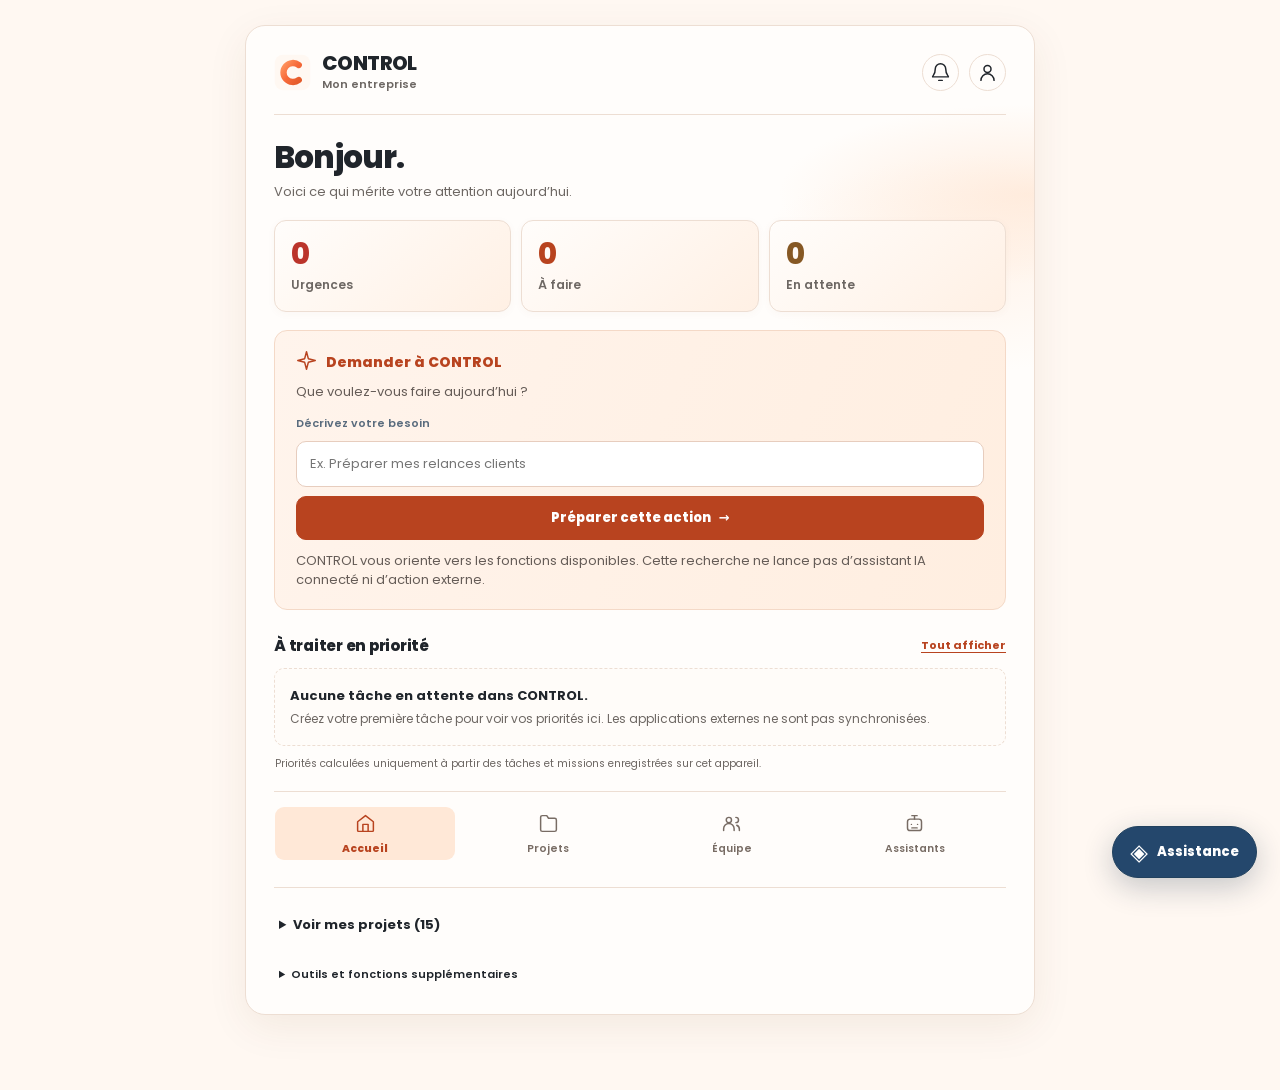
==== index.html @ 028f371a "Connect lightweight Clients to CONTROL project screens and advanced navigation" ====
<!doctype html>
<html lang="fr"><head><meta charset="utf-8"><meta name="viewport" content="width=device-width, initial-scale=1,viewport-fit=cover"><meta name="theme-color" content="#FFF8F2"><meta name="apple-mobile-web-app-capable" content="yes"><link rel="manifest" href="manifest.webmanifest"><link rel="icon" href="assets/icon.svg"><title>CONTROL · Mes projets</title>
<link rel="stylesheet" href="assets/command-center.css">
<link rel="stylesheet" href="assets/tool-catalog.css">
<link rel="stylesheet" href="assets/deployment-guides.css">
<link rel="stylesheet" href="assets/control-help.css">
<link rel="stylesheet" href="assets/ai-lab.css">
<link rel="stylesheet" href="assets/ux-clarity.css">
<link rel="stylesheet" href="assets/navigation-hub.css">
<link rel="stylesheet" href="assets/multi-ai-command.css">
<link rel="stylesheet" href="assets/visio-center.css">
<link rel="stylesheet" href="assets/local-ai.css">
<link rel="stylesheet" href="assets/control-delivery.css">
<link rel="stylesheet" href="assets/control-day-brief.css">
<style>
:root{font-family:Inter,system-ui,-apple-system,"Segoe UI",sans-serif;color:#17202d;background:#f7f8fa;font-synthesis:none}*{box-sizing:border-box}body{margin:0}button,input,select,textarea{font:inherit}button,a{touch-action:manipulation}button{cursor:pointer}a{color:inherit;text-decoration:none}.wrap{max-width:1050px;margin:auto;padding:20px 18px 110px}header{display:flex;justify-content:space-between;align-items:center;gap:12px;padding:9px 0 27px}.logo{font-size:19px;letter-spacing:-.6px;font-weight:800}.logo span{display:inline-grid;place-items:center;width:34px;height:34px;margin-right:9px;border-radius:11px;background:#1e3257;color:#fff}.quiet{color:#687587;font-size:13px}h1{font-size:clamp(26px,5vw,37px);letter-spacing:-1.1px;margin:10px 0 7px}h2{font-size:20px;margin:0 0 9px}p{line-height:1.55;margin:8px 0 16px}.toprow,.row{display:flex;align-items:center;justify-content:space-between;gap:12px;flex-wrap:wrap}.button,button{border:1px solid #dfe4ed;background:white;border-radius:12px;padding:11px 14px;color:#223149;font-weight:650;min-height:43px}.button.primary,button.primary{background:#273f68;border-color:#273f68;color:white}.button:hover,button:hover{border-color:#9baecb}.button:focus-visible,button:focus-visible,a:focus-visible,input:focus-visible,textarea:focus-visible{outline:3px solid #8bbcfb;outline-offset:2px}.grid{display:grid;grid-template-columns:repeat(auto-fill,minmax(235px,1fr));gap:13px;margin:24px 0}.card,.panel{background:#fff;border:1px solid #e4e8ee;box-shadow:0 3px 16px #13294a09;border-radius:18px}.card{display:block;padding:21px;min-height:170px;transition:transform .15s,border-color .15s}.card:hover{transform:translateY(-2px);border-color:#abc0da}.badge{width:46px;height:46px;display:grid;place-items:center;border-radius:14px;background:#eaf0fa;color:#304c7a;font-weight:800;letter-spacing:-.7px;margin-bottom:21px}.card strong{display:block;font-size:17px;margin-bottom:5px}.card small{color:#758296}.panel{padding:21px;margin:17px 0}.tabs{display:flex;gap:8px;overflow-x:auto;padding:2px 0 12px;border-bottom:1px solid #e1e7ef;scrollbar-width:thin}.tabs button{white-space:nowrap;border-radius:10px}.tabs button[aria-selected="true"]{background:#e8eef9;border-color:#b7c9e7;color:#193b72}.field{display:block;width:100%;border:1px solid #d8e0eb;border-radius:11px;padding:12px 13px;background:white;margin:7px 0 12px;min-height:45px}textarea.field{min-height:105px;resize:vertical}.two{display:grid;grid-template-columns:1fr 1fr;gap:16px}.links{display:grid;gap:10px}.link{display:flex;justify-content:space-between;align-items:center;gap:10px;border:1px solid #e3e8ef;border-radius:12px;padding:13px 14px;overflow-wrap:anywhere}.link:hover{background:#f4f7fb}.muted{font-size:13px;color:#64758a}.notice{border-left:3px solid #7b9bc9;background:#f0f5fc;padding:11px 14px;border-radius:8px;color:#384b65;font-size:13px}.empty{padding:25px;background:#f6f8fb;border-radius:12px;color:#64758a}.hidden{display:none!important}.back{display:inline-flex;align-items:center;gap:7px;margin:4px 0 10px;color:#526b8e;font-size:14px}.chatrow{display:flex;gap:12px;align-items:center;justify-content:space-between;border-bottom:1px solid #edf0f4;padding:15px 0}.chatrow:last-child{border:0}.chatrow strong{display:block;margin-bottom:4px;overflow-wrap:anywhere}.chatrow small{color:#758296}.actions{display:flex;gap:6px;flex-wrap:wrap}form label{font-size:13px;font-weight:650;color:#475971}.sectionhead{display:flex;justify-content:space-between;align-items:center;gap:12px;margin-bottom:14px}.chip{font-size:12px;background:#eef2f7;padding:6px 9px;border-radius:8px;color:#51627a}.mobilefoot{position:fixed;bottom:0;left:0;right:0;background:#fffffff2;backdrop-filter:blur(16px);border-top:1px solid #e1e6ed;display:flex;justify-content:space-evenly;padding:10px 14px max(10px,env(safe-area-inset-bottom));z-index:3}.mobilefoot button{border:0;background:transparent;font-size:11px;min-height:42px;flex:1;padding:4px 6px}.search{max-width:420px}.hint{padding:12px 0}.toast{position:fixed;left:50%;bottom:90px;transform:translateX(-50%);background:#233553;color:white;border-radius:12px;padding:12px 17px;z-index:5;max-width:90vw}.danger{color:#9e3838}@media(max-width:640px){.wrap{padding:16px 14px 100px}.two{grid-template-columns:1fr}.grid{grid-template-columns:1fr 1fr;gap:10px}.card{padding:15px;min-height:143px}.badge{margin-bottom:13px}.card strong{font-size:14px}.panel{padding:15px}.row .button{font-size:13px}.desktoponly{display:none}}@media(max-width:370px){.grid{grid-template-columns:1fr}}


.ia-grid{display:grid;grid-template-columns:repeat(auto-fit,minmax(280px,1fr));gap:13px;margin:16px 0}.ia-card{margin:0}.ia-heading{display:flex;align-items:center;gap:10px}.ia-heading .badge{margin:0;flex-shrink:0}.ia-heading h2{margin:0;font-size:18px}.ia-open{display:block;text-align:center;margin:16px 0}.ia-card .actions{margin:15px 0}.ia-card .actions button{font-size:13px}.ia-report{border-top:1px solid #edf0f5;padding-top:12px}.report-preview{white-space:pre-wrap;overflow-wrap:anywhere;display:-webkit-box;-webkit-box-orient:vertical;-webkit-line-clamp:5;line-clamp:5;overflow:hidden;font-size:13px;color:#43546a}.report-entry{padding:15px 0;border-bottom:1px solid #edf0f4}.report-entry:last-child{border:0}.report-body{white-space:pre-wrap;overflow-wrap:anywhere;font-size:14px;color:#39495b}.pilot-message{max-width:95%;padding:11px 14px;margin:12px 0;border-radius:13px;background:#f2f5fa}.pilot-user{margin-left:auto;background:#e4edf9}.pilot-message p{white-space:pre-wrap;overflow-wrap:anywhere;margin:6px 0}.reports-overview{margin-top:10px}.ia-card details{margin-top:12px}.ia-card details summary{cursor:pointer}.ia-card details a{margin-top:8px}#space-editor,#report-editor{scroll-margin-top:20px}@media(max-width:640px){.ia-grid{grid-template-columns:1fr}.ia-card .row{align-items:flex-start}.ia-card .row .chip{font-size:11px}.ia-heading h2{font-size:17px}}


.auto-grid .card{min-height:160px}.auto-topactions{display:flex;gap:9px;flex-wrap:wrap;align-items:center;margin:15px 0 22px}.auto-task{display:flex;justify-content:space-between;align-items:center;gap:12px;padding:17px 3px;border-bottom:1px solid #e8edf2}.auto-task:last-child{border:0}.auto-task strong{display:block;margin-bottom:4px}.auto-task small{display:block;color:#708096}.auto-task .chip{white-space:normal;max-width:42%;font-size:11px}.auto-task:hover strong{text-decoration:underline}.auto-facts{display:grid;grid-template-columns:repeat(2,minmax(0,1fr));gap:14px;margin:16px 0}.auto-facts>div{border-radius:11px;background:#f5f7fa;padding:13px;min-width:0;overflow-wrap:anywhere}.auto-facts strong{display:block;margin-top:4px;font-size:14px;line-height:1.45}.auto-text{white-space:pre-wrap;overflow-wrap:anywhere;background:#f8f9fc;border-radius:10px;padding:12px 14px}.auto-provider-card .badge{margin-bottom:14px}@media(max-width:600px){.auto-facts{grid-template-columns:1fr}.auto-task{align-items:flex-start}.auto-topactions .button{flex:1;text-align:center}.auto-task .chip{max-width:44%}}
.control-whats-new{background:#fff;border:1px solid #dce5f0;border-radius:18px;padding:19px 20px;margin:12px 0 22px;box-shadow:0 3px 13px #1d38550b}
.control-whats-new-heading{display:flex;justify-content:space-between;align-items:center;gap:15px;margin-bottom:14px}
.control-whats-new-heading h2{font-size:18px;margin:3px 0 2px;color:#1c3354;line-height:1.3}
.control-whats-new-heading p{font-size:13px;margin:0;color:#62748a;line-height:1.4}
.control-whats-new-kicker{font-size:10px;letter-spacing:.11em;font-weight:800;color:#5579ad}
.control-whats-new-more{font-size:12px;font-weight:750;color:#284a80;white-space:nowrap;text-decoration:underline;text-underline-offset:3px}
.control-whats-new-links{display:grid;grid-template-columns:repeat(2,minmax(0,1fr));gap:10px}
.control-whats-new-links a{border:1px solid #e0e8f1;border-radius:12px;display:flex;flex-direction:column;padding:12px 13px;gap:6px;background:#f8faff;transition:background .16s,border-color .16s;min-height:80px}
.control-whats-new-links a:hover{background:#eef4ff;border-color:#98b8dc}
.control-whats-new-links a:focus-visible{outline:3px solid #8bbcfb;outline-offset:2px}
.control-whats-new-links strong{font-size:13px;color:#183962}
.control-whats-new-links span{font-size:11px;line-height:1.45;color:#526984}
.control-whats-new-status{display:flex;flex-wrap:wrap;align-items:baseline;gap:5px;background:#f4f6f9;border-radius:10px;padding:10px 12px;margin-top:12px;font-size:12px;line-height:1.55;color:#4e5f73}
.control-whats-new-status span{color:#8593a4;font-size:11px}
.control-whats-new-status strong{color:#374a63}
@media(max-width:640px){.control-whats-new{padding:14px 13px;margin:10px 0 18px}.control-whats-new-heading{align-items:flex-start;flex-direction:column;gap:5px}.control-whats-new-links{grid-template-columns:1fr;gap:7px}.control-whats-new-links a{min-height:0;padding:10px 12px;gap:2px}.control-whats-new-links span{font-size:12px}.control-whats-new-more{margin-top:1px}}
#control-pwa-update[hidden]{display:none!important}
#control-pwa-update{position:fixed;z-index:1100;right:16px;bottom:calc(82px + env(safe-area-inset-bottom,0px));left:auto;width:min(430px,calc(100% - 32px));padding:14px;background:#fff;color:#1c3049;border:1px solid #b8cee8;box-shadow:0 12px 36px #1228443b;border-radius:15px;display:grid;gap:12px}
#control-pwa-update strong{display:block;font-size:14px;margin-bottom:5px}
#control-pwa-update small{display:block;font-size:12px;line-height:1.5;color:#546c89}
.control-pwa-update-actions{display:flex;gap:9px}
.control-pwa-update-actions button{min-height:44px;border-radius:10px;padding:8px 14px;border:1px solid #c8d5e5;background:#f2f5f9;color:#274a75;font-weight:700}
#control-pwa-update-now{background:#23578c;color:white;border-color:#23578c}
@media(max-width:390px){#control-pwa-update{bottom:calc(74px + env(safe-area-inset-bottom,0px));right:10px;width:calc(100% - 20px);padding:12px}.control-pwa-update-actions button{flex:1}}
</style><link rel="stylesheet" href="assets/workspace-shell.css">
<link rel="stylesheet" href="assets/control-ai-studio.css">
 <link rel="stylesheet" href="assets/control-web-builder.css">
<link rel="stylesheet" href="assets/control-home-v6.css">
<link rel="stylesheet" href="assets/control-workspace-v7.css">
<link rel="stylesheet" href="assets/control-brand-simple-humain.css"></head><body class="control-shell-v3">
<aside class="shell-sidebar" aria-label="Navigation permanente">
 <a href="#/" class="shell-brand"><span class="shell-brand-mark">◈</span><span>CONTROL<span class="shell-brand-sub">ESPACE DE TRAVAIL</span></span></a>
 <nav aria-label="Menu latéral">
  <div class="shell-side-group"><div class="shell-side-heading">Votre espace</div>
   <a class="shell-side-link" data-shell-route="home" href="#/"><span class="shell-glyph">▦</span>Vue d’ensemble</a>
   <a class="shell-side-link" data-shell-route="inbox" href="#/control/inbox"><span class="shell-glyph">☷</span>À traiter</a>
   <a class="shell-side-link" data-shell-route="manager" href="#/control/manager"><span class="shell-glyph">◈</span>Bilan de mes projets</a>
   <a class="shell-side-link" data-shell-route="aistudio" href="#/control/aistudio"><span class="shell-glyph">✧</span>Mes assistants IA</a>
   <button type="button" class="shell-side-link shell-side-link--find" data-control-nav-open><span class="shell-glyph">⌕</span>Trouver une fonction<span class="shell-side-shortcut">⌘ K</span></button>
  </div>
  <div class="shell-side-group"><div class="shell-side-heading">Organisation</div>
   <a class="shell-side-link" data-shell-route="missions" href="#/control/missions"><span class="shell-glyph">◇</span>Suivi des missions</a>
   <a class="shell-side-link" data-shell-route="calendar" href="#/control/calendar"><span class="shell-glyph">▤</span>Calendrier</a>
   <a class="shell-side-link" data-shell-route="automations" href="#/automations"><span class="shell-glyph">↻</span>Automatisations</a>
   <a class="shell-side-link" data-shell-route="tools" href="#/control/tools"><span class="shell-glyph">▧</span>Tous les outils</a>
  </div>
  <div class="shell-side-group"><div class="shell-side-heading">Projets récents</div><div id="shell-recent-projects" class="shell-side-projects" aria-label="Projets récents"><span class="shell-empty">Chargement…</span></div></div>
 </nav>
 <div class="shell-side-footer"><strong>Vos espaces, au même endroit.</strong><span>Données personnelles enregistrées sur cet appareil.</span></div>
</aside><div class="wrap"><header class="control-head"><a href="#/" class="logo"><img class="control-brand-logo" src="assets/icon.svg" alt="" width="32" height="32">CONTROL <span class="shell-ui-version">CONTROL 08</span></a><nav class="control-workspace-mainnav" aria-label="Navigation principale"><a href="#/" data-workspace-nav="home"><svg viewBox="0 0 24 24" fill="none" stroke="currentColor" stroke-width="1.8" stroke-linecap="round" stroke-linejoin="round" aria-hidden="true"><path d="m3 10 9-7 9 7v10a1 1 0 0 1-1 1H4a1 1 0 0 1-1-1Z"/><path d="M9 21v-8h6v8"/></svg><span>Accueil</span></a><a href="#/projects" data-workspace-nav="projects"><svg viewBox="0 0 24 24" fill="none" stroke="currentColor" stroke-width="1.8" stroke-linecap="round" stroke-linejoin="round" aria-hidden="true"><path d="M3 7V5a2 2 0 0 1 2-2h5l2 3h7a2 2 0 0 1 2 2v11a2 2 0 0 1-2 2H5a2 2 0 0 1-2-2Z"/></svg><span>Projets</span></a><a href="#/control/team" data-workspace-nav="team"><svg viewBox="0 0 24 24" fill="none" stroke="currentColor" stroke-width="1.8" stroke-linecap="round" stroke-linejoin="round" aria-hidden="true"><circle cx="9" cy="8" r="3"/><path d="M3 20v-2a6 6 0 0 1 12 0v2"/><path d="M17 5a3 3 0 0 1 0 6m1 3a5 5 0 0 1 3 5v1"/></svg><span>Équipe</span></a><a href="#/control/aistudio" data-workspace-nav="assistants"><svg viewBox="0 0 24 24" fill="none" stroke="currentColor" stroke-width="1.8" stroke-linecap="round" stroke-linejoin="round" aria-hidden="true"><rect x="4" y="7" width="16" height="13" rx="3"/><path d="M12 7V3M9 3h6M8.5 13h.01M15.5 13h.01M9 17h6"/></svg><span>Assistants</span></a></nav><div class="head-actions"><a class="control-quick-task" href="#/control/inbox/new" aria-label="Créer une tâche" title="Créer une tâche">+ Tâche</a><button type="button" class="control-nav-main-trigger head-search" data-control-nav-open aria-keyshortcuts="Control+K Meta+K">⌕ Trouver une fonction <kbd>Ctrl K</kbd></button><a class="button head-tools" href="#/control/tools">Tous les outils</a></div></header><div id="control-location" class="control-location" aria-label="Emplacement actuel"><span>Vous êtes ici</span><strong>Mes projets</strong></div><div id="control-external-change" class="control-external-change" role="alert" hidden><div><strong>CONTROL a changé dans un autre onglet.</strong><span>Les données affichées peuvent être anciennes. Enregistre ou copie toute saisie en cours avant de recharger.</span></div><button id="control-external-reload" type="button">Recharger les données</button></div><main id="main" aria-live="polite"><p>Chargement des projets…</p></main><div class="quiet" style="margin-top:28px">CONTROL · Liens et notes enregistrés sur cet appareil · <a href="legacy.html" style="text-decoration:underline">Ancien tableau de bord</a></div></div><nav class="mobilefoot" aria-label="Navigation principale"><button data-go="home" aria-label="Mes projets"><span>▦</span><br>Projets</button><button data-go="inbox" aria-label="Actions à traiter"><span>▤</span><br>À traiter</button><button data-go="manager" aria-label="Bilan de mes projets"><span>◈</span><br>Bilan</button><button data-go="tools" aria-label="Tous les outils"><span>☷</span><br>Outils</button></nav><button type="button" class="control-nav-mobile-trigger" data-control-nav-open aria-label="Trouver une fonction CONTROL">⌕ Trouver</button><div id="toast" class="toast hidden" role="status"></div>
<script src="assets/automations-hub.js"></script>
<script src="assets/control-calendar-core.js"></script>
<script src="assets/control-backup-review.js"></script>
 <script src="assets/control-web-builder.js"></script>
 <script src="assets/control-web-builder-ui.js"></script>
 <script src="assets/control-ai-studio-core.js"></script>
<script src="assets/control-ai-studio.js"></script>
<script src="assets/control-task-workflow.js"></script>
<script src="assets/control-clients.js"></script>
<script src="assets/command-center.js"></script>
<script src="assets/tool-catalog.js"></script>
<script src="assets/deployment-guides.js"></script>
<script src="assets/control-help.js"></script>
<script src="assets/ai-lab.js"></script>
<script src="assets/multi-ai-command.js"></script>
<script src="assets/visio-center.js"></script>
<script src="assets/control-operator-core.js"></script>
<script src="assets/control-operator.js"></script>
<script src="assets/control-coach.js"></script>
<script src="assets/control-delivery.js"></script>
<script src="assets/local-ai.js"></script>
<script src="assets/navigation-hub.js"></script>
<script src="assets/control-day-brief.js"></script>
<script>
(()=>{
"use strict";
const $=s=>document.querySelector(s), base='control-hub-v2', OWNER='cosscoll';
let hubLoadedRaw=null;
let hubCorrupt=false;const load=()=>{try{const raw=localStorage.getItem(base);if(raw===null){hubCorrupt=false;hubLoadedRaw=null;return {}}const data=JSON.parse(raw);if(!data||typeof data!=='object'||Array.isArray(data))throw Error('Invalid hub storage');hubCorrupt=false;hubLoadedRaw=raw;return data}catch{hubCorrupt=true;return{}}};
let state=load(),projects=[],active=null,tab='discussions',showAllProjects=false;
const persist=()=>{if(hubCorrupt){notify('Espaces projets illisibles : aucune modification autorisée. Va dans Sauvegardes pour récupérer les données brutes.');return false}try{if(localStorage.getItem(base)!==hubLoadedRaw){notify('Un autre onglet a modifié les projets : enregistrement annulé. Recharge CONTROL avant de modifier ce projet.');return false}const serialized=JSON.stringify(state);localStorage.setItem(base,serialized);hubLoadedRaw=serialized;return true}catch{notify('Stockage local indisponible : tes modifications ne sont pas enregistrées.');return false}};
const object=x=>x!==null&&typeof x==='object'&&!Array.isArray(x);
function restoreHub(target,previous){for(const key of Object.keys(target))if(!Object.hasOwn(previous,key))delete target[key];for(const [key,value] of Object.entries(previous)){if(Array.isArray(value)&&Array.isArray(target[key]))target[key].splice(0,target[key].length,...value);else if(object(value)&&object(target[key]))restoreHub(target[key],value);else target[key]=value}}
function commitHub(change){if(hubCorrupt){persist();return false}let before;try{before=JSON.parse(JSON.stringify(state))}catch{notify('État projet non sérialisable : modification refusée.');return false}try{change()}catch{restoreHub(state,before);notify('Modification annulée : état local inchangé.');return false}if(persist())return true;restoreHub(state,before);return false}
const hubWarning=()=>hubCorrupt?'<div role="alert" class="notice"><strong>Attention : les données locales des projets sont illisibles.</strong> Aucune modification ne sera enregistrée pour éviter de les écraser. <a href="#/control/backup">Récupérer une copie brute ou restaurer une sauvegarde</a>.</div>':'';
const esc=s=>String(s??'').replace(/[&<>"']/g,c=>({'&':'&amp;','<':'&lt;','>':'&gt;','"':'&quot;',"'":'&#39;'}[c]));
const attr=esc;
const link=u=>{try{const x=new URL(u);return x.protocol==='https:'&&!x.username&&!x.password?x.href:''}catch{return''}};
const chatHost=u=>{try{const x=new URL(u);return x.protocol==='https:'&&!x.username&&!x.password&&['chatgpt.com','claude.ai','gemini.google.com','notebooklm.google.com','aistudio.google.com','github.com','perplexity.ai','www.perplexity.ai','poe.com'].includes(x.hostname)}catch{return false}};
const nameOf=p=>p.name||p.short||p.id;
function notify(msg){const n=$('#toast');n.textContent=msg;n.classList.remove('hidden');clearTimeout(window.toastTimeout);window.toastTimeout=setTimeout(()=>n.classList.add('hidden'),3600)}
function scoped(id){const d=state[id];if(!d||typeof d!=='object'||Array.isArray(d))state[id]={chats:[],links:[],memo:'',projectUrl:'',agents:[]};return state[id]}
function external(url,label,cls='link'){const safe=link(url);return safe?'<a class="'+cls+'" href="'+attr(safe)+'" target="_blank" rel="noopener noreferrer">'+esc(label)+' <span aria-hidden="true">↗</span></a>':''}
function go(id,t='ai'){tab=t;location.hash='#/project/'+encodeURIComponent(id)+'/'+t;render()}
function routePart(value){try{return decodeURIComponent(value)}catch{return null}}
function route(){const s=location.hash.slice(1);const m=s.match(/^\/project\/([^/]+)(?:\/([^/?#]+))?/);return m?{id:routePart(m[1]),tab:m[2]||'ai'}:{id:null,tab:s==='/settings'?'settings':'home'}}
function home(){
 active=null;
 document.body.classList.remove('control-simple-workspace');
 document.body.classList.add('control-simple-home');
 const projectsView=location.hash==='#/projects';
 const icon=(name)=>{
  const paths={
   bell:'<path d="M18 8a6 6 0 0 0-12 0c0 7-3 7-3 9h18c0-2-3-2-3-9Z"/><path d="M10 21h4"/>',
   profile:'<circle cx="12" cy="8" r="4"/><path d="M4.5 21a7.5 7.5 0 0 1 15 0"/>',
   home:'<path d="m3 10 9-7 9 7v10a1 1 0 0 1-1 1H4a1 1 0 0 1-1-1Z"/><path d="M9 21v-8h6v8"/>',
   folder:'<path d="M3 7V5a2 2 0 0 1 2-2h5l2 3h7a2 2 0 0 1 2 2v11a2 2 0 0 1-2 2H5a2 2 0 0 1-2-2Z"/>',
   users:'<circle cx="9" cy="8" r="3"/><path d="M3 20v-2a6 6 0 0 1 12 0v2"/><path d="M17 5a3 3 0 0 1 0 6m1 3a5 5 0 0 1 3 5v1"/>',
   assistant:'<rect x="4" y="7" width="16" height="13" rx="3"/><path d="M12 7V3M9 3h6M8.5 13h.01M15.5 13h.01M9 17h6"/>',
   sparkle:'<path d="m12 2 2.1 7.9L22 12l-7.9 2.1L12 22l-2.1-7.9L2 12l7.9-2.1Z"/>',
   circle:'<circle cx="12" cy="12" r="9"/>'
  };
  return '<svg width="21" height="21" viewBox="0 0 24 24" fill="none" stroke="currentColor" stroke-width="1.7" stroke-linecap="round" stroke-linejoin="round" aria-hidden="true">'+(paths[name]||paths.circle)+'</svg>';
 };
 let day;
 try{day=window.CONTROL_DAY_BRIEF?.summarize(localStorage.getItem('control-command-v1'))||{status:'invalid',open:0,urgent:0,review:0,items:[]};}
 catch{day={status:'invalid',open:0,urgent:0,review:0,items:[]};}
 const invalid=day.status==='invalid';
 const counter=n=>invalid?'—':String(Number.isInteger(n)&&n>=0?n:0);
 const projectName=key=>projects.find(p=>p.id===key)?.name||'Sans projet associé';
 const list=(invalid
  ?'<div class="control-home-v6-empty" role="alert"><strong>Les priorités ne sont pas disponibles.</strong>Les données locales sont illisibles. Ouvrez « À traiter » pour examiner la situation sans effacer vos données.</div>'
  :(day.items||[]).length
   ?'<div class="control-home-v6-priority-list">'+day.items.map(item=>{
     const href=item.kind==='mission'?'#/control/missions':item.id?'#/control/inbox?task='+encodeURIComponent(item.id):'#/control/inbox';
     return '<a class="control-home-v6-priority-row" href="'+href+'"><span class="control-home-v6-priority-icon">'+icon('circle')+'</span>'+
      '<span class="control-home-v6-priority-copy"><strong>'+esc(item.title)+'</strong><small>'+esc(projectName(item.project))+' · '+esc(item.label)+'</small></span>'+
      '<span class="control-home-v6-chevron" aria-hidden="true">›</span></a>';
   }).join('')+'</div>'
   :'<div class="control-home-v6-empty"><strong>Aucune tâche en attente dans CONTROL.</strong>Créez votre première tâche pour voir vos priorités ici. Les applications externes ne sont pas synchronisées.</div>');
 const search='<input id="search" class="field search" type="search" aria-label="Rechercher un projet" placeholder="Rechercher un projet…" autocomplete="off">';
 $('#main').innerHTML=hubWarning()+
 '<div class="control-home-v6'+(projectsView?' control-home-v6--projects':'')+'" aria-label="Accueil CONTROL, mon activité">'+
 '<header class="control-home-v6-header">'+
 '<a class="control-home-v6-brand" href="#/"><img class="control-brand-logo" src="assets/icon.svg" alt="" width="37" height="37"><span class="control-brand-copy"><strong>CONTROL</strong><small>Mon entreprise</small></span></a>'+
 '<div class="control-home-v6-top-actions"><a href="#/control/inbox" aria-label="Voir mes tâches et alertes" title="À traiter">'+icon('bell')+'</a>'+
 '<a href="#/settings" aria-label="Paramètres de mon espace" title="Paramètres">'+icon('profile')+'</a></div></header>'+
 '<section class="control-home-v6-welcome"><h1>'+(projectsView?'Mes projets':'Bonjour.')+'</h1><p>'+(projectsView?'Retrouvez vos espaces de travail et reprenez vos projets en cours.':'Voici ce qui mérite votre attention aujourd’hui.')+'</p></section>'+
 '<section class="control-home-v6-stats" aria-label="Indicateurs calculés sur cet appareil">'+
 '<a class="control-home-v6-stat" href="#/control/inbox"><strong>'+counter(day.urgent)+'</strong><small>Urgences</small></a>'+
 '<a class="control-home-v6-stat" href="#/control/inbox"><strong>'+counter(day.open)+'</strong><small>À faire</small></a>'+
 '<a class="control-home-v6-stat" href="#/control/missions"><strong>'+counter(day.review)+'</strong><small>En attente</small></a>'+
 '</section>'+
 '<section class="control-home-v6-ask" aria-labelledby="control-home-ask-title">'+
 '<h2 id="control-home-ask-title" class="control-home-v6-ask-title"><span>'+icon('sparkle')+'</span>Demander à CONTROL</h2>'+
 '<p>Que voulez-vous faire aujourd’hui ?</p>'+
 '<form id="shell-quick-find" role="search"><label for="shell-quick-query">Décrivez votre besoin</label>'+
 '<input id="shell-quick-query" type="search" maxlength="180" autocomplete="off" placeholder="Ex. Préparer mes relances clients" aria-label="Demander à CONTROL de trouver une fonction">'+
 '<button type="submit">Préparer cette action <span aria-hidden="true">→</span></button></form>'+
 '<p class="control-home-v6-ask-hint">CONTROL vous oriente vers les fonctions disponibles. Cette recherche ne lance pas d’assistant IA connecté ni d’action externe.</p></section>'+
 '<section class="control-home-v6-priorities" aria-labelledby="control-home-priorities-title">'+
 '<div class="control-home-v6-section-title"><h2 id="control-home-priorities-title">À traiter en priorité</h2><a href="#/control/inbox">Tout afficher</a></div>'+
 list+'<p class="control-home-v6-provenance">Priorités calculées uniquement à partir des tâches et missions enregistrées sur cet appareil.</p>'+
 '</section>'+
 '<nav class="control-home-v6-tabs" aria-label="Navigation principale">'+
 '<a href="#/" '+(!projectsView?'aria-current="page"':'')+'><span class="control-home-v6-tab-icon">'+icon('home')+'</span>Accueil</a>'+
 '<a id="control-home-nav-projects" href="#/projects" '+(projectsView?'aria-current="page"':'')+'><span class="control-home-v6-tab-icon">'+icon('folder')+'</span>Projets</a>'+
 '<a href="#/control/team"><span class="control-home-v6-tab-icon">'+icon('users')+'</span>Équipe</a>'+
 '<a href="#/control/aistudio"><span class="control-home-v6-tab-icon">'+icon('assistant')+'</span>Assistants</a>'+
 '</nav>'+
 '<details id="control-home-projects" class="control-home-v6-projects">'+
 '<summary>Voir mes projets ('+projects.length+')</summary>'+
 '<div class="control-home-v6-project-head"><p>Retrouvez vos espaces de travail et vos conversations associées.</p>'+
 '<button id="add-project" class="primary" type="button">+ Nouveau projet</button></div>'+
 '<div class="shell-project-toolbar">'+search+'<span id="project-search-status" class="shell-project-count" role="status" aria-live="polite"></span></div>'+
 '<div id="cards" class="grid clarity-cards shell-projects-list"></div>'+
 '<div class="clarity-more"><button type="button" id="more-projects" hidden>Afficher tous les projets</button></div>'+
 '<section id="add-box" class="panel shell-create-form hidden"><div class="shell-create-header"><div><span class="shell-dashboard-eyebrow">NOUVEL ESPACE</span>'+
 '<h2>Créer un projet</h2><p class="muted">Donnez-lui un nom. Vous pourrez ajouter vos IA et vos ressources ensuite.</p></div>'+
 '<button type="button" id="cancel-add-project" aria-label="Fermer le formulaire">✕</button></div>'+
 '<form id="new-project"><label>Nom du projet<input class="field" name="name" required maxlength="90" placeholder="Ex. Mon nouveau projet"></label>'+
 '<label>Lien du projet ChatGPT (facultatif)<input name="url" class="field" type="url" placeholder="https://chatgpt.com/g/g-p-…"></label>'+
 '<button class="primary">Créer l’espace</button></form></section>'+
 '</details>'+
 '<details class="control-home-v6-advanced"><summary>Outils et fonctions supplémentaires</summary>'+
 '<div class="control-home-v6-secondary"><a href="#/control/manager">Bilan des projets</a>'+
 '<a href="#/control/search">Recherche avancée</a><a href="#/control/backup">Sauvegarde</a>'+
 '<a href="#/control/tools">Tous les outils</a><a href="#/control/clients">Clients</a></div><small>Les informations des autres plateformes ne sont pas synchronisées automatiquement.</small></details>'+
 '</div>';
 const projectSearchKey=value=>String(value||'').normalize('NFD').replace(/[\u0300-\u036f]/g,'').toLowerCase();
 const draw=()=>{
  const q=projectSearchKey($('#search').value).trim();
  const words=q.split(/\s+/).filter(Boolean);
  const recentIds=Array.isArray(state.uxRecent)?state.uxRecent:[];
  const byRecent=new Map(recentIds.map((v,i)=>[v,i]));
  const visible=projects.filter(p=>words.every(word=>projectSearchKey(nameOf(p)).includes(word))).sort((a,b)=>(byRecent.get(a.id)??999)-(byRecent.get(b.id)??999));
  const limit=q||showAllProjects?visible.length:6;
  $('#cards').innerHTML=visible.slice(0,limit).map(p=>'<a class="card" href="#/project/'+encodeURIComponent(p.id)+'/ai"><div class="badge">'+esc(p.symbol||nameOf(p).slice(0,2).toUpperCase())+'</div><span><strong>'+esc(nameOf(p))+'</strong><small>'+esc(p.category||'Espace projet')+'</small></span><span class="shell-project-arrow" aria-hidden="true">↗</span></a>').join('')||'<p class="empty">Aucun projet trouvé.</p>';
  $('#project-search-status').textContent=q?(visible.length===0?'Aucun projet trouvé':visible.length+' projet'+(visible.length>1?'s':'')+' trouvé'+(visible.length>1?'s':'')):(projects.length+' projet'+(projects.length>1?'s':'')+' disponible'+(projects.length>1?'s':''));
  const more=$('#more-projects');more.hidden=Boolean(q)||visible.length<=6;more.textContent=showAllProjects?'Afficher moins de projets':'Afficher tous les projets ('+visible.length+')';
 };
 draw();$('#search').oninput=draw;
 if(projectsView)$('#control-home-projects').open=true;
 $('#more-projects').onclick=()=>{showAllProjects=!showAllProjects;draw()};
 const quickFind=$('#shell-quick-find');
 quickFind.onsubmit=e=>{
  e.preventDefault();
  window.CONTROL_NAVIGATION?.open({query:$('#shell-quick-query').value.trim()});
 };
 const addButton=$('#add-project'),addBox=$('#add-box');
 addButton.setAttribute('aria-controls','add-box');
 addButton.setAttribute('aria-expanded','false');
 addButton.onclick=()=>{
  const opening=addBox.classList.contains('hidden');
  addBox.classList.toggle('hidden',!opening);
  addButton.setAttribute('aria-expanded',String(opening));
  addButton.textContent=opening?'× Fermer le formulaire':'+ Nouveau projet';
  if(opening){
   addBox.scrollIntoView({behavior:window.matchMedia('(prefers-reduced-motion: reduce)').matches?'instant':'smooth',block:'start'});
   addBox.querySelector('input[name="name"]')?.focus({preventScroll:true});
  }else{addButton.focus();if(location.hash==='#/new-project')location.hash='#/' }
 };
 $('#cancel-add-project').onclick=()=>{if(!addBox.classList.contains('hidden'))addButton.click()};
 $('#new-project').onsubmit=e=>{e.preventDefault();if(hubCorrupt)return persist();const fd=new FormData(e.target),name=String(fd.get('name')).trim(),url=String(fd.get('url')).trim();if(!name)return;if(url&&!chatHost(url)){notify('Utilise un lien ChatGPT valide.');return}const id='custom-'+(globalThis.crypto?.randomUUID?.()||Date.now());const p={id,name,symbol:name.slice(0,2).toUpperCase(),category:'Projet personnalisé'};const previous=Array.isArray(state.custom)?state.custom.slice():[];state.custom=[...previous,p];scoped(id).projectUrl=url;if(!persist()){state.custom=previous;delete state[id];notify('Projet non créé : impossible d’enregistrer sur cet appareil. Libère de l’espace ou vérifie les paramètres du navigateur.');return}projects.push(p);go(id)};
 if(location.hash==='#/new-project'){$('#control-home-projects').open=true;addButton.click();}
}
function workspace(p,t){
 active=p.id;tab=t;
 if(!Array.isArray(state.uxRecent))state.uxRecent=[];
 if(state.uxRecent[0]!==p.id)commitHub(()=>{state.uxRecent=[p.id,...state.uxRecent.filter(x=>x!==p.id)].slice(0,8)})
 const d=scoped(p.id),tabs=[['ai','Mes IA'],['discussions','Conversations'],['pilot','Suivi'],['resources','Documents & liens']],moreTabs=[['localai','CONTROL IA locale'],['meetings','Visios'],['command','Commander mes IA'],['library','Outils IA'],['deploy','Mise en ligne'],['lab','Laboratoire IA'],['connect','Connexions']];
 const advanced=moreTabs.some(x=>x[0]===t);
 const showAdvanced=advanced;
 const nav=tabs.map(([id,label])=>'<button data-tab="'+id+'" role="tab" aria-selected="'+(id===t)+'">'+label+'</button>').join('');
 const advancedNav='<details class="clarity-more-tabs shell-project-more" '+(showAdvanced?'open':'')+'><summary>Plus de fonctions'+(advanced?' · '+esc(moreTabs.find(x=>x[0]===t)?.[1]):'')+' <span class="shell-nav-count">7</span></summary><div class="clarity-advanced">'+moreTabs.map(([id,label])=>'<button type="button" data-tab="'+id+'" aria-current="'+(id===t?'page':'false')+'">'+label+'</button>').join('')+'</div></details>';
$('#main').innerHTML=hubWarning()+'<a class="back" href="#/">← Tous les projets</a><div class="toprow"><div><span class="quiet">'+esc(p.category||'Projet')+'</span><h1>'+esc(nameOf(p))+'</h1><p class="muted">'+esc(p.tagline||p.summary||'Centralisez vos espaces de travail.')+'</p></div><div class="actions"><a class="button primary" href="#/control/manager?project='+encodeURIComponent(p.id)+'">Piloter ce projet</a><a class="button" href="#/control/clients?project='+encodeURIComponent(p.id)+'">Clients liés</a>'+external(d.projectUrl,'ChatGPT','button')+'</div></div><div class="control-wayfinding"><p><strong>Dans ce projet :</strong> retrouvez toutes les rubriques ci-dessous, y compris les fonctions avancées.</p><button type="button" data-control-nav-open data-control-nav-category="project">⌕ Chercher dans ce projet</button></div><div class="clarity-work-nav shell-project-navigation"><div class="shell-project-label">Votre projet</div><div class="tabs" role="tablist">'+nav+'</div>'+advancedNav+'</div><div id="section"></div>';
document.querySelectorAll('[data-tab]').forEach(b=>b.onclick=()=>go(p.id,b.dataset.tab));
const target=$('#section');
if(t==='resources')resources(p,d,target);
else if(t==='localai'){target.innerHTML='<section class="panel"><h2>CONTROL IA locale</h2><p>Discute directement avec un modèle génératif sur ton appareil, sans compte ni clé API. Premier téléchargement uniquement après ton accord.</p><a class="button primary" href="#/control/localai?project='+encodeURIComponent(p.id)+'">Discuter avec CONTROL IA →</a></section>'}
else if(t==='meetings'){target.innerHTML='<section class="panel"><h2>Visios et rendez-vous</h2><p>Organise les réunions de ton équipe et les appels clients ou prospects. Retrouve liens, invitations et comptes rendus.</p><a class="button primary" href="#/control/meetings?project='+encodeURIComponent(p.id)+'">Organiser une visio →</a></section>'}
else if(t==='command'){target.innerHTML='<section class="panel"><h2>Claude + Gemini</h2><p>Prépare une même mission, retrouve chaque réponse et les vérifications dans un seul écran. Les envois API directs ne sont pas encore activés.</p><a class="button primary" href="#/control/command?project='+encodeURIComponent(p.id)+'">Ouvrir le poste de commande →</a></section>'}
else if(t==='lab'){target.innerHTML='<section class="panel"><h2>Laboratoire IA du projet</h2><p>Prépare des briefs avec les données de ce projet, compare les réponses des IA et contrôle les fichiers produits avant validation.</p><a class="button primary" href="#/control/lab?project='+encodeURIComponent(p.id)+'">Ouvrir les 7 outils IA →</a></section>'}
else if(t==='deploy'){target.innerHTML='<section class="panel"><h2>Mettre le site en ligne</h2><p>Tutoriels GitHub Pages, IONOS, Vercel et autres hébergeurs, avec un assistant de déploiement par prompt IA, checklist et vérifications.</p><a class="button primary" href="#/control/deploy?project='+encodeURIComponent(p.id)+'">Voir les guides de déploiement →</a></section>'}
else if(t==='library'){target.innerHTML='<section class="panel"><h2>Bibliothèque d’outils IA</h2><p>Retrouve les outils adaptés à ton projet parmi les quatre parcours IAgile. Tu peux enregistrer les outils intéressants dans les ressources du projet.</p><a class="button primary" href="#/control/catalog?project='+encodeURIComponent(p.id)+'">Explorer les 87 outils IA →</a></section>'}
else if(t==='ai')ai(p,d,target);
else if(t==='pilot')pilot(p,d,target);
else if(t==='connect')connections(p,d,target);
else discussions(p,d,target);
}
function discussions(p,d,el){
const chats=d.chats||[];
el.innerHTML='<section class="panel"><div class="sectionhead"><div><h2>Discussions du projet</h2><span class="muted">'+chats.length+' conversation(s) liées manuellement</span></div><button class="primary" id="show-chat">+ Ajouter un chat</button></div><div class="notice">Pour répondre dans un chat existant, ouvre sa conversation ChatGPT ou l’IA concernée. CONTROL n’a pas accès aux messages privés depuis GitHub Pages.</div><div id="chat-list">'+(chats.length?chats.map((c,i)=>'<div class="chatrow"><div><strong>'+esc(c.title)+'</strong><small>'+esc(c.ai||'ChatGPT')+'</small></div><div class="actions">'+external(c.url,'Ouvrir','button')+'<button data-remove-chat="'+i+'" aria-label="Délier la conversation">×</button></div></div>').join(''):'<p class="empty">Aucune conversation liée. Ajoute le lien d’un chat du projet.</p>')+'</div><form id="chat-form" class="hidden" style="margin-top:20px"><label>Nom de la discussion<input class="field" name="title" required maxlength="100" placeholder="Ex. Développement application"></label><label>IA<input class="field" name="ai" list="ai-list" placeholder="ChatGPT" value="ChatGPT"><datalist id="ai-list"><option>ChatGPT</option><option>Codex</option><option>Claude</option><option>Gemini</option><option>Autre</option></datalist></label><label>Lien de la conversation<input class="field" type="url" name="url" required placeholder="https://chatgpt.com/c/…"></label><button class="primary">Lier la conversation</button></form></section><section class="panel"><h2>Créer une conversation</h2><p class="muted">Ouvre un nouveau chat dans ton IA. Pour qu’il appartienne à ce projet ChatGPT, crée-le depuis le projet dans ChatGPT, puis reviens coller son lien ici.</p><div class="actions">'+external(d.projectUrl,'Ouvrir le projet ChatGPT','button primary')+external('https://chatgpt.com/','ChatGPT nouveau chat','button')+external('https://chatgpt.com/codex','Codex','button')+'</div></section>';
$('#show-chat').onclick=()=>$('#chat-form').classList.toggle('hidden');
$('#chat-form').onsubmit=e=>{e.preventDefault();const f=new FormData(e.target),url=String(f.get('url')).trim();if(!chatHost(url)){notify('Lien de conversation non reconnu.');return}if(!commitHub(()=>d.chats.push({title:String(f.get('title')).trim(),ai:String(f.get('ai')).trim()||'ChatGPT',url})))return;discussions(p,d,el)};
el.querySelectorAll('[data-remove-chat]').forEach(b=>b.onclick=()=>{if(commitHub(()=>d.chats.splice(Number(b.dataset.removeChat),1)))discussions(p,d,el)});
}

const IA_PROVIDERS=[
 {id:'ChatGPT',base:'https://chatgpt.com/',hint:'Ouvre le projet dans ChatGPT et copie son adresse depuis la barre d’adresse.',type:'Projet ChatGPT'},
 {id:'Claude',base:'https://claude.ai/projects',hint:'Dans Claude → Projets, ouvre le projet souhaité, puis copie son adresse.',type:'Projet Claude'},
 {id:'Gemini',base:'https://gemini.google.com/',hint:'Dans Gemini → Notebooks, ouvre le notebook du projet et copie son adresse.',type:'Notebook Gemini'},
 {id:'Codex',base:'https://chatgpt.com/codex',hint:'Ouvre la tâche ou l’espace Codex lié à ce projet et copie son adresse.',type:'Tâche Codex'},
 {id:'Perplexity',base:'https://www.perplexity.ai/',hint:'Ouvre l’espace ou la recherche associée à ce projet et copie son adresse.',type:'Espace externe'}
];
function providerDefs(d){return IA_PROVIDERS.concat((d.customProviders||[]).map(id=>({id,base:'',hint:'Ouvre ton espace de travail dans cette IA et copie son URL.',type:'IA personnalisée'})))}
function platformLinkValid(id,url,d){
 try{const u=new URL(url);if(u.protocol!=='https:'||u.username||u.password)return false;
 const hosts={ChatGPT:['chatgpt.com'],Codex:['chatgpt.com'],Claude:['claude.ai'],Gemini:['gemini.google.com','notebooklm.google.com'],Perplexity:['perplexity.ai','www.perplexity.ai']};
 return (hosts[id]||[]).includes(u.hostname)||(d?.customProviders||[]).includes(id);
 }catch{return false}
}
function providerUrl(d,id){return id==='ChatGPT'?(d.projectUrl||d.spaces?.ChatGPT||''):(d.spaces?.[id]||'')}
function reportPrompt(p,id){
 return 'BILAN DE PROJET — '+nameOf(p)+' — '+id+'\n\n'+
 'Dans CET espace de travail uniquement, prépare un bilan factuel et daté. '
 +'N’invente aucun résultat et ne prétends pas avoir accès aux autres IA.\n\n'
 +'1. Fonctionnalités / travaux effectivement terminés (avec preuves ou liens si possible)\n'
 +'2. Travaux en cours et leur état réel\n'
 +'3. Blocages et décisions nécessaires\n'
 +'4. Trois prochaines actions prioritaires\n'
 +'5. Dernière activité confirmée et date\n\n'
 +'Évite les données privées et les clés. Je collerai ton bilan dans CONTROL afin de consolider le pilotage multi-IA.';
}
async function copyText(content){try{await navigator.clipboard.writeText(content);notify('Texte copié.');return true}catch{notify('Copie indisponible : ouvre la page depuis HTTPS.');return false}}
function aiOverview(p,d,selected){
 const keys=selected?[selected]:providerDefs(d).map(x=>x.id);
 return keys.map(id=>{const r=d.reports?.[id],u=providerUrl(d,id),label=esc(id);
 return '<div class="report-entry"><div class="row"><strong>'+label+'</strong><span class="muted">'+(r?.updatedAt?'Bilan du '+esc(new Date(r.updatedAt).toLocaleString('fr-FR')):'Aucun bilan')+'</span></div>'+
 (r?.text?'<p class="report-body">'+esc(r.text)+'</p>':'<p class="muted">Aucune information de progression transmise par '+label+'.</p>')+
 '<div class="actions">'+(u?external(u,'Ouvrir '+label,'button'):'<button data-connect-go="'+attr(id)+'">Associer '+label+'</button>')+'</div></div>';
 }).join('');
}

function ai(p,d,el){
 d.spaces??={};d.reports??={};d.chats??=[];
 const card=providerDefs(d).map(x=>{
 const url=providerUrl(d,x.id),r=d.reports[x.id];
 const rel=d.chats.filter(c=>(c.ai||'ChatGPT').toLowerCase()===x.id.toLowerCase());
 return '<article class="panel ia-card"><div class="row"><div class="ia-heading"><div class="badge">'+esc(x.id.slice(0,2))+'</div><div><h2>'+esc(x.id)+'</h2><span class="muted">'+esc(x.type)+'</span></div></div><span class="chip">'+(url?'Lien enregistré':'À relier')+'</span></div>'+
 (url?external(url,'Ouvrir mon espace '+x.id+' et ses conversations','button primary ia-open'):'<p class="muted">Aucun espace lié. Ajoute son adresse pour accéder directement aux conversations dans '+esc(x.id)+'.</p>')+
 '<div class="actions"><button data-edit-space="'+attr(x.id)+'">'+(url?'Changer le lien':'Associer le projet')+'</button><button data-write-report="'+attr(x.id)+'">Mettre à jour le bilan</button></div>'+
 '<div class="ia-report">'+(r?.text?'<span class="muted">Dernier bilan · '+esc(new Date(r.updatedAt).toLocaleDateString('fr-FR'))+'</span><p class="report-preview">'+esc(r.text)+'</p>':'<span class="muted">Aucun compte rendu de cette IA.</span>')+'</div>'+
 (rel.length?'<details><summary>'+rel.length+' conversation(s) épinglée(s)</summary>'+rel.map(c=>external(c.url,c.title)).join('')+'</details>':'')+'</article>';
 }).join('');
 el.innerHTML='<section class="hint"><h2>Espaces IA du projet</h2><p class="muted">Un clic ouvre directement le véritable projet dans l’IA concernée. Les conversations s’affichent dans cette IA, avec ta session habituelle. Les liens et bilans sont conservés sur cet appareil.</p><button id="add-provider">+ Ajouter une autre IA</button></section><div class="ia-grid">'+card+'</div><section class="panel hidden" id="provider-editor"><h2>Ajouter une IA</h2><form id="provider-form"><label>Nom de l’IA<input class="field" name="name" required maxlength="50" placeholder="Ex. Mistral ou Grok"></label><button class="primary">Ajouter cet espace IA</button></form></section>'+
 '<section class="panel hidden" id="space-editor"><h2 id="space-editor-title">Associer un projet</h2><p class="muted" id="space-hint"></p><form id="space-form"><input type="hidden" name="provider" id="space-provider"><label>URL de cet espace<input class="field" type="url" name="url" id="space-url" required placeholder="https://…"></label><div class="actions"><button class="primary">Enregistrer</button><button type="button" id="space-cancel">Annuler</button><a id="space-start" class="button" target="_blank" rel="noopener noreferrer">Ouvrir l’IA ↗</a></div></form><p class="muted">Ne colle jamais un lien de partage public si tu souhaites conserver le projet privé : privilégie l’URL du projet dans la barre d’adresse.</p></section>'+
 '<section class="panel hidden" id="report-editor"><h2 id="report-editor-title">Compte rendu</h2><p class="muted">Le compte rendu ne se met pas à jour tout seul : récupère le bilan depuis l’IA, puis colle-le ci-dessous. N’inclus aucun secret.</p><button id="copy-report-prompt">Copier la demande de bilan pour cette IA</button><form id="report-form"><input type="hidden" name="provider" id="report-provider"><label>Dernier bilan vérifié<textarea class="field" name="text" id="report-text" maxlength="20000" rows="9" required placeholder="Travaux terminés, en cours, blocages et prochaines étapes…"></textarea></label><div class="actions"><button class="primary">Enregistrer le bilan</button><button id="report-cancel" type="button">Annuler</button></div></form></section>';
 function editSpace(id){const x=providerDefs(d).find(p=>p.id===id);if(!x)return;$('#space-editor').classList.remove('hidden');$('#report-editor').classList.add('hidden');$('#space-provider').value=id;$('#space-url').value=providerUrl(d,id);$('#space-editor-title').textContent='Associer '+x.type;$('#space-hint').textContent=x.hint;$('#space-start').href=x.base;$('#space-start').textContent='Ouvrir '+id+' ↗';$('#space-editor').scrollIntoView({block:'nearest',behavior:'smooth'})}
 function editReport(id){if(!providerDefs(d).some(x=>x.id===id))return;$('#report-editor').classList.remove('hidden');$('#space-editor').classList.add('hidden');$('#report-provider').value=id;$('#report-text').value=d.reports[id]?.text||'';$('#report-editor-title').textContent='Bilan · '+id;$('#report-editor').scrollIntoView({block:'nearest',behavior:'smooth'})}
 el.querySelectorAll('[data-edit-space]').forEach(b=>b.onclick=()=>editSpace(b.dataset.editSpace));
 el.querySelectorAll('[data-write-report]').forEach(b=>b.onclick=()=>editReport(b.dataset.writeReport));
 $('#add-provider').onclick=()=>$('#provider-editor').classList.toggle('hidden');
 $('#provider-form').onsubmit=e=>{e.preventDefault();const name=String(new FormData(e.target).get('name')||'').trim();if(!name||!/[a-z0-9]/i.test(name))return notify('Nom invalide.');d.customProviders??=[];if(providerDefs(d).some(x=>x.id.toLowerCase()===name.toLowerCase()))return notify('Cet espace existe déjà.');if(!commitHub(()=>d.customProviders.push(name)))return;ai(p,d,el);notify('Nouvelle IA ajoutée.')};
 $('#space-cancel').onclick=()=>$('#space-editor').classList.add('hidden');
 $('#report-cancel').onclick=()=>$('#report-editor').classList.add('hidden');
 $('#space-form').onsubmit=e=>{e.preventDefault();const id=$('#space-provider').value,url=$('#space-url').value.trim();if(!platformLinkValid(id,url,d)){notify('Lien non valide pour '+id+'. Vérifie l’adresse HTTPS du projet.');return}if(!commitHub(()=>{if(id==='ChatGPT')d.projectUrl=url;d.spaces[id]=url}))return;ai(p,d,el);notify('Projet '+id+' associé sur cet appareil.')};
 $('#report-form').onsubmit=e=>{e.preventDefault();const id=$('#report-provider').value,txt=$('#report-text').value.trim();if(!txt)return;if(!commitHub(()=>{d.reports[id]={text:txt,updatedAt:new Date().toISOString(),source:'manual'}}))return;ai(p,d,el);notify('Bilan '+id+' enregistré.')};
 $('#copy-report-prompt').onclick=()=>copyText(reportPrompt(p,$('#report-provider').value));
}
function resources(p,d,el){
const defaults=[...(p.repo?[{label:'Dépôt GitHub',url:'https://github.com/'+OWNER+'/'+encodeURIComponent(p.repo)}]:[]),...(p.website?.url?[{label:p.website.label||'Site web',url:p.website.url}]:[]),...(p.other_sites||[]),...providerDefs(d).filter(x=>providerUrl(d,x.id)).map(x=>({label:'Espace '+x.id,url:providerUrl(d,x.id)}))],links=[...defaults,...(d.links||[])];
el.innerHTML='<section class="panel"><div class="sectionhead"><h2>Ressources et accès</h2><button class="primary" id="show-link">+ Ajouter</button></div><div class="links">'+(links.length?links.map((x,i)=>'<div class="row">'+external(x.url,x.label,'link')+(i>=defaults.length?'<button data-del="'+(i-defaults.length)+'" aria-label="Supprimer">×</button>':'')+'</div>').join(''):'<div class="empty">Aucune ressource enregistrée.</div>')+'</div><form class="hidden" id="link-form" style="margin-top:17px"><label>Nom de la ressource<input class="field" required name="label" placeholder="Drive du projet"></label><label>Adresse HTTPS<input class="field" required type="url" name="url" placeholder="https://drive.google.com/…"></label><button class="primary">Ajouter</button></form></section>';
$('#show-link').onclick=()=>$('#link-form').classList.toggle('hidden');
$('#link-form').onsubmit=e=>{e.preventDefault();const f=new FormData(e.target),url=link(f.get('url'));if(!url)return notify('Adresse HTTPS obligatoire.');if(commitHub(()=>d.links.push({label:String(f.get('label')).trim(),url})))resources(p,d,el)};
el.querySelectorAll('[data-del]').forEach(b=>b.onclick=()=>{if(commitHub(()=>d.links.splice(+b.dataset.del,1)))resources(p,d,el)});
}
function pilot(p,d,el){
 d.reports??={};d.pilotChat??=[];d.spaces??={};
 const hasReport=providerDefs(d).some(x=>d.reports[x.id]?.text);
 function answer(question){
  const q=question.toLowerCase();const x=providerDefs(d).find(v=>q.includes(v.id.toLowerCase()));
  if(!hasReport)return 'Aucun bilan IA enregistré pour '+nameOf(p)+'. Dans « Espaces IA », demande un bilan à ChatGPT, Claude, Gemini ou Codex, puis colle-le. Je ne peux pas lire leurs conversations privées en direct.';
  const targets=x?[x.id]:IA_PROVIDERS.map(t=>t.id);
  return 'État de '+nameOf(p)+(x?' sur '+x.id:' par IA')+' (bilans enregistrés, pas de synchronisation en direct) :\n\n'+targets.map(id=>{
    const r=d.reports[id];
    return id+' · '+(r?.text?'mis à jour '+new Date(r.updatedAt).toLocaleString('fr-FR')+'\n'+r.text:'Aucun rapport reçu.');
  }).join('\n\n---\n\n')+'\n\nCes informations ont été fournies manuellement ; vérifie leurs dates et leurs preuves avant de décider.';
 }
 function transcript(){return '<div id="pilot-thread">'+(d.pilotChat.length?d.pilotChat.slice(-12).map(m=>'<div class="pilot-message '+(m.role==='user'?'pilot-user':'pilot-answer')+'"><span class="muted">'+(m.role==='user'?'Vous':'Synthèse locale')+'</span><p>'+esc(m.content)+'</p></div>').join(''):'<p class="empty">Demande « Où en est le projet ? » ou « Que dit Claude ? ». Le gestionnaire s’appuie uniquement sur les bilans enregistrés.</p>')+'</div>'}
 el.innerHTML='<section class="panel"><div class="sectionhead"><h2>Gestion centrale · '+esc(nameOf(p))+'</h2><span class="chip">Synthèse locale</span></div><div class="notice">Ce module répond à partir des bilans que tu lui fournis. Il ne lit pas automatiquement tes chats ChatGPT, Claude, Gemini ou Codex et n’invente pas leurs résultats.</div>'+transcript()+'<form id="pilot-ask"><label>Question sur le projet<input id="pilot-question" name="question" class="field" required maxlength="700" placeholder="Où en est chaque IA ?"></label><button class="primary">Interroger les bilans</button></form><div class="actions"><button id="pilot-summary">Afficher tous les bilans</button><button id="pilot-clear">Effacer cet historique local</button></div></section>'+
 '<section class="panel"><h2>État par espace IA</h2><div class="reports-overview">'+aiOverview(p,d)+'</div><div class="actions"><button id="pilot-to-ai" class="primary">Mettre à jour les bilans dans Espaces IA</button><button id="pilot-copy-all">Copier la synthèse complète pour ChatGPT</button></div></section>'+
 (p.objectives?.length?'<section class="panel"><h2>État de référence du projet</h2><p class="muted">Instantané public enregistré précédemment dans CONTROL (référence du 16/10/2026). Il ne reflète pas automatiquement les échanges récents des IA.</p><p><strong>'+esc(p.status||'Statut non indiqué')+'</strong></p>'+p.objectives.map(o=>{const cs=o.criteria||[],done=cs.filter(c=>c.done).length;return '<div class="chatrow"><div><strong>'+esc(o.name)+'</strong><small>'+done+' critère(s) renseigné(s) sur '+cs.length+' · sans valeur de progression commerciale</small></div></div>'}).join('')+'</section>':'')+
 '<section class="panel"><h2>Consignes et décisions</h2><p class="muted">Notes de travail enregistrées uniquement dans ce navigateur.</p><textarea class="field" id="memo" placeholder="Priorités, blocages, prochaines étapes…">'+esc(d.memo||'')+'</textarea><button id="save-memo">Enregistrer les notes</button></section>'+
 (p.repo?'<section class="panel"><h2>Activité du dépôt GitHub</h2><p class="muted">Commits publics du dépôt ; un commit n’est pas automatiquement une réalisation de ChatGPT ou Codex.</p><button id="pilot-git-refresh">Vérifier les derniers commits publics</button><div id="pilot-github" class="reports-overview muted">Clique pour consulter l’activité.</div></section>':'');
 function addQuestion(question){const q=String(question).trim();if(!q)return;if(commitHub(()=>{d.pilotChat.push({role:'user',content:q,at:new Date().toISOString()});d.pilotChat.push({role:'assistant',content:answer(q),at:new Date().toISOString()});d.pilotChat=d.pilotChat.slice(-30)}))pilot(p,d,el)}
 $('#pilot-ask').onsubmit=e=>{e.preventDefault();addQuestion($('#pilot-question').value)};
 $('#pilot-summary').onclick=()=>addQuestion('Où en est chaque IA du projet ?');
 $('#pilot-clear').onclick=()=>{if(commitHub(()=>{d.pilotChat=[]}))pilot(p,d,el)};
 $('#pilot-to-ai').onclick=()=>go(p.id,'ai');
 $('#pilot-copy-all').onclick=()=>copyText('SYNTHÈSE MULTI-IA — '+nameOf(p)+'\n\n'+answer('Où en est chaque IA ?')+'\n\nPriorités internes :\n'+(d.memo||'Aucune note')+'\n\nAnalyse ce contexte et signale les incohérences. Ne considère pas les bilans manuels comme une synchronisation en temps réel.');
 $('#save-memo').onclick=()=>{if(commitHub(()=>{d.memo=$('#memo').value}))notify('Notes enregistrées.')};
 el.querySelectorAll('[data-connect-go]').forEach(b=>b.onclick=()=>go(p.id,'ai'));
 const refresh=$('#pilot-git-refresh');if(refresh)refresh.onclick=async()=>{const out=$('#pilot-github');out.textContent='Chargement…';try{const response=await fetch('https://api.github.com/repos/'+OWNER+'/'+encodeURIComponent(p.repo)+'/commits?per_page=5',{headers:{Accept:'application/vnd.github+json'}});if(!response.ok)throw Error(response.status);const commits=await response.json();out.innerHTML=Array.isArray(commits)&&commits.length?commits.map(c=>'<div class="chatrow"><div><strong>'+esc((c.commit?.message||'').split('\n')[0])+'</strong><small>'+esc(c.commit?.committer?.date?new Date(c.commit.committer.date).toLocaleString('fr-FR'):'Date inconnue')+'</small></div>'+external(c.html_url,'GitHub','button')+'</div>').join(''):'Aucun commit disponible.'}catch{out.textContent='Impossible de charger les commits publics pour le moment.'}};
}
function connections(p,d,el){
 d.spaces??={};d.reports??={};
 el.innerHTML='<section class="panel"><h2>Connecter les espaces des IA</h2><p>Associe le lien de chaque projet ChatGPT, Claude, Gemini ou Codex depuis l’onglet « Espaces IA ». L’application ouvrira alors directement cet espace.</p><button id="conn-open-ia" class="primary">Gérer les projets IA</button></section><section class="panel"><h2>Google Drive et autres dossiers</h2><p class="muted">Dans « Ressources », ajoute l’adresse du dossier Drive de ce projet. Une connexion OAuth sera nécessaire pour naviguer automatiquement dans les fichiers depuis CONTROL.</p><button id="conn-open-resources">Gérer les ressources</button></section><section class="panel"><h2>Synchronisation des statuts</h2><div class="notice">Le gestionnaire central utilise les comptes rendus que tu colles dans « Espaces IA ». Il ne peut pas lire en direct des projets privés de services externes. Ne saisis ici aucune clé API, mot de passe ou jeton.</div></section><section class="panel"><h2>Sauvegarder mes associations</h2><p class="muted">Les liens, bilans et notes restent sur cet appareil. Exporte un fichier JSON pour les transférer sur un autre appareil ; traite ce fichier comme privé.</p><div class="actions"><button id="export">Exporter JSON</button><label class="button" for="import-json">Importer JSON</label><input type="file" id="import-json" accept="application/json,.json" class="hidden"></div></section>';
 $('#conn-open-ia').onclick=()=>go(p.id,'ai');
 $('#conn-open-resources').onclick=()=>go(p.id,'resources');
 $('#export').onclick=()=>{if(hubCorrupt)return persist();const b=new Blob([JSON.stringify(state,null,2)],{type:'application/json'}),a=document.createElement('a'),u=URL.createObjectURL(b);a.href=u;a.download='control-projets.json';a.click();setTimeout(()=>URL.revokeObjectURL(u),3000)};
 $('#import-json').onchange=async e=>{const f=e.target.files?.[0];if(!f||f.size>2500000)return notify('Fichier absent ou supérieur à 2,5 Mo.');try{const v=JSON.parse(await f.text());if(!v||typeof v!=='object'||Array.isArray(v))throw Error('invalid');if(!window.confirm('Remplacer les liens et bilans locaux de CONTROL par ce fichier ?'))return;const old=state;state=v;if(!persist()){state=old;return}projects=[...projects.filter(x=>!x.id.startsWith('custom-')),...(Array.isArray(state.custom)?state.custom:[])];notify('Données importées sur cet appareil.');connections(p,scoped(p.id),el)}catch{notify('Format JSON invalide.')}};
}
function settings(){active=null;$('#main').innerHTML='<a class="back" href="#/">← Mes projets</a><h1>Connexions</h1><section class="panel"><h2>Fonctionnement</h2><p>CONTROL centralise les liens de tes projets, tes discussions et tes ressources. Les conversations restent ouvertes dans leur application d’origine. Pour les modifier sans quitter CONTROL, une infrastructure authentifiée et les API officielles seraient nécessaires.</p><div class="notice">Aucune clé API n’est demandée ni stockée. Aucune dépense n’est engagée.</div></section><section class="panel"><h2>Accès rapides</h2><div class="links">'+external('https://chatgpt.com/','ChatGPT · Projets')+external('https://chatgpt.com/codex','Codex')+external('https://drive.google.com/','Google Drive')+'</div></section>'}
function render(){
 document.body.classList.remove('control-simple-home');
 document.body.classList.add('control-simple-workspace');
 // CONTROL uses the same #main across screens: release delegated handlers and camera/microphone when leaving.
 const workspaceRoot=document.querySelector('#main');
 window.CONTROL_VISIOS?.unmount?.(workspaceRoot);
 window.CONTROL_MULTI_AI?.unmount?.(workspaceRoot);
 window.CONTROL_LOCAL_AI?.unmount?.(workspaceRoot);
 window.CONTROL_AI_STUDIO?.unmount?.(workspaceRoot);
 const current=location.hash;
 const where=$('#control-location');
 if(where){
  let label='Mes projets',trail='';
  const match=current.match(/^#\/project\/([^/]+)(?:\/([^/?#]+))?/);
  if(match){
   const p=projects.find(v=>v.id===routePart(match[1]));
   const section=[['ai','Espaces IA'],['discussions','Conversations'],['pilot','Gestion'],['resources','Ressources'],['localai','CONTROL IA'],['meetings','Visios'],['command','Commander mes IA'],['library','Outils IA'],['deploy','Publication'],['lab','Laboratoire'],['connect','Connexions']].find(x=>x[0]===match[2]);
   label=(p?nameOf(p):'Projet')+(section?' / '+section[1]:'');
   trail='<a href="#/">← Mes projets</a>';
  }else if(current.startsWith('#/control/')||current.startsWith('#/automations')){
   const route=current.split('?')[0];
   const item=window.CONTROL_NAVIGATION?.getItems().find(x=>x.target===route);
   label=item?.title||'Espace de pilotage';
   trail='<a href="#/">← Projets</a>';
  }
  where.innerHTML='<span>Vous êtes ici</span><strong>'+esc(label)+'</strong>'+trail;
 }
 document.querySelectorAll('[data-workspace-nav]').forEach(link=>{
  const selected=link.dataset.workspaceNav==='home'&&(current==='#/'||!current)||
   link.dataset.workspaceNav==='projects'&&(current.startsWith('#/projects')||current.startsWith('#/project/')||current==='#/new-project')||
   link.dataset.workspaceNav==='team'&&current.startsWith('#/control/team')||
   link.dataset.workspaceNav==='assistants'&&current.startsWith('#/control/aistudio');
  link.setAttribute('aria-current',selected?'page':'false');
 });
 const recent=Array.isArray(state.uxRecent)?state.uxRecent:[];
 const sidebarProjects=$('#shell-recent-projects');
 if(sidebarProjects){
  const byRecent=new Map(recent.map((id,i)=>[id,i]));
  const items=projects.slice().sort((a,b)=>(byRecent.get(a.id)??999)-(byRecent.get(b.id)??999)).slice(0,5);
  sidebarProjects.innerHTML=items.length?items.map(p=>'<a href="#/project/'+encodeURIComponent(p.id)+'/ai" aria-current="'+(current.startsWith('#/project/'+encodeURIComponent(p.id)+'/')?'page':'false')+'">'+esc(nameOf(p))+'</a>').join(''):'<span class="shell-empty">Aucun projet pour le moment</span>';
 }
 document.querySelectorAll('.shell-sidebar [data-shell-route]').forEach(link=>{
  const route=link.dataset.shellRoute;
  const chosen=route==='home'&&(current==='#/'||current==='#/new-project'||!current||current.startsWith('#/project/'))||
   route==='automations'&&current.startsWith('#/automations')||
   route!=='home'&&route!=='automations'&&current.startsWith('#/control/'+route);
  link.setAttribute('aria-current',chosen?'page':'false');
 });
 document.querySelectorAll('.mobilefoot [data-go]').forEach(b=>{
  const k=b.dataset.go,selected=k==='home'&&(current==='#/'||current==='#/new-project'||!current||current.startsWith('#/project/'))||k==='inbox'&&current.startsWith('#/control/inbox')||k==='manager'&&current.startsWith('#/control/manager')||k==='tools'&&(current.startsWith('#/control/')&&!current.startsWith('#/control/inbox')&&!current.startsWith('#/control/manager')||current.startsWith('#/automations'));
  b.setAttribute('aria-current',selected?'page':'false');
 });
 if(location.hash.startsWith('#/control/')){active=null;window.CONTROL_CENTER.render({projects,state});return}if(location.hash.startsWith('#/automations')){active=null;window.CONTROL_AUTOMATIONS.render({projects,state});return}let r=route();if(r.id){let p=projects.find(p=>p.id===r.id);if(p)return workspace(p,r.tab);location.hash='#/';return}r.tab==='settings'?settings():home()}
async function init(){const data=await Promise.allSettled(['data/projects.json','data/catalog.json'].map(u=>fetch(u,{cache:'no-store'}).then(r=>{if(!r.ok)throw Error(r.status);return r.json()})));const baseProjects=data[0].status==='fulfilled'?(data[0].value.projects||[]):[],catalog=data[1].status==='fulfilled'?(data[1].value.projects||[]):[];projects=[...baseProjects,...catalog,...(Array.isArray(state.custom)?state.custom.filter(p=>p&&typeof p.id==='string'&&typeof p.name==='string'):[])];if(!projects.length)$('#main').innerHTML='<div class="notice">Catalogue inaccessible. Vérifie ta connexion réseau puis recharge la page.</div>';else render()}
// External writes are visible to this tab only after an explicit reload; never discard a draft silently.
function externalChangeNotice(event){
 if(event.storageArea&&event.storageArea!==localStorage)return;
 if(event.key!==null&&!['control-command-v1','control-hub-v2','control-automations-v1'].includes(event.key))return;
 if(event.key!==null&&event.oldValue===event.newValue)return;
 const alert=$('#control-external-change');
 if(alert)alert.hidden=false;
}
window.addEventListener('storage',externalChangeNotice);
$('#control-external-reload').onclick=()=>{
 if(confirm('Recharger CONTROL maintenant ? Toute saisie non enregistrée dans cet onglet sera perdue.'))location.reload();
};
window.addEventListener('hashchange',render);document.querySelectorAll('[data-go]').forEach(b=>b.onclick=()=>{if(b.dataset.go==='home')location.hash='#/';if(b.dataset.go==='settings')location.hash='#/settings';if(b.dataset.go==='automations')location.hash='#/automations';if(['inbox','manager','tools'].includes(b.dataset.go))location.hash='#/control/'+b.dataset.go;if(b.dataset.go==='current'){if(active)go(active,tab);else location.hash='#/'}});window.CONTROL_HUB_STORAGE={commit:commitHub,canWrite:()=>!hubCorrupt};window.CONTROL_NAVIGATION?.setAdapter({mode:'personal',getActiveProject:()=>active?projects.find(p=>p.id===active):null,getProjects:()=>projects,isAvailable:()=>true});window.CONTROL_HELP?.setAdapter({mode:'personal',isAuthenticated:()=>true,getSummary:()=>({projects:projects.length,current:active?projects.find(p=>p.id===active)?.name:'',openActions:JSON.parse(localStorage.getItem('control-command-v1')||'{}').actions?.filter(x=>x.status!=='done')?.length||0,missions:JSON.parse(localStorage.getItem('control-command-v1')||'{}').missions?.length||0})});init();
})();
</script><aside id="control-pwa-update" hidden role="status" aria-live="polite" aria-label="Mise à jour de CONTROL"><div><strong>Nouvelle version de CONTROL disponible</strong><small>Actualise pour utiliser les nouvelles fonctions. Tes données locales restent sur cet appareil, mais toute saisie non enregistrée peut être perdue.</small></div><div class="control-pwa-update-actions"><button type="button" id="control-pwa-update-now">Actualiser</button><button type="button" id="control-pwa-update-later">Plus tard</button></div></aside><script defer src="assets/pwa.js"></script></body></html>
---- assets/command-center.css ----
/* CONTROL COMMAND · Accessible mobile-first workspace */
.dash-stats{display:grid;grid-template-columns:repeat(auto-fit,minmax(145px,1fr));gap:12px;margin:17px 0 23px}
.stat{display:flex;flex-direction:column;gap:6px;padding:17px 19px;min-height:104px;border:1px solid #e0e6f0;border-radius:16px;background:#fff}
.stat strong{font-size:25px;letter-spacing:-.6px;color:#203959;line-height:1.2}
.stat span{font-size:12px;color:#6c7789}
.quicktiles{display:grid;grid-template-columns:repeat(auto-fit,minmax(190px,1fr));gap:9px}
.quicktile{display:block;padding:16px 14px;border:1px solid #e1e8f0;border-radius:12px;background:#f9fbfd;font-weight:700;font-size:14px}
.quicktile:hover,.link:hover{border-color:#a3b6d6;background:#f0f5fd}
.inbox-item,.mission-row{padding:15px 0;border-bottom:1px solid #e8edf4;display:flex;justify-content:space-between;gap:12px}
.inbox-item:last-child,.mission-row:last-child{border:0}
.inbox-item strong,.mission-row strong{display:block;overflow-wrap:anywhere;margin:6px 0}
.inbox-item small,.mission-row small{display:block;color:#788595}
.mission-row{display:block}
.mission-row .actions,.inbox-item .actions{margin-top:10px}
.formgrid{display:grid;grid-template-columns:repeat(2,minmax(0,1fr));gap:13px}
.formgrid > label{min-width:0}
.warn{background:#fff1e6;color:#8f4800}
.messages{max-height:400px;overflow:auto;scrollbar-width:thin;margin:18px 0;padding-right:4px}
.toolcard{min-height:125px}
.toolcard strong{margin-top:18px}
.toolcard small{display:block}
.reports-overview .chatrow{align-items:flex-start}
.report-body{white-space:pre-wrap}
.link{margin:6px 0}
.panel details{padding:10px 0;border-bottom:1px solid #e9edf2}
.panel summary{font-weight:650;cursor:pointer}
.panel h3{font-size:15px;margin:21px 0 10px}
.panel textarea.field{min-height:120px}
.button,.quicktile{transition:background .15s,border-color .15s}
header.control-head{flex-wrap:wrap;gap:10px}
.control-head .head-actions{display:flex;gap:8px}
.control-head .head-actions a{font-size:13px;padding:9px 10px;min-height:35px}
.mobilefoot{gap:0}
.mobilefoot button{padding:5px 2px!important;font-size:11px!important}
.mobilefoot button span{font-size:18px;line-height:1.35}
.mobilefoot button[aria-current="page"]{color:#254c82;font-weight:800}
@media(max-width:640px){.formgrid{grid-template-columns:1fr}.inbox-item{display:block}.inbox-item .actions{margin-top:12px}.dash-stats{grid-template-columns:repeat(3,minmax(0,1fr));gap:7px}.stat{padding:12px 9px;min-height:95px}.stat strong{font-size:20px}.stat span{font-size:11px}.control-head .head-actions{gap:6px}.control-head .head-actions a{font-size:11px}.toolcard{min-height:112px}.quicktiles{grid-template-columns:repeat(2,minmax(0,1fr))}}
@media(max-width:370px){.dash-stats{grid-template-columns:repeat(2,minmax(0,1fr))}.control-head .head-actions{width:100%}}

/* Backup restoration — review before destructive writes */
.backup-restore-preview{margin:17px 0 0;padding:18px;border:1px solid #d5e1e9;background:#f9fbfd;border-radius:14px}
.backup-restore-preview[hidden]{display:none!important}
.backup-restore-preview h3{font-size:16px;margin:0 0 10px;color:#25425e}
.backup-restore-preview p{font-size:13px;line-height:1.55}
.backup-diff-table{width:100%;border-collapse:collapse;text-align:left;min-width:0}
.backup-diff-table th,.backup-diff-table td{padding:10px 12px;border-bottom:1px solid #dce6ef;font-size:12px;overflow-wrap:anywhere}
.backup-diff-table th{font-weight:700}.backup-diff-table thead{background:#edf3f8}
.backup-restore-actions{display:flex;flex-wrap:wrap;gap:12px;margin-top:15px}
.backup-restore-actions button{font-size:13px;min-height:43px}
@media(max-width:500px){.backup-restore-preview{padding:13px}.backup-diff-table th,.backup-diff-table td{padding:9px 5px;font-size:11px}.backup-restore-actions button{width:100%}}

.backup-diff-scroll{overflow-x:auto;max-width:100%;outline-offset:3px}
.backup-diff-table{min-width:580px}
.backup-diff-table td:nth-child(n+4){font-variant-numeric:tabular-nums}
.backup-diff-scroll:focus-visible{outline:3px solid #4c83b9}


/* CONTROL — TPE task inbox. Edit in place without crowding the first viewport. */
.control-task-toolbar{display:grid;grid-template-columns:minmax(0,1.6fr) minmax(180px,.65fr);gap:12px;margin:12px 0}
.control-task-toolbar label{display:flex;flex-direction:column;gap:6px;min-width:0;font-size:12px;font-weight:750;color:#31485f}
.control-task-toolbar .field{width:100%;min-width:0;min-height:44px}
.control-task-visible{color:#61758a;font-size:12px;margin:6px 0 13px}
.control-task-list .control-task-row{display:block;margin:0;padding:15px 0;border-bottom:1px solid #e7edf3}
.control-task-list .control-task-row[hidden],.control-task-none[hidden]{display:none!important}
.control-task-summary{display:flex;justify-content:space-between;gap:16px;align-items:flex-start}
.control-task-text{flex:1;min-width:0;display:flex;flex-direction:column;gap:5px}
.control-task-text strong{margin:0;font-size:14px;line-height:1.42;color:#203b54}
.control-task-text small{color:#5d7085;line-height:1.5;font-size:12px}
.control-task-tag{display:inline-flex;align-items:center;align-self:flex-start;border-radius:30px;padding:3px 10px;background:#edf3fa;color:#355c83;font-size:11px;font-weight:750}
.control-task-tag-late{color:#89421b;background:#fff0e4}
.control-task-reference{color:#285d95;font-size:12px;text-decoration:underline;text-underline-offset:3px;align-self:flex-start}
.control-task-actions{min-width:125px;display:flex;align-items:flex-end;flex-direction:column;gap:7px}
.control-task-actions>button{font-size:12px;padding:8px 11px;min-height:40px}
.control-task-actions>.control-task-complete{background:#193f62;color:#fff;border-color:#193f62}
.control-task-edit{width:min(470px,80vw);border:1px solid #d8e4ef;border-radius:10px;background:#f8fbfd}
.control-task-edit>summary{list-style:revert;cursor:pointer;padding:9px 13px;color:#284e72;font-size:12px;font-weight:750}
.control-task-edit>summary:focus-visible{outline:3px solid #3c7ebc;outline-offset:2px}
.control-task-edit[open]{box-shadow:0 3px 12px #173d6020}
.control-task-edit-form{display:grid;gap:10px;padding:12px;border-top:1px solid #d9e4ed}
.control-task-edit-form>label,.control-task-edit-form>.formgrid>label{display:grid;gap:5px;font-size:12px;font-weight:690;color:#365169}
.control-task-edit-form .field{min-width:0;width:100%;max-width:100%;font-size:13px}
.control-task-edit-form button{min-height:44px}
.control-task-none{padding:14px;border:1px dashed #ccd9e5;border-radius:10px;color:#536a7f;font-size:13px}
.control-task-create{margin-top:18px}
.control-task-externals{margin-top:14px}
.control-task-externals .shell-progressive-body h3{font-size:14px;color:#38516a}
@media(max-width:700px){
 .control-task-toolbar{grid-template-columns:1fr}
 .control-task-summary{flex-direction:column;gap:10px}
 .control-task-actions{width:100%;min-width:0;display:flex;flex-direction:row;flex-wrap:wrap;align-items:center;justify-content:flex-start}
 .control-task-edit{width:100%}
 .control-task-edit-form>.formgrid{grid-template-columns:1fr}
 .control-task-edit-form button{width:100%}
}

.control-task-highlight{background:#f5faff;border-left:4px solid #2c70b6!important;padding:14px!important;border-radius:10px;scroll-margin-top:90px}
---- assets/tool-catalog.css ----
/* CONTROL / IAgile — bibliothèques d'outils IA. Mobile-first, no external fonts. */
.tool-page{max-width:1100px;margin:0 auto 38px;color:#25374e}
.tool-page-heading{display:flex;align-items:flex-end;justify-content:space-between;gap:14px;margin:9px 0 21px;flex-wrap:wrap}
.tool-page-heading h1{margin:8px 0 10px;letter-spacing:-.9px}
.tool-page-heading p{max-width:720px;line-height:1.55;font-size:14px;color:#63768a}
.tool-eyebrow{font-weight:800;letter-spacing:1.1px;color:#59769b;font-size:11px}
.tool-total{color:#4d6483;font-weight:750;background:#e9eff7;border-radius:11px;padding:11px 15px;font-size:13px}
.tool-info,.tool-safety{border:1px solid #dce5f2;border-radius:14px;background:#f0f5fc;color:#3d5879;line-height:1.6;padding:16px 19px;font-size:13px;margin:18px 0}
.tool-tracks{display:grid;grid-template-columns:repeat(auto-fit,minmax(185px,1fr));gap:10px;margin:22px 0}
.tool-track{display:flex;align-items:flex-start;flex-direction:column;gap:8px;min-height:132px;padding:16px;border:1px solid #e0e7f1;border-radius:15px;background:#fff;color:#253c5c;text-align:left;white-space:normal}
.tool-track strong{font-size:14px;line-height:1.34}
.tool-track small{font-size:12px;color:#74869c;line-height:1.35;font-weight:450;flex:1}
.tool-track.chosen,.tool-track[aria-pressed=true]{background:#eaf1fb;border-color:#9bb5d5;box-shadow:0 2px 13px #18385c12}
.tool-track-count{font-size:11px;font-weight:750;color:#50719b}
.tool-controls{background:#fff;border:1px solid #e5ebf2;border-radius:16px;display:grid;grid-template-columns:repeat(auto-fit,minmax(167px,1fr));align-items:end;gap:10px;padding:16px;margin:15px 0}
.tool-controls>label{font-size:12px;display:block;font-weight:700;color:#435c79;margin:0}
.tool-controls label:first-child{grid-column:span 2}
.tool-controls .tool-field{display:block;min-height:42px;padding:10px 12px;margin:6px 0 0;width:100%;border:1px solid #d8e2ed;border-radius:10px;color:#213b59;font-size:13px;background:#fff}
.tool-controls .tool-check{display:flex;align-items:center;gap:9px;align-self:center;margin:4px 0}
.tool-check input{appearance:auto;min-height:auto;width:16px;height:16px;margin:0;flex-shrink:0}
.tool-missing-project{font-size:12px;color:#6b7e95;align-self:center;margin:0}
.tool-results-head{display:flex;justify-content:space-between;gap:12px;align-items:center;margin:22px 0 14px}
.tool-results-head h2{font-size:21px;margin:0}
.tool-results-head span{font-size:12px;color:#70839a;white-space:nowrap}
.tool-grid{display:grid;grid-template-columns:repeat(auto-fill,minmax(250px,1fr));align-items:stretch;gap:12px}
.tool-item{border:1px solid #e0e7ef;border-radius:16px;background:#fff;padding:19px;display:flex;flex-direction:column;min-height:306px;box-shadow:0 2px 12px #27426207}
.tool-item-top{display:flex;align-items:center;justify-content:space-between;gap:8px;margin-bottom:14px}
.tool-logo{width:42px;height:42px;border-radius:13px;background:#e9f0f9;display:grid;place-items:center;font-size:14px;font-weight:800;color:#355b86}
.tool-meta{padding:6px 9px;font-size:11px;border-radius:8px;background:#f2f5f9;color:#516d8d}
.tool-category{font-size:11px;font-weight:700;color:#5a7ba1;margin-bottom:5px}
.tool-item h3{font-size:17px;color:#1c3350;margin:0 0 8px;letter-spacing:-.2px}
.tool-summary{font-size:13px;line-height:1.5;color:#4d6179;margin:0 0 8px}
.tool-use{font-size:12px;line-height:1.52;color:#5a6e86;margin:0 0 9px}
.tool-access{font-size:11px;color:#5e748e;background:#f5f8fc;padding:8px 10px;border-radius:8px;margin:auto 0 13px}
.tool-actions{display:flex;align-items:stretch;flex-wrap:wrap;gap:7px;margin-top:auto}
.tool-link,.tool-actions button,.tool-more-wrap button{font-size:12px;min-height:39px;padding:9px 11px;display:inline-flex;align-items:center;justify-content:center;border-radius:10px;border:1px solid #d6e0ec;background:#fff;color:#294a73;text-decoration:none;font-weight:750;cursor:pointer}
.tool-link{flex:1;background:#eef4fc}
.tool-actions .tool-save{flex:1}
.tool-actions .tool-save:disabled{opacity:.55;cursor:default}
.tool-actions .tool-fav{min-width:39px;padding:7px;color:#42618a;font-size:20px;line-height:1}
.tool-actions .tool-fav[aria-pressed=true]{background:#fff5df;border-color:#eed59e;color:#9f741d}
.tool-more-wrap{display:flex;justify-content:center;margin:20px auto}
.tool-more-wrap button{min-width:215px}
.tool-no-results{grid-column:1/-1;background:#f6f8fb;padding:27px;border-radius:12px;color:#71849b;text-align:center}
.tool-feedback{font-size:13px;color:#215c3a;margin:12px 0;min-height:8px}
.tool-feedback[data-error=true]{color:#9c3737}
.tool-safety{background:#fafbfe;margin-top:21px}
.tool-safety p{margin:7px 0 0;font-size:12px}
@media(max-width:700px){.tool-controls{grid-template-columns:repeat(2,minmax(0,1fr));gap:12px;padding:13px}.tool-controls label:first-child{grid-column:span 2}.tool-tracks{grid-template-columns:repeat(2,minmax(0,1fr));gap:8px}.tool-track{min-height:130px;padding:13px}.tool-item{min-height:296px}.tool-page-heading h1{font-size:29px}.tool-grid{grid-template-columns:repeat(2,minmax(0,1fr));gap:9px}.tool-item{padding:13px}.tool-item h3{font-size:15px}.tool-actions{flex-direction:column}.tool-actions .tool-fav{align-self:flex-start}.tool-info{padding:12px}}
@media(max-width:480px){.tool-grid{grid-template-columns:1fr}.tool-item{min-height:0}.tool-actions{flex-direction:row}.tool-controls{grid-template-columns:1fr 1fr}.tool-track strong{font-size:13px}}
@media(max-width:350px){.tool-tracks,.tool-controls{grid-template-columns:1fr}.tool-controls label:first-child{grid-column:span 1}}


/* Small reusable starter kits / prompt templates; no paid lesson text. */
.tool-kits{margin:32px 0 14px;border-top:1px solid #e0e9f2;padding-top:21px}
.tool-kit-caption{font-size:12px;line-height:1.5;color:#72839a;max-width:620px;margin:7px 0 0}
.tool-kit-grid{display:grid;grid-template-columns:repeat(auto-fit,minmax(275px,1fr));gap:12px;margin-top:18px}
.tool-kit{background:#fff;border:1px solid #dfe6ee;border-radius:15px;padding:18px;display:flex;flex-direction:column;align-items:flex-start}
.tool-kit-label{font-size:11px;color:#53759e;font-weight:750;margin-bottom:9px}
.tool-kit h3{margin:0 0 9px;font-size:17px;color:#253b58}
.tool-kit p{color:#586e87;font-size:13px;line-height:1.54}
.tool-kit-links{display:flex;flex-wrap:wrap;gap:7px;margin:5px 0 14px}
.tool-kit-links a{background:#f0f5fb;border-radius:8px;padding:7px 9px;font-size:11px;color:#315881;text-decoration:none}
.tool-kit button{margin-top:auto;background:#2c496e;border-color:#2c496e;color:#fff;font-size:12px;padding:9px 13px;min-height:39px;border-radius:10px}
.tool-kit button:hover{background:#3b5e89;color:#fff}
@media(max-width:520px){.tool-kit-grid{grid-template-columns:1fr}.tool-kit{padding:14px}}

/* Bridge from IAgile tools to the hosting and publication tutorials. */
.tool-deploy-cta{display:flex;justify-content:space-between;align-items:center;gap:14px;border:1px solid #cfddec;background:linear-gradient(100deg,#eef5fd,#f8faff);border-radius:15px;padding:18px 20px;margin:18px 0}
.tool-deploy-cta strong{display:block;font-size:15px;color:#2a4667;margin-bottom:5px}
.tool-deploy-cta span{display:block;font-size:12px;color:#526e8b;line-height:1.5}
.tool-deploy-cta button{border:1px solid #294d77;background:#294d77;color:white;border-radius:10px;min-height:42px;padding:10px 14px;font-size:12px;white-space:nowrap;font-weight:750;cursor:pointer}
@media(max-width:550px){.tool-deploy-cta{flex-direction:column;align-items:stretch}.tool-deploy-cta button{width:100%;white-space:normal}}
---- assets/deployment-guides.css ----
/* CONTROL: deployment hosting guides, independent of account/API connectivity */
.deploy-page{max-width:1100px;margin:0 auto 36px;color:#263950}
.deploy-title{display:flex;align-items:flex-end;justify-content:space-between;gap:16px;flex-wrap:wrap}
.deploy-title h1{font-size:clamp(27px,4vw,39px);letter-spacing:-.8px;margin:8px 0}
.deploy-title p{color:#667b94;font-size:14px;max-width:670px;margin:6px 0 18px}
.deploy-filters{display:grid;grid-template-columns:repeat(auto-fit,minmax(170px,1fr));gap:12px;padding:15px;border:1px solid #e0e9f2;background:#fff;border-radius:16px;margin:18px 0}
.deploy-filters label{font-size:12px;color:#4b6484;font-weight:700;margin:0}
.deploy-filters .tool-field{display:block;width:100%;margin-top:7px;min-height:44px;padding:10px 11px;border-radius:10px;border:1px solid #d6e1ed;background:#fff;color:#2c4664}
.deploy-helper{font-size:12px;color:#72869c;align-self:center}
.deploy-count{font-size:12px;color:#657a94;margin:10px 0 15px}
.deploy-list{display:grid;grid-template-columns:repeat(auto-fit,minmax(300px,1fr));align-items:start;gap:13px}
.deploy-card{background:#fff;border:1px solid #dce5f0;border-radius:17px;padding:19px;box-shadow:0 4px 16px #24476308;min-width:0}
.deploy-card-head{display:flex;align-items:flex-start;gap:12px;justify-content:space-between}
.deploy-card-head h2{font-size:20px;letter-spacing:-.4px;margin:6px 0}
.deploy-card-head p{font-size:13px;color:#63778e;line-height:1.55;margin:7px 0}
.deploy-kicker{font-size:11px;font-weight:740;color:#4c7199}
.deploy-duration{font-size:11px;white-space:nowrap;border-radius:9px;background:#e9f1fa;padding:7px 9px;color:#476b91}
.deploy-tags{display:flex;flex-wrap:wrap;gap:7px;margin:12px 0}
.deploy-tags span{font-size:11px;color:#466383;border-radius:8px;padding:6px 9px;background:#f1f5fb;line-height:1.3}
.deploy-connection{font-size:12px;line-height:1.5;padding:11px 12px;color:#4c627b;background:#f8fafc;border-left:3px solid #a4b9d3;border-radius:8px;margin:14px 0}
.deploy-steps{border:1px solid #dde7f1;border-radius:11px;margin:13px 0;overflow:hidden}
.deploy-steps summary{cursor:pointer;font-weight:740;font-size:13px;padding:14px;background:#f4f7fc;color:#344f70;list-style-position:inside}
.deploy-steps[open] summary{border-bottom:1px solid #e0e7f0}
.deploy-details{padding:14px 18px;font-size:13px;color:#506880;line-height:1.65}
.deploy-details h3{font-size:14px;margin:16px 0 10px;color:#254567}
.deploy-details ol,.deploy-details ul{padding-left:21px}
.deploy-details li{margin:10px 0}
.deploy-details li p{margin:3px 0 0}
.deploy-buttons{display:flex;flex-wrap:wrap;gap:8px;margin:14px 0 0}
.deploy-buttons a,.deploy-buttons button{display:inline-flex;align-items:center;justify-content:center;border:1px solid #d6e2ef;background:#fff;color:#345d85;padding:9px 12px;min-height:39px;font-size:12px;font-weight:740;text-decoration:none;border-radius:10px;cursor:pointer;line-height:1.3}
.deploy-buttons button[data-deploy-prompt]{background:#294c74;border-color:#294c74;color:#fff}
.deploy-buttons button:disabled{opacity:.55;cursor:default}
.deploy-checklist{margin:23px 0 0;padding:18px;background:#fff;border:1px solid #dce6f0;border-radius:16px}
.deploy-checklist h2{font-size:19px}
.deploy-check-grid{display:grid;grid-template-columns:repeat(2,minmax(0,1fr));gap:9px}
.deploy-check-grid label{display:flex;align-items:flex-start;gap:8px;font-size:13px;color:#4b637d;line-height:1.45}
.deploy-check-grid input{appearance:auto;flex:0 0 17px;min-height:auto;width:17px;height:17px;margin:2px 0 0}
@media(max-width:680px){.deploy-list{grid-template-columns:1fr}.deploy-filters{grid-template-columns:repeat(2,minmax(0,1fr))}.deploy-check-grid{grid-template-columns:1fr}.deploy-card{padding:15px}.deploy-buttons a,.deploy-buttons button{flex:1}}
@media(max-width:400px){.deploy-filters{grid-template-columns:1fr}.deploy-buttons{flex-direction:column}}
---- assets/control-help.css ----
/* CONTROL — In-app contextual support chat. No external chat widget. */
.ch-launch{position:fixed;bottom:calc(88px + env(safe-area-inset-bottom,0px));right:18px;z-index:89;display:flex;align-items:center;gap:9px;background:#24476c;color:#fff;border:1px solid #21415e;border-radius:999px;min-height:52px;padding:11px 17px;box-shadow:0 9px 30px #1029443d;font:750 13px/1.3 system-ui,-apple-system,"Segoe UI",sans-serif;cursor:pointer}
.ch-launch:hover{background:#315c88;color:#fff}.ch-launch-icon{font-size:23px;line-height:1}.ch-launch:focus-visible,.ch-panel button:focus-visible,.ch-panel a:focus-visible,.ch-panel textarea:focus-visible{outline:3px solid #7ea8da;outline-offset:3px}
.ch-panel[hidden]{display:none!important}
.ch-panel{position:fixed;right:18px;bottom:calc(155px + env(safe-area-inset-bottom,0px));z-index:91;width:min(440px,calc(100vw - 28px));height:min(640px,calc(100dvh - 180px));min-height:340px;display:flex;flex-direction:column;overflow:hidden;border-radius:18px;border:1px solid #d5e0ec;background:#fff;color:#20384f;box-shadow:0 20px 65px #102b4a3d;font:400 14px/1.5 system-ui,-apple-system,"Segoe UI",sans-serif}
.ch-head{background:#25466a;color:#fff;padding:13px 15px;display:flex;align-items:center;gap:11px;flex-shrink:0}
.ch-avatar{display:grid;place-items:center;background:#ffffff25;width:38px;height:38px;border-radius:12px;font-size:25px}
.ch-head-meta{flex:1;min-width:0}.ch-head-meta strong{display:block;font-size:15px;font-weight:790}.ch-head-meta span{display:block;font-size:11px;color:#d3e1f0;margin-top:2px}
.ch-close{border:0;background:#ffffff1f;color:#fff;border-radius:9px;width:36px;height:36px;min-height:36px;font-size:24px;font-weight:450;display:grid;place-items:center;cursor:pointer}
.ch-close:hover{background:#ffffff37;color:#fff}
.ch-disclaimer{padding:9px 14px;font-size:11px;background:#eef3f9;color:#506d87;border-bottom:1px solid #dae5f0;line-height:1.35}
.ch-messages{flex:1;min-height:0;overflow:auto;overscroll-behavior:contain;display:flex;flex-direction:column;gap:13px;padding:15px 13px 12px;scrollbar-width:thin;background:#fcfdff}
.ch-msg{border:1px solid #dee6ef;background:#fff;border-radius:15px;padding:11px 13px;max-width:96%;align-self:flex-start;white-space:normal;overflow-wrap:anywhere;box-shadow:0 1px 5px #1936520a}
.ch-user{max-width:92%;align-self:flex-end;background:#e9f2fc;border-color:#d4e5f7}
.ch-msg-label{font-size:10px;text-transform:uppercase;letter-spacing:.6px;font-weight:770;margin:0 0 8px;color:#537397}
.ch-msg-content{white-space:pre-wrap;line-height:1.53;font-size:13px}
.ch-steps{margin:13px 0 8px;padding-left:20px;font-size:12px;line-height:1.6}
.ch-steps li{padding-left:2px;margin-bottom:7px}
.ch-sources{font-size:10px;color:#71849c;border-top:1px solid #edf1f6;padding-top:8px;margin-top:10px}
.ch-msg-actions{display:flex;flex-wrap:wrap;gap:7px;margin-top:10px}
.ch-msg-actions button,.ch-msg-actions a{display:inline-flex;align-items:center;justify-content:center;text-decoration:none;text-align:center;border:1px solid #cbdaeb;background:#f0f5fb;color:#284f7d;font:720 11px/1.3 system-ui,-apple-system,"Segoe UI",sans-serif;min-height:34px;padding:7px 10px;border-radius:10px;cursor:pointer}
.ch-msg-actions button:hover,.ch-msg-actions a:hover{background:#e2edfa;border-color:#a8c0e1}
.ch-quick{display:flex;gap:7px;overflow-x:auto;overscroll-behavior:contain;padding:8px 11px 11px;border-top:1px solid #eef1f6;background:#fff;scrollbar-width:thin;flex-shrink:0}
.ch-quick:empty{display:none}
.ch-chip{font:650 11px/1.2 system-ui,-apple-system,"Segoe UI",sans-serif;border:1px solid #ccdbe9;background:#f5f8fc;color:#345f89;border-radius:11px;padding:9px 11px;white-space:nowrap;min-height:35px;cursor:pointer;flex-shrink:0}
.ch-chip:hover{background:#eaf2fc}
.ch-footer{flex-shrink:0;background:#fff;border-top:1px solid #e2eaf2;padding:10px}
#ch-form{display:flex;align-items:flex-end;gap:8px;margin:0}
#ch-input{resize:none;min-width:0;flex:1;min-height:43px;max-height:105px;overflow:auto;margin:0;border:1px solid #d1dfe9;border-radius:12px;padding:10px 12px;background:#fff;color:#263d57;font:400 13px/1.45 system-ui,-apple-system,"Segoe UI",sans-serif}
.ch-send{background:#274a70;border:1px solid #274a70;color:#fff;min-width:43px;width:43px;height:43px;border-radius:11px;cursor:pointer;font-size:17px;display:grid;place-items:center;padding:0}
.ch-send:hover{background:#365c88;color:#fff}
.ch-meta{display:flex;align-items:center;justify-content:space-between;gap:9px;margin-top:8px;color:#7a8da1;font-size:10px}
.ch-meta button{border:0;background:transparent;font-size:11px;color:#4f7398;padding:0;min-height:24px;cursor:pointer}
.ch-meta button:hover{text-decoration:underline}
.ch-visually-hidden{position:absolute;width:1px;height:1px;padding:0;margin:-1px;overflow:hidden;clip:rect(0,0,0,0);white-space:nowrap;border:0}
@media(min-width:861px){.ch-launch{bottom:22px;right:23px}.ch-panel{bottom:88px;right:23px;height:min(645px,calc(100dvh - 112px))}}
@media(max-width:540px){.ch-launch{right:12px;bottom:calc(82px + env(safe-area-inset-bottom,0px));padding:11px 13px;font-size:12px;min-height:47px}.ch-launch-icon{font-size:20px}.ch-panel{right:7px;left:7px;width:auto;bottom:calc(143px + env(safe-area-inset-bottom,0px));height:min(660px,calc(100dvh - 168px));border-radius:16px;min-height:250px}.ch-disclaimer{font-size:10px}.ch-msg{max-width:98%}}
@media(max-height:520px){.ch-panel{height:calc(100dvh - 32px);bottom:10px;min-height:0}.ch-launch{bottom:calc(74px + env(safe-area-inset-bottom,0px))}}
@media(prefers-reduced-motion:reduce){.ch-panel,.ch-launch{scroll-behavior:auto}}
---- assets/ai-lab.css ----
/* CONTROL · Laboratoire IA: light mobile first tools, no third-party UI. */
.lab-shell{max-width:1110px;margin:0 auto 35px;color:#253952}
.lab-hero{display:flex;justify-content:space-between;align-items:flex-end;gap:18px;margin:10px 0 21px;flex-wrap:wrap}
.lab-hero h1{font-size:clamp(28px,4.8vw,39px);letter-spacing:-.8px;margin:8px 0 9px}
.lab-hero p{max-width:730px;line-height:1.55;color:#5d718c;font-size:14px;margin:4px 0 6px}
.lab-overline{font-size:11px;font-weight:850;letter-spacing:1.2px;color:#496c94}
.lab-pill{border:1px solid #d2e0ef;background:#ebf2fa;color:#35587c;border-radius:11px;padding:10px 13px;font-size:12px;font-weight:750}
.lab-caution{background:#f0f5fc;border:1px solid #d7e2f0;border-radius:13px;color:#385776;padding:14px 17px;font-size:12px;line-height:1.55;margin:16px 0}
.lab-context{display:flex;align-items:center;gap:15px;background:#fff;border:1px solid #e2eaf2;padding:14px 17px;border-radius:13px;flex-wrap:wrap;margin:14px 0 19px}
.lab-context label{min-width:230px;flex:1;font-size:12px;font-weight:750}
.lab-context span{font-size:12px;color:#78899a;flex:1.7;line-height:1.48}
.lab-tabs{display:flex;gap:7px;overflow-x:auto;padding:4px 0 12px;scrollbar-width:thin;border-bottom:1px solid #dce6f0;overscroll-behavior:contain}
.lab-tabs button{min-height:43px;font-size:12px;white-space:nowrap;padding:10px 13px;border:1px solid #dce5ef;border-radius:11px;background:#fff;color:#52708e;font-weight:780;cursor:pointer}
.lab-tabs button[aria-selected=true]{background:#274969;border-color:#274969;color:#fff}
.lab-content{border:1px solid #e0e7ef;border-radius:17px;padding:20px 22px;background:#fff;margin:16px 0}
.lab-content h2{font-size:22px;margin:4px 0 11px;letter-spacing:-.4px}
.lab-content h3{font-size:16px;margin:12px 0}
.lab-help{font-size:12px;color:#667b91;line-height:1.58;margin:8px 0 17px}
.lab-field{display:flex;flex-direction:column;flex:1;gap:6px;min-width:0;font-size:12px;font-weight:720;color:#46617d;margin:12px 0}
.lab-input,.lab-select,.lab-output{width:100%;border:1px solid #d7e1ec;border-radius:10px;background:#fff;color:#203952;padding:11px 12px;font:400 13px/1.55 system-ui,-apple-system,"Segoe UI",sans-serif;margin:0;min-height:43px}
textarea.lab-input{height:136px;resize:vertical;min-height:95px}
.lab-output{height:260px;resize:vertical;margin:8px 0 12px;background:#f9fbfd;white-space:pre-wrap}
.lab-row{display:flex;gap:12px;align-items:stretch}
.lab-row>.lab-field{flex:1;min-width:0}
.lab-row textarea.lab-input{min-height:180px}
.lab-checkboxes{display:flex;flex-direction:column;gap:10px;margin:16px 0;color:#4a657f;font-size:12px}
.lab-checkboxes label{display:flex;align-items:flex-start;gap:10px}
.lab-checkboxes input{appearance:auto;width:16px;height:16px;min-height:0;margin:1px 0;flex:0 0 auto}
.lab-primary,.lab-actions button,.lab-content>button{border:1px solid #d3dfeb;border-radius:10px;padding:10px 14px;min-height:41px;color:#315576;background:#fff;font:730 12px/1.35 system-ui,-apple-system,"Segoe UI",sans-serif;cursor:pointer}
.lab-primary{background:#294c72!important;border-color:#294c72!important;color:#fff!important}
.lab-actions{display:flex;flex-wrap:wrap;gap:9px;margin:12px 0 6px}
.lab-actions button:hover,.lab-content button:hover{border-color:#819fbf}
.lab-result{margin-top:20px;border:1px solid #dde7f3;background:#f8fafc;border-radius:12px;padding:15px 16px}
.lab-result h3{color:#2e5278}
.lab-alert{font-size:12px;line-height:1.5;color:#2e7252;min-height:14px;margin:10px 0}
.lab-alert.is-error{color:#a33f3f}
.lab-table{border-collapse:collapse;width:100%;font-size:12px;background:white;margin:11px 0}
.lab-table th,.lab-table td{border-bottom:1px solid #e2eaf2;padding:10px 8px;text-align:left;overflow-wrap:anywhere}
.lab-table th{background:#ecf3fa;color:#355572}
.lab-good{color:#366d4e}
.lab-warn{color:#986623}
.lab-check-results{padding-left:22px;line-height:1.65;font-size:12px}
.lab-check-results li{margin:7px 0}
.lab-shell :is(button,input,textarea,select):focus-visible{outline:3px solid #7fa6dc;outline-offset:2px}
@media(max-width:680px){.lab-content{padding:14px}.lab-context{padding:12px}.lab-row{flex-direction:column;gap:0}.lab-row>.lab-field{width:100%}.lab-result{padding:12px}.lab-hero h1{font-size:29px}.lab-content h2{font-size:19px}.lab-tabs button{font-size:11px;padding:9px 11px}.lab-table th,.lab-table td{padding:9px 5px}.lab-hero{gap:8px}}
---- assets/ux-clarity.css ----
/* CONTROL · UX clarity — designed for progressive disclosure, not feature removal.
   Calm palette, four destinations, restrained dashboard and advanced options on demand. */
:root{--clarity-ink:#26384e;--clarity-accent:#294d70;--clarity-muted:#66798e;--clarity-border:#dfe6ee;--clarity-surface:#fff;--clarity-soft:#f5f8fb}
.head-actions{display:flex;gap:8px;align-items:center}
.head-actions .button{background:#fff;border:1px solid var(--clarity-border);font-size:12px;min-height:40px;padding:10px 13px}
.head-actions .head-tools{color:#284768;font-weight:750}
.clarity-intro{padding:4px 0 12px}
.clarity-intro h1{margin-top:5px}
.clarity-intro .toprow{align-items:center}
.clarity-intro .muted{margin:2px 0 12px}
.clarity-shortcuts{display:grid;grid-template-columns:repeat(3,minmax(0,1fr));gap:10px;margin:16px 0 22px}
.clarity-shortcut{display:flex;flex-direction:column;align-items:flex-start;gap:4px;border:1px solid var(--clarity-border);background:#fff;color:var(--clarity-ink);border-radius:13px;padding:14px 15px;text-align:left;text-decoration:none;min-height:78px;cursor:pointer}
.clarity-shortcut:hover,.clarity-shortcut:focus-visible{border-color:#a7bad1;background:#f7fafd;color:var(--clarity-ink)}
.clarity-shortcut strong{font-weight:780;font-size:14px;line-height:1.4}
.clarity-shortcut span{font-size:12px;color:var(--clarity-muted);line-height:1.4}
.clarity-listhead{margin:6px 0 10px}
.clarity-listhead h2{margin:0;font-size:20px;font-weight:800}
.clarity-count{font-size:12px;font-weight:750;display:inline-block;border-radius:8px;padding:4px 9px;color:#5a7190;background:#e9f0f8;vertical-align:middle;margin-left:6px}
.clarity-projects .search,#project-search{max-width:580px;width:100%}
.clarity-cards{margin:13px 0 10px!important}
.clarity-cards .card{min-height:123px;padding:16px 18px;box-shadow:0 1px 9px #1a365108}
.clarity-cards .card:hover{transform:none;background:#fcfdff}
.clarity-cards .badge{width:38px;height:38px;border-radius:10px;margin-bottom:10px;font-size:13px}
.clarity-cards .card strong{line-height:1.28;font-size:15px}
.clarity-more{text-align:center;margin:13px auto 22px}
.clarity-more button{min-height:39px;background:transparent;color:#3d6189;font-size:12px;padding:8px 12px;border:1px solid #d6e1eb;border-radius:10px}
.clarity-more button[hidden]{display:none!important}
.clarity-helpnote{font-size:13px;color:#5e748d;line-height:1.5;padding:13px 15px;border:1px solid var(--clarity-border);border-radius:12px;background:#fafbfd;margin:16px 0}
.clarity-helpnote summary{cursor:pointer;font-size:12px;font-weight:750;color:#3e5b7b;list-style-position:inside}
.clarity-helpnote p{margin:12px 0 0;font-size:12px}
.clarity-work-nav{display:flex;flex-wrap:wrap;gap:9px;align-items:flex-start;border-bottom:1px solid #e2e8f0;margin:10px 0 16px;padding-bottom:8px}
.clarity-work-nav .tabs,.clarity-work-nav .tabbar{display:flex;gap:5px;border:0;overflow-x:auto;flex:1;min-width:0;padding:0;scrollbar-width:thin}
.clarity-work-nav .tabs button,.clarity-work-nav .tabbar button{min-height:43px;white-space:nowrap;font-size:12px;border:1px solid transparent;background:transparent;border-radius:9px;padding:9px 11px;font-weight:680;color:#536a85}
.clarity-work-nav .tabs button[aria-selected=true],.clarity-work-nav .tabbar button.selected{background:#eaf1f9;color:#284b72;border-color:#cad8e9}
.clarity-more-tabs{position:relative;max-width:100%;border:1px solid var(--clarity-border);border-radius:10px;background:#fff;min-height:43px;color:#4c6480;min-width:91px;font-size:12px;z-index:2}
.clarity-more-tabs summary{display:flex;justify-content:space-between;align-items:center;gap:7px;cursor:pointer;font-weight:760;list-style:none;min-height:41px;padding:9px 13px}
.clarity-more-tabs summary::after{content:'⌄';color:#6c89a5;font-size:16px}
.clarity-more-tabs summary::-webkit-details-marker{display:none}
.clarity-more-tabs[open]{box-shadow:0 4px 15px #1e3d5812}
.clarity-more-tabs[open] summary{color:#2c527b}
.clarity-advanced{display:grid;grid-template-columns:repeat(2,minmax(0,1fr));gap:6px;padding:9px;border-top:1px solid var(--clarity-border);min-width:250px}
.clarity-advanced button{min-height:41px;white-space:normal;text-align:left;border:1px solid transparent;border-radius:8px;background:#f6f8fb;padding:9px;font-size:12px;font-weight:680;color:#435f7f}
.clarity-advanced button[aria-current=page]{border-color:#acc1d9;background:#eaf1fa;color:#294a70}
.clarity-toolgroup{background:#fff;border:1px solid var(--clarity-border);border-radius:14px;margin:10px 0;overflow:hidden;box-shadow:0 1px 6px #19314e05}
.clarity-toolgroup>summary{padding:16px 18px;min-height:62px;display:flex;justify-content:space-between;align-items:center;gap:12px;cursor:pointer;list-style:none;color:#284361}
.clarity-toolgroup>summary::-webkit-details-marker{display:none}
.clarity-toolgroup>summary strong{display:block;font-size:15px;line-height:1.3}
.clarity-toolgroup>summary small{display:block;font-size:12px;font-weight:450;color:#6b8097;margin-top:4px}
.clarity-chevron{color:#8498ad;font-weight:800;transition:transform .18s}
.clarity-toolgroup[open] .clarity-chevron{transform:rotate(180deg)}
.clarity-toolcards{border-top:1px solid #ebf0f5;display:grid;grid-template-columns:repeat(auto-fill,minmax(215px,1fr));gap:9px;padding:13px}
.clarity-tool-link{display:flex;flex-direction:column;align-items:flex-start;gap:4px;min-height:76px;border:1px solid #e7edf3;background:#f9fbfd;border-radius:10px;padding:12px 13px;color:#304d70;text-decoration:none;text-align:left;position:relative;cursor:pointer;font-size:12px}
.clarity-tool-link:hover{background:#eef4fb;border-color:#b9cee3}
.clarity-tool-link strong{font-size:13px;font-weight:780;line-height:1.4;padding-right:22px}
.clarity-tool-link small{font-size:11px;color:#73869c;padding-right:12px;line-height:1.35}
.clarity-tool-link span[aria-hidden]{position:absolute;right:12px;top:12px;color:#7b91ab}
.clarity-tool-link[aria-current=page]{background:#e9f1fa;border-color:#afc5df}
.clarity-cloud-tools{margin-bottom:18px}
.clarity-cloud-tools .clarity-toolgroup{margin:8px 0}
.clarity-cloud-tools .clarity-tool-link{width:100%}
/* Explicit four-way mobile navigation. These selectors are shared by personal and Cloud. */
.mobilefoot,.bottomnav{justify-content:space-around;gap:3px}
.mobilefoot button,.bottomnav button{flex:1;border:0;border-radius:10px;background:transparent;color:#718398;min-height:49px;font-weight:640}
.mobilefoot button[aria-current=page],.bottomnav button[aria-current=page]{background:#edf3fa;color:#2c537b;font-weight:850}
.mobilefoot button span,.bottomnav button span{font-size:19px;line-height:1.25}
.clarity-project-toolset{border-radius:12px;padding:12px;border:1px solid #e0e7ef;color:#536c84;background:#fbfcfe}
.clarity-project-toolset summary{cursor:pointer;font-weight:720}
/* Responsive: keep four important tabs on one line; other options appear on demand. */
@media(max-width:750px){
 .head-actions{gap:6px}
 .head-actions .button{padding:9px 10px;font-size:11px}
 .clarity-shortcuts{gap:7px}
 .clarity-shortcut{min-height:72px;padding:11px}
 .clarity-shortcut strong{font-size:12px}
 .clarity-shortcut span{font-size:11px}
 .clarity-work-nav{display:block}
 .clarity-work-nav .tabs,.clarity-work-nav .tabbar{display:grid;grid-template-columns:repeat(4,minmax(0,1fr));width:100%;gap:4px;padding:0 0 8px;overflow:visible}
 .clarity-work-nav .tabs button,.clarity-work-nav .tabbar button{font-size:11px;min-width:0;white-space:normal;line-height:1.2;padding:7px 5px;min-height:47px}
 .clarity-more-tabs{width:100%}
 .clarity-advanced{width:100%;min-width:0;grid-template-columns:repeat(2,minmax(0,1fr))}
 .clarity-cards .card{padding:13px;min-height:117px}
 .clarity-toolcards{grid-template-columns:repeat(2,minmax(0,1fr));padding:10px;gap:7px}
 .clarity-tool-link{padding:10px;min-height:72px}
}
@media(max-width:430px){
 .clarity-shortcuts{grid-template-columns:repeat(2,minmax(0,1fr))}
 .clarity-shortcut:last-child{grid-column:1/-1;min-height:60px}
 .clarity-shortcut:last-child span{display:inline}
 .clarity-cards .card strong{font-size:13px}
 .clarity-toolcards{grid-template-columns:1fr}
 .clarity-tool-link{min-height:62px}
 .head-actions .head-search{display:none}
 .head-actions .button{min-height:38px}
}
@media(prefers-reduced-motion:reduce){.clarity-chevron{transition:none}}
---- assets/navigation-hub.css ----
/* CONTROL · Navigation architecture V2 — quiet UI with visible wayfinding. */
:root{--nav-ink:#18304b;--nav-mute:#64758a;--nav-line:#dce5ef;--nav-surface:#ffffff;--nav-blue:#294d76;--nav-tint:#f2f6fa}
.control-finder-visible{overflow:hidden}
.control-finder[hidden]{display:none!important}
.control-finder{position:fixed;inset:0;z-index:1000;display:grid;place-items:center;padding:16px}
.control-finder-shade{position:absolute;inset:0;background:rgba(17,34,54,.52);backdrop-filter:blur(6px)}
.control-finder-panel{position:relative;display:flex;flex-direction:column;width:min(760px,100%);max-height:min(86dvh,820px);overflow:hidden;background:#fff;border:1px solid var(--nav-line);box-shadow:0 30px 90px rgba(8,30,57,.26);border-radius:24px;color:var(--nav-ink)}
.control-finder-heading{padding:26px 28px 15px;display:flex;align-items:start;justify-content:space-between;gap:16px}
.control-finder-heading h2{font-size:clamp(22px,3.6vw,29px);line-height:1.2;letter-spacing:-.7px;margin:4px 0 6px}
.control-finder-heading p{font-size:13px;line-height:1.5;color:var(--nav-mute);margin:0}
.control-finder-eyebrow{font-size:10px;letter-spacing:1.45px;font-weight:800;color:#607d9d}
.control-finder-close{flex:0 0 auto;border-radius:11px!important;width:42px;min-width:42px;height:42px;min-height:42px!important;padding:0!important;font-size:17px!important;border:1px solid var(--nav-line)!important;background:#f5f8fc!important;color:var(--nav-ink)!important}
.control-finder-search{display:flex;align-items:center;gap:11px;margin:0 28px 15px;border:1.5px solid #a7bdd4;background:#fff;border-radius:13px;padding:0 14px;box-shadow:0 4px 20px rgba(35,71,110,.06)}
.control-finder-search:focus-within{border-color:var(--nav-blue);outline:3px solid rgba(65,113,169,.16)}
.control-finder-search span{font-size:25px;color:#46658a;line-height:1}
.control-finder-search input{width:100%;min-width:0;outline:none!important;box-shadow:none!important;border:none!important;background:transparent!important;color:#182e46!important;min-height:53px!important;font-size:15px!important;padding:12px 0!important}
.control-finder-search kbd{flex:0 0 auto;border:1px solid #d8e2ed;border-radius:6px;padding:4px 6px;background:#f5f8fc;color:#73849a;font-size:10px;white-space:nowrap}
.control-finder-categories{display:flex;gap:7px;overflow-x:auto;scrollbar-width:thin;padding:0 28px 17px;border-bottom:1px solid #ecf0f5}
.control-finder-categories button{min-height:34px;flex:0 0 auto;border:1px solid #e2e9f0;border-radius:20px;padding:7px 12px;font-size:12px;font-weight:650;background:#f7f9fc;color:#556980}
.control-finder-categories button:hover,.control-finder-categories button.is-active{background:#294d76;color:#fff;border-color:#294d76}
.control-finder-results{padding:16px 24px 24px;overflow-y:auto;overscroll-behavior:contain;min-height:130px}
.control-finder-summary{padding:0 4px 11px;font-size:12px;color:var(--nav-mute);font-weight:650}
.control-finder-recents{padding:12px;margin:0 0 15px;border:1px solid #dce6f0;background:#f5f8fc;border-radius:14px}
.control-finder-recents-title{font-size:11px;font-weight:800;letter-spacing:.04em;color:#436383;text-transform:uppercase;margin:0 0 9px}
.control-finder-recents .control-finder-item{min-height:62px!important;background:#fff!important}

.control-finder-grid{display:grid;grid-template-columns:repeat(2,minmax(0,1fr));gap:9px}
.control-finder-item{min-width:0;display:flex;align-items:center;gap:11px;text-align:left;min-height:76px!important;border:1px solid #e0e8f1;border-radius:13px!important;background:#fff!important;color:var(--nav-ink)!important;padding:12px!important;box-shadow:none!important}
.control-finder-item:hover,.control-finder-item:focus-visible{border-color:#8ba9c9!important;background:#f2f7fc!important;outline-offset:1px}
.control-finder-item>span:nth-child(2){min-width:0;flex:1}
.control-finder-item strong{display:block;font-size:13px;font-weight:760;line-height:1.35}
.control-finder-item small{display:block;font-size:11px;color:var(--nav-mute);font-weight:450;line-height:1.45;margin-top:3px;white-space:normal}
.control-finder-symbol{display:grid;place-items:center;width:32px;height:32px;min-width:32px;border-radius:10px;background:#eaf1f8;color:#40668c;font-weight:700}
.control-finder-arrow{color:#8ca3bb}
.control-finder-empty{padding:30px 15px;text-align:center;color:var(--nav-mute);font-size:13px;line-height:1.6}
.control-finder-empty button{display:block;margin:12px auto 0}
.control-finder-foot{display:flex;gap:15px;justify-content:space-between;border-top:1px solid #ebeff5;background:#fafcfe;padding:12px 28px;font-size:11px;color:var(--nav-mute)}
.control-nav-main-trigger{display:inline-flex;gap:8px;align-items:center;border:1px solid #cad8e6!important;background:#fff!important;color:#23496c!important;font-weight:720;border-radius:12px;min-height:41px;padding:9px 13px}
.control-nav-main-trigger:hover{background:#eff5fb!important}
.control-nav-main-trigger kbd{font-size:10px;padding:3px 5px;border:1px solid #dbe3ed;border-radius:5px;background:#f7f9fc}
.control-nav-mobile-trigger{display:none}
.control-wayfinding{margin:0 0 18px;padding:11px 14px;background:#edf3f8;border:1px solid #dae6f0;border-radius:12px;color:#365575;display:flex;justify-content:space-between;gap:9px;align-items:center;flex-wrap:wrap}
.control-wayfinding p{margin:0;font-size:12px;line-height:1.4}
.control-wayfinding button{min-height:35px;padding:7px 12px;border-radius:10px;font-size:12px;font-weight:700}
.control-home-actions{display:grid;grid-template-columns:repeat(3,minmax(0,1fr));gap:10px;margin:12px 0 24px}
.control-home-actions a{display:flex;flex-direction:column;gap:6px;padding:18px;border:1px solid var(--nav-line);background:#fff;border-radius:15px;min-height:100px}
.control-home-actions a strong{font-size:15px;color:var(--nav-ink)}
.control-home-actions a span{font-size:12px;color:var(--nav-mute)}
.control-home-actions a:hover{background:#f4f8fc;border-color:#a5bed8}
.control-section-kicker{font-weight:750;color:#73869a;font-size:11px;letter-spacing:1px;text-transform:uppercase}
.control-whats-new summary{cursor:pointer}
@media(max-width:720px){
 .control-finder{padding:0;align-items:end}
 .control-finder-panel{max-height:91dvh;height:min(770px,91dvh);width:100%;border-radius:22px 22px 0 0}
 .control-finder-heading{padding:19px 16px 12px}
 .control-finder-search{margin:0 16px 12px}
 .control-finder-categories{padding:0 16px 13px}
 .control-finder-results{padding:13px 13px 24px}
 .control-finder-grid{grid-template-columns:1fr;gap:7px}
 .control-finder-item{min-height:67px!important}
 .control-finder-search kbd{display:none}
 .control-finder-foot{padding:11px 16px}
 .control-finder-foot span:last-child{display:none}
 .control-home-actions{grid-template-columns:1fr;gap:9px}
 .control-home-actions a{min-height:0;padding:14px}
 .control-nav-mobile-trigger{display:inline-flex;position:fixed;right:15px;bottom:calc(77px + env(safe-area-inset-bottom));z-index:35;background:#234e79!important;color:#fff!important;border:1px solid #234e79!important;box-shadow:0 7px 25px rgba(26,59,89,.22);border-radius:28px;min-height:44px;padding:10px 17px;font-size:13px;font-weight:760;align-items:center;gap:7px}
 .control-nav-mobile-trigger[hidden]{display:none!important}
 .control-nav-main-trigger{padding:9px 11px}
 .control-nav-main-trigger kbd{display:none}
}
@media(max-width:360px){.control-nav-mobile-trigger{right:10px;padding:9px 12px;font-size:12px}.control-finder-heading h2{font-size:21px}}
@media(prefers-reduced-motion:reduce){.control-finder *, .control-finder *:before,.control-finder *:after{transition:none!important;animation:none!important}}

/* Keep secondary news collapsed and discoverable instead of covering the project list. */
.control-whats-new-toggle{display:flex;align-items:center;justify-content:space-between;gap:12px;list-style:none;font-size:13px;font-weight:750;color:#31526f;cursor:pointer;min-height:35px}
.control-whats-new-toggle::-webkit-details-marker{display:none}
.control-whats-new-inner{padding-top:16px}
.control-whats-new-toggle span{font-size:16px}
.control-whats-new[open] .control-whats-new-toggle span{transform:rotate(180deg)}
@media(max-width:720px){#nav-open-cloud{display:none!important}}

/* A reliable answer to “where am I?” on every CONTROL screen. */
.control-location{max-width:1050px;margin:0 auto 7px;padding:0 18px;display:flex;align-items:center;gap:9px;min-height:35px;font-size:12px;color:#60768f}
.control-location[hidden]{display:none!important}
.control-location span{font-weight:650;color:#8191a4}
.control-location strong{font-size:12px;color:#365371;font-weight:760;overflow:hidden;white-space:nowrap;text-overflow:ellipsis}
.control-location a,.control-location button{margin-left:auto;flex:0 0 auto;color:#335e89;text-decoration:underline;text-underline-offset:3px;font-size:12px;font-weight:720;padding:5px 7px;background:transparent;border:none;min-height:30px}
.control-location a:hover,.control-location button:hover{color:#1a436d}
@media(max-width:720px){.control-location{padding:0 13px;gap:6px;margin:5px 0 4px}.control-location strong{min-width:0}.control-location span{display:none}.control-location a,.control-location button{font-size:11px}}
---- assets/multi-ai-command.css ----
/* CONTROL — Poste de commande Claude / Gemini. Calm, compact and mobile-first. */
.cmd-shell{max-width:1100px;margin:0 auto 35px;color:#293c54}
.cmd-top{display:flex;justify-content:space-between;align-items:flex-end;gap:14px;margin:10px 0 16px}
.cmd-top h1{font-size:clamp(27px,4vw,37px);letter-spacing:-.7px;margin:5px 0}
.cmd-top p{font-size:14px;color:#61768e;margin:5px 0}
.cmd-eyebrow{font-size:10px;letter-spacing:1px;color:#66809d;font-weight:850}
.cmd-tag{font-size:12px;background:#edf3fa;color:#3b5b7f;padding:9px 12px;border:1px solid #d9e6f2;border-radius:10px;white-space:nowrap}
.cmd-hint{padding:13px 16px;border:1px solid #dbe6f2;background:#f0f5fa;border-radius:12px;font-size:12px;color:#4a6684;line-height:1.55;margin:16px 0}
.cmd-builder{background:#fff;border:1px solid #dfe7ef;border-radius:15px;padding:18px}
.cmd-builder label,.cmd-resultform label{display:block;margin-bottom:13px;font-size:12px;font-weight:750;color:#47607b}
.cmd-input{display:block;margin-top:6px;width:100%;background:#fff;border:1px solid #d5e0eb;border-radius:10px;min-height:43px;padding:10px 12px;color:#223b54;font:400 13px/1.5 system-ui,-apple-system,"Segoe UI",sans-serif}
textarea.cmd-input{min-height:92px;resize:vertical}
.cmd-toggle{display:flex;align-items:center;flex-wrap:wrap;gap:13px;font-size:12px;color:#4f647d;margin:10px 0 17px}
.cmd-toggle>span{font-weight:750}
.cmd-toggle label{display:flex;align-items:center;gap:6px;margin:0}
.cmd-toggle input{appearance:auto;width:16px;height:16px;min-height:auto;margin:0}
.cmd-primary{display:inline-flex;align-items:center;justify-content:center;background:#294c70;border:1px solid #294c70;border-radius:10px;padding:11px 14px;min-height:43px;color:#fff;font-weight:760;font-size:12px;cursor:pointer}
.cmd-primary:disabled{opacity:.6;cursor:wait}
.cmd-small{font-size:11px;color:#72869b;line-height:1.45;margin:7px 0 0}
.cmd-main{margin-top:22px}
.cmd-sectiontop{display:flex;justify-content:space-between;align-items:center;gap:10px;margin-bottom:14px}
.cmd-sectiontop h2{font-size:21px;margin:0}
.cmd-sectiontop span{color:#70859c;font-size:11px}
.cmd-columns{display:grid;grid-template-columns:repeat(2,minmax(0,1fr));gap:15px}
.cmd-column{border:1px solid #e0e8f0;border-radius:14px;padding:14px;background:#fff;min-width:0}
.cmd-provider{display:flex;align-items:center;gap:10px;border-bottom:1px solid #e8eef4;padding:0 2px 13px;margin-bottom:13px}
.cmd-avatar{width:38px;height:38px;border-radius:11px;background:#eaf1f9;display:grid;place-items:center;color:#365d86;font-weight:820}
.cmd-provider strong{display:block;font-size:16px}
.cmd-provider small{display:block;color:#8495a8;font-size:11px}
.cmd-item{border:1px solid #e3eaf1;border-radius:12px;padding:14px;margin:10px 0;background:#fafcfe}
.cmd-item-head{display:flex;gap:8px;flex-wrap:wrap;justify-content:space-between;align-items:start}
.cmd-item-head strong{font-size:13px;line-height:1.5;flex:1;min-width:130px;overflow-wrap:anywhere}
.cmd-status{font-size:10px;font-weight:750;color:#536d8a;background:#edf3fa;padding:6px 8px;border-radius:8px}
.cmd-meta{display:block;color:#8192a8;font-size:10px;margin-top:8px}
.cmd-actions{display:flex;flex-wrap:wrap;gap:7px;margin-top:13px}
.cmd-actions button,.cmd-actions a{border:1px solid #ccdaea;background:#fff;color:#355b85;padding:8px 10px;border-radius:9px;min-height:37px;font-size:11px;font-weight:730;cursor:pointer;text-decoration:none}
.cmd-actions button:hover,.cmd-actions a:hover{background:#edf4fc}
.cmd-resultform{margin-top:13px;border-top:1px solid #dde7f1;padding-top:13px}
.cmd-actual-result{font-size:12px;margin:13px 0 0;padding:10px;border-radius:8px;background:#fff;border:1px solid #e2e9f0}
.cmd-actual-result summary{cursor:pointer;font-weight:700}
.cmd-actual-result pre{white-space:pre-wrap;overflow-wrap:anywhere;max-height:360px;overflow-y:auto;font:400 12px/1.5 system-ui;margin:12px 0}
.cmd-empty{color:#71849b;font-size:13px;line-height:1.5;padding:14px;background:#f9fbfd;border-radius:10px}
.cmd-guide{margin-top:22px;color:#5f7690;font-size:12px}
.cmd-guide details{padding:13px 14px;border:1px solid #e0e8f0;background:#f9fbfe;border-radius:11px}
.cmd-guide summary{cursor:pointer;font-weight:770;color:#425f7f}
.cmd-message{min-height:20px;font-size:12px;color:#2f7455;margin:12px 0}
.cmd-message.cmd-error{color:#a13f3f}
.cmd-shell :is(button,input,textarea,select):focus-visible{outline:3px solid #8eafe0;outline-offset:2px}
@media(max-width:660px){.cmd-columns{grid-template-columns:1fr}.cmd-column{padding:11px}.cmd-builder{padding:14px}.cmd-top h1{font-size:28px}.cmd-tag{font-size:11px}.cmd-sectiontop{align-items:flex-start}.cmd-sectiontop span{max-width:140px;text-align:right}.cmd-actions>*{flex:1;text-align:center}}
---- assets/visio-center.css ----
/* CONTROL / Visios: compact project and client meeting workflow. */
.vs-page{max-width:1070px;margin:0 auto 34px;color:#283d54}
.vs-head{display:flex;justify-content:space-between;align-items:flex-end;gap:14px;margin:10px 0 17px}
.vs-head h1{font-size:clamp(27px,4vw,37px);letter-spacing:-.75px;margin:7px 0}
.vs-head p{max-width:650px;font-size:14px;color:#5d738b;line-height:1.55;margin:6px 0}
.vs-kicker{font-size:10px;color:#607e9b;font-weight:800;letter-spacing:1.1px}
.vs-label{font-size:12px;color:#426284;border:1px solid #d8e5f0;border-radius:10px;padding:9px 12px;background:#edf3fa;white-space:nowrap}
.vs-disclaimer,.vs-privacy{font-size:12px;line-height:1.65;color:#4b6884;border:1px solid #d8e4f0;border-radius:13px;background:#f0f5fb;padding:14px 16px;margin:15px 0}
.vs-create{border:1px solid #dfe8f0;border-radius:15px;background:#fff;margin:16px 0;overflow:hidden}
.vs-create>summary{cursor:pointer;font-size:15px;font-weight:790;color:#2d4d71;padding:16px 18px;min-height:52px;list-style-position:inside}
.vs-create[open]>summary{border-bottom:1px solid #e3eaf2}
.vs-create form{padding:17px 19px}
.vs-create label,.vs-notes label{font-size:12px;color:#46607b;font-weight:760;display:block;margin:0 0 13px}
.vs-input{font:400 13px/1.45 system-ui,-apple-system,"Segoe UI",sans-serif;color:#263f59;display:block;width:100%;margin:7px 0 0;border:1px solid #d3dfea;border-radius:10px;min-height:44px;padding:10px 12px;background:#fff}
textarea.vs-input{min-height:95px;resize:vertical}
.vs-grid{display:grid;grid-template-columns:repeat(2,minmax(0,1fr));gap:14px}
.vs-hint{font-size:11px;line-height:1.55;color:#71879c;margin:9px 0 15px}
.vs-buttons,.vs-actions{display:flex;align-items:center;gap:8px;flex-wrap:wrap}
.vs-buttons a,.vs-actions a,.vs-actions button,.vs-video button,.vs-card>button{display:inline-flex;align-items:center;justify-content:center;font-size:12px;font-weight:740;min-height:40px;padding:9px 12px;border-radius:10px;border:1px solid #d4e0ed;background:#fff;color:#2d527b;text-decoration:none;cursor:pointer}
.vs-buttons .vs-primary,.vs-actions .vs-join{border-color:#294d70;background:#294d70;color:#fff}
.vs-buttons a:hover,.vs-actions a:hover,.vs-actions button:hover{border-color:#abc2db}
.vs-list{margin:26px 0 19px}
.vs-listhead{display:flex;align-items:center;justify-content:space-between;gap:10px}
.vs-listhead h2{font-size:20px;margin:0}
.vs-listhead span{font-size:12px;color:#65809a}
.vs-filters{display:flex;flex-wrap:wrap;gap:6px;margin:15px 0}
.vs-filters button{font-size:12px;padding:8px 12px;background:#fff;border:1px solid #dee7f1;border-radius:10px;min-height:39px;color:#4f6985}
.vs-filters button[aria-pressed=true]{color:#294d75;background:#e9f1fa;border-color:#b7cbe0;font-weight:790}
.vs-card{border:1px solid #dfe8f2;background:#fff;border-radius:14px;padding:17px 18px;margin:10px 0}
.vs-card h3{font-size:16px;margin:6px 0 8px;color:#284362;line-height:1.4}
.vs-card-head p{color:#526e8a;font-size:13px;margin:4px 0}
.vs-card-head small{color:#8799ac;font-size:11px}
.vs-category{display:inline-block;font-size:10px;color:#416d93;border-radius:7px;background:#edf4fb;padding:5px 8px;font-weight:780}
.vs-actions{margin:14px 0 5px}
.vs-actions .vs-join{font-size:12px}
.vs-notes{border-top:1px solid #e6edf4;padding-top:11px;margin-top:15px;font-size:12px}
.vs-notes>summary{color:#446485;font-weight:770;cursor:pointer}
.vs-notes form{padding-top:13px}
.vs-empty{font-size:13px;color:#6c8097;background:#f8fafc;border:1px solid #e8edf4;padding:16px;border-radius:10px}
.vs-past-toggle{font-size:12px;border:1px solid #d9e5f0;background:#fff;color:#426487;padding:10px 14px;border-radius:10px;min-height:41px;margin-top:12px}
.vs-video{border:1px solid #ccdbea;background:#fff;border-radius:14px;padding:15px;margin:17px 0}
.vs-videohead{display:flex;gap:10px;justify-content:space-between;align-items:center;flex-wrap:wrap}
.vs-videohead strong{color:#294664;font-size:15px}
.vs-video p{font-size:12px;color:#678098}
#vs-frame{width:100%;height:520px;overflow:hidden;border-radius:12px;background:#eaf0f5}
#vs-notice{min-height:15px;color:#246749;font-size:12px;line-height:1.5;margin:10px 0}
#vs-notice[data-error=true]{color:#9d4141}
.vs-privacy{background:#fafbfd}
.vs-privacy summary{font-weight:790;cursor:pointer}
.vs-page :is(a,button,input,textarea,select):focus-visible{outline:3px solid #90add5;outline-offset:2px}
@media(max-width:720px){.vs-grid{grid-template-columns:1fr;gap:0}.vs-create form{padding:13px}.vs-card{padding:13px}.vs-head{align-items:flex-start;flex-direction:column}.vs-label{display:none}.vs-actions a,.vs-actions button{flex:1;min-width:0}.vs-buttons a,.vs-buttons button{width:100%;justify-content:center}#vs-frame{height:460px}}
---- assets/local-ai.css ----
/* CONTROL IA locale — simple, responsive, device-local assistant. */
.loc-shell{max-width:920px;margin:0 auto 40px;color:#263d56}
.loc-shell *{box-sizing:border-box}
.loc-heading{display:flex;align-items:flex-end;justify-content:space-between;gap:16px;margin:10px 0 18px}
.loc-heading h1{font-size:clamp(27px,4.5vw,36px);letter-spacing:-.8px;margin:5px 0}
.loc-heading p{font-size:14px;color:#60788f;margin:6px 0;line-height:1.5}
.loc-eyebrow{font-size:10px;letter-spacing:1px;color:#50718f;font-weight:850}
.loc-badge{white-space:nowrap;color:#315775;border:1px solid #d8e4f0;background:#eef5fb;padding:8px 11px;border-radius:10px;font-weight:750;font-size:11px}
.loc-hint{background:#edf3f9;border:1px solid #d4e2f0;color:#476380;border-radius:12px;padding:13px 15px;font-size:12px;line-height:1.55;margin-bottom:16px}
.loc-settings,.loc-model,.loc-chat{border:1px solid #dce6ef;border-radius:14px;background:#fff;padding:18px;margin:14px 0}
.loc-topline{display:flex;align-items:end;justify-content:space-between;gap:12px}
.loc-topline label{flex:1;max-width:460px;font-weight:750;font-size:12px;color:#4d6882}
.loc-topline select{display:block;min-height:43px;border:1px solid #cbd9e7;border-radius:10px;padding:9px 11px;width:100%;margin-top:7px;background:white;color:#24415c}
.loc-topline button,.loc-model-actions button,.loc-chat-actions button{font-size:12px;min-height:42px;padding:10px 13px;border:1px solid #cbdbea;border-radius:10px;background:#fff;color:#355e82;cursor:pointer}
.loc-topline button:disabled,.loc-model-actions button:disabled,.loc-chat-actions button:disabled{opacity:.55;cursor:not-allowed}
.loc-checkbox{display:flex;align-items:center;gap:9px;font-size:12px;font-weight:650;color:#466782;margin:15px 0 4px}
.loc-checkbox input{appearance:auto;width:18px;height:18px;min-height:auto;margin:0}
.loc-small{color:#778ba0;font-size:11px;line-height:1.5;margin:7px 0}
.loc-model{display:grid;gap:11px}
.loc-model strong{font-size:15px}
.loc-model p{font-size:12px;color:#688198;line-height:1.5;margin:8px 0}
.loc-model-actions{display:flex;gap:9px;flex-wrap:wrap}
.loc-shell .loc-primary{background:#294e72;border-color:#294e72;color:#fff;font-weight:770}
.loc-progress progress{display:block;width:100%;height:14px;accent-color:#426c99}
.loc-status{min-height:18px;color:#3e7281;font-size:12px;margin:2px 0;overflow-wrap:anywhere}
.loc-status[data-error=true]{color:#a34646}
.loc-chathead{display:flex;align-items:center;justify-content:space-between;gap:10px;margin-bottom:14px}
.loc-chathead h2{font-size:19px;margin:0}
.loc-chathead span{font-size:11px;color:#7c90a6}
.loc-stream{min-height:180px;max-height:440px;overflow-y:auto;background:#f7f9fc;border:1px solid #e6edf5;border-radius:13px;padding:14px}
.loc-empty{font-size:13px;color:#73889e;line-height:1.6;margin:6px}
.loc-message{border:1px solid #e1e9f1;background:white;border-radius:12px;padding:12px 14px;margin:10px 0;max-width:92%}
.loc-message>span{display:block;font-size:10px;font-weight:820;color:#527591;margin-bottom:7px}
.loc-message p{font-size:13px;white-space:pre-wrap;overflow-wrap:anywhere;line-height:1.6;margin:0}
.loc-user{background:#eaf1f8;border-color:#dae6f3;margin-left:auto}
#loc-form{margin-top:13px}
#loc-form label{display:block;color:#435e78;font-size:12px;font-weight:750;margin-bottom:6px}
#loc-form textarea{display:block;width:100%;min-height:85px;resize:vertical;border:1px solid #cddceb;border-radius:10px;padding:11px;font:400 13px/1.55 system-ui;color:#233e59;background:white}
#loc-form textarea:disabled{background:#f3f6fa}
.loc-chat-actions{display:flex;flex-wrap:wrap;align-items:center;gap:8px;margin-top:10px}
.loc-details{font-size:12px;color:#607a95;border:1px solid #dce6ef;background:#f9fbfe;border-radius:12px;padding:13px 15px;line-height:1.6;margin:15px 0}
.loc-details summary{color:#3a5c7e;font-weight:770;cursor:pointer}
.loc-shell :is(button,textarea,select,input):focus-visible{outline:3px solid #89acdd;outline-offset:2px}
@media(max-width:640px){.loc-heading{align-items:flex-start;flex-direction:column}.loc-badge{display:none}.loc-settings,.loc-model,.loc-chat{padding:13px}.loc-stream{max-height:380px}.loc-message{max-width:100%}.loc-topline{align-items:stretch;flex-direction:column}.loc-topline label{width:100%;max-width:none}.loc-model-actions button,.loc-chat-actions button{flex:1}}
@media(prefers-reduced-motion:reduce){.loc-shell *{scroll-behavior:auto!important}}

/* CONTROL local operator — distinguish genuine local actions from generative chat. */
.control-operator{border-color:#c5d9eb;background:#f9fcff}
.control-operator .loc-chathead{align-items:flex-start}
.control-operator .loc-chathead span{max-width:190px;text-align:right}
.control-operator form label{display:block;font-size:12px;font-weight:750;color:#3a5772;margin:8px 0}
.control-operator textarea,.control-operator input:not([type=checkbox]){display:block;width:100%;min-height:42px;background:white;border:1px solid #bfcfe1;border-radius:9px;padding:10px;margin-top:6px;color:#263d56;font:inherit}
.control-operator textarea{resize:vertical;min-height:75px}
.control-operator-response{white-space:pre-wrap;overflow-wrap:anywhere;font-size:13px;line-height:1.6;color:#324e68;margin-top:14px;border-radius:10px}
.control-operator-response:not(:empty){background:#edf4fb;border:1px solid #d5e3f0;padding:12px}
.control-operator-response .control-operator-link{display:inline-flex;margin:10px 8px 0 0;padding:6px 10px;border:1px solid #b7cfe4;background:#fff;border-radius:8px;color:#204c78;text-decoration:none;font-weight:700}
.control-operator [data-op-draft]:not([hidden]){border:1px solid #c8d7e8;background:#fff;margin-top:15px;padding:13px;border-radius:12px}
.control-operator [data-op-draft] h3{font-size:15px;margin:0 0 8px}
.control-operator [data-op-draft] p{font-size:12px;line-height:1.5}
.control-operator [data-op-draft][hidden],.control-operator [data-op-date-wrap][hidden]{display:none!important}
@media(max-width:600px){.control-operator .loc-chathead{flex-direction:column;gap:4px}.control-operator .loc-chathead span{text-align:left}.control-operator .loc-chat-actions button{flex:1 1 135px}}
---- assets/control-delivery.css ----
/* CONTROL IA delivery: explicit evidence-driven product roadmap. */
.control-delivery{border:1px solid #cedce9;background:#fff;color:#263d56}
.control-delivery h2{font-size:18px;margin:0 0 8px}
.control-delivery p{font-size:12px;line-height:1.6}
.control-delivery-disclaimer{color:#5b738c}
.control-delivery-count{font-size:14px!important;font-weight:800;letter-spacing:-.1px;margin:12px 0}
.control-delivery-focus{border:1px solid #b9cee0;border-radius:11px;padding:12px 14px;background:#f1f6fb}
.control-delivery-kicker{display:block;color:#436587;font-weight:800;font-size:10px;letter-spacing:.08em}
.control-delivery-focus h3{font-size:16px;margin:5px 0}
.control-delivery-focus p{margin:5px 0}
.control-delivery-grid{display:grid;gap:7px;margin-top:14px}
.control-delivery-item{border:1px solid #dce6f0;border-radius:10px;background:#fbfdff}
.control-delivery-item summary{cursor:pointer;display:flex;justify-content:space-between;align-items:center;gap:8px;padding:10px 12px;font-size:12px;line-height:1.4}
.control-delivery-item summary:focus-visible{outline:2px solid #315b86;outline-offset:2px}
.control-delivery-name{font-weight:750}
.control-delivery-stage{flex-shrink:0;border-radius:20px;background:#e9edf2;color:#455c73;padding:4px 7px;font-size:10px;font-weight:700}
.control-delivery-stage[data-stage=operational]{background:#d7efe2;color:#145c36}
.control-delivery-stage[data-stage=deployed],.control-delivery-stage[data-stage=ci_tested]{background:#ebf2fb;color:#28557f}
.control-delivery-body{border-top:1px solid #e3ebf3;padding:8px 14px 12px}
.control-delivery-body ul{margin:6px 0 9px 16px;padding:0}
.control-delivery-body li{font-size:11px;line-height:1.5;margin:4px 0}
.control-delivery-body a{font-size:11px;color:#245e94;font-weight:700;display:inline-block;margin:8px 8px 2px 0}
.control-delivery-label,.control-delivery-criteria-count{font-weight:750}
.control-delivery-date{font-size:11px!important;color:#637d96;margin:12px 0 0!important}
.control-delivery-error{color:#984f45}
@media(max-width:600px){.control-delivery-item summary{align-items:flex-start;flex-direction:column}.control-delivery-stage{flex-shrink:1}}

/* V1.2 requirement overview: show proof gaps plainly, with no status inflation. */
.control-delivery-v12{margin-top:16px;padding:15px;border:1px solid #c8dce7;border-radius:12px;background:#f5faff}
.control-delivery-v12 h3{margin:0 0 8px;font-size:15px;line-height:1.35;color:#263d56}
.control-delivery-v12-count{font-size:14px!important;font-weight:800;line-height:1.5;color:#284d6e}
.control-delivery-v12-focus{border-left:3px solid #698baa;padding-left:10px;font-size:12px}
.control-delivery-v12 a{display:inline-flex;color:#205c91;font-size:11px;font-weight:750;line-height:1.5;margin-top:5px;text-decoration:underline;text-underline-offset:3px}
.control-delivery-v12 a:focus-visible{outline:2px solid #315b86;outline-offset:2px;border-radius:3px}
@media(max-width:420px){.control-delivery-v12{padding:11px}.control-delivery-v12-count{font-size:12px!important}}
---- assets/control-day-brief.css ----
/* CONTROL daily focus: readable, compact, accessible on desktop and phone. */
.control-home-v4 .control-day-brief{margin:0 0 18px;padding:20px 22px;background:#fff;border:1px solid #d5e2ed;border-radius:18px;box-shadow:0 3px 12px #173d6010;color:#213b52}
.control-day-header{display:flex;align-items:flex-start;justify-content:space-between;gap:16px}
.control-day-eyebrow{display:block;font-size:10px;letter-spacing:1.3px;font-weight:800;color:#366a9b}
.control-home-v4 .control-day-header h2{margin:5px 0 4px!important;font-size:23px!important;line-height:1.2!important;letter-spacing:-.6px;color:#17334f}
.control-day-header p{margin:0!important;font-size:12px;color:#60778a}
.control-home-v4 .control-day-new{display:inline-flex;align-items:center;justify-content:center;white-space:nowrap;min-height:43px;padding:10px 14px;background:#183c60;color:white;border-radius:10px;font-size:12px;font-weight:800}
.control-home-v4 .control-day-new:hover{background:#245989}
.control-day-counts{display:flex;gap:8px;margin:16px 0 12px;flex-wrap:wrap}
.control-day-count{display:flex;align-items:center;gap:8px;padding:8px 12px;background:#f1f6fa;border:1px solid #e2edf5;border-radius:9px}
.control-day-count strong{font-size:20px;font-weight:800;line-height:1;color:#1e466e;font-variant-numeric:tabular-nums}
.control-day-count small{font-size:11px;color:#4f677e}
.control-day-list{list-style:none;margin:0;padding:0;display:grid;gap:7px}
.control-day-list li{margin:0;min-width:0}
.control-day-list a{display:flex;align-items:center;gap:15px;min-width:0;border:1px solid #e2e9ef;border-radius:10px;padding:11px 13px;background:#fbfcfe}
.control-day-list a:hover{background:#f1f7fc;border-color:#aec7de}
.control-day-item-text{display:flex;flex:1;min-width:0;flex-direction:column;gap:2px}
.control-day-item-text strong{font-size:13px;overflow-wrap:anywhere;color:#223c55}
.control-day-item-text small{font-size:11px;color:#6b7d91}
.control-day-item-label{flex:0 0 auto;font-size:11px;font-weight:750;color:#295d91}
.control-day-empty{display:flex;flex-direction:column;gap:4px;margin:0;padding:12px 14px;border:1px solid #e0ebf4;border-radius:10px;background:#f6f9fc;font-size:12px;line-height:1.55;color:#526980}
.control-day-empty strong{color:#243c54}
.control-day-footer{margin-top:13px;display:flex;align-items:center;justify-content:space-between;gap:9px;flex-wrap:wrap;font-size:11px;color:#657b8d}
.control-day-footer a{font-weight:800;color:#265b90;text-decoration:underline;text-underline-offset:3px}
.control-day-brief a:focus-visible{outline:3px solid #296cbe;outline-offset:3px}
@media(max-width:620px){.control-home-v4 .control-day-brief{padding:15px;margin:0 0 14px}.control-day-header{flex-direction:column;gap:11px}.control-home-v4 .control-day-new{width:100%}.control-day-counts{display:grid;grid-template-columns:repeat(3,minmax(0,1fr));gap:6px}.control-day-count{flex-direction:column;align-items:flex-start;padding:9px;gap:3px}.control-day-count strong{font-size:19px}.control-day-count small{font-size:10px}.control-day-list a{align-items:flex-start;flex-wrap:wrap;gap:6px}.control-day-item-label{order:2;width:100%}.control-day-footer{align-items:flex-start;flex-direction:column}}
---- assets/workspace-shell.css ----
/* CONTROL / Workspace shell V3. A real application layout, not another row of cards.
   Scoped carefully to preserve all existing project and tool modules. */
:root{--shell-ink:#192332;--shell-blue:#1f344d;--shell-paper:#f4f2ed;--shell-line:#dfddd6;--shell-muted:#718093;--shell-amber:#f1c993}
@media (min-width:960px){
  body.control-shell-v3{background:var(--shell-paper)!important}
  body.control-shell-v3>.wrap{margin:0 0 0 262px;max-width:none;width:auto;padding:0 42px 76px!important;min-height:100vh}
  body.control-shell-v3>.wrap>header{margin:0 -42px 0;padding:18px 42px;position:sticky;top:0;z-index:28;min-height:79px;background:rgba(248,247,243,.92);border-bottom:1px solid var(--shell-line);backdrop-filter:blur(18px)}
  body.control-shell-v3>.wrap>main{max-width:1500px;margin:0 auto;padding:30px 0}
  body.control-shell-v3 .control-location{margin:0 auto;max-width:1500px;padding:15px 0 0}
  body.control-shell-v3 .mobilefoot,body.control-shell-v3 .control-nav-mobile-trigger{display:none!important}
  body.control-shell-v3 .head-tools{display:none}
  body.cloud-shell-v3.shell-cloud-ready{background:var(--shell-paper)!important}
  body.cloud-shell-v3.shell-cloud-ready>.header{margin-left:262px;position:sticky;top:0;min-height:78px;z-index:27;background:rgba(248,247,243,.95);border-bottom:1px solid var(--shell-line);backdrop-filter:blur(18px);padding:17px 36px}
  body.cloud-shell-v3.shell-cloud-ready>.container{margin-left:262px!important;max-width:none!important;padding:30px 42px 85px!important}
  body.cloud-shell-v3.shell-cloud-ready .container>#workspace{max-width:1500px;margin:0 auto}
  body.cloud-shell-v3.shell-cloud-ready>.control-location{margin-left:304px;max-width:none}
  body.cloud-shell-v3.shell-cloud-ready>.bottomnav,body.cloud-shell-v3.shell-cloud-ready .control-nav-mobile-trigger{display:none!important}
}
/* A purposeful dark navigation rail: information hierarchy is independent of each page. */
.shell-sidebar{position:fixed;z-index:31;inset:0 auto 0 0;width:262px;display:flex;flex-direction:column;background:#192331;color:#f9f7f0;border-right:1px solid #27394e;box-shadow:8px 0 35px rgba(14,26,43,.07);padding:27px 17px 18px;overflow:auto;overscroll-behavior:contain}
.shell-brand{display:flex;align-items:center;gap:11px;margin:0 10px 40px;color:#fff;font-size:17px;font-weight:850;letter-spacing:-.5px}
.shell-brand-mark{width:34px;height:34px;display:grid;place-items:center;border-radius:10px;background:var(--shell-amber);color:#182536;font-size:19px}
.shell-brand-sub{display:block;font-size:9px;font-weight:600;letter-spacing:2.2px;color:#aebac6;margin-top:4px}
.shell-side-group{margin:0 0 25px}
.shell-side-heading{margin:0 13px 9px;font-size:10px;letter-spacing:2.1px;font-weight:790;color:#93a2b4;text-transform:uppercase}
.shell-side-link{width:100%;text-align:left;display:flex;align-items:center;gap:12px;padding:12px 13px!important;min-height:45px;border:1px solid transparent!important;border-radius:11px!important;background:transparent!important;color:#cdd6df!important;font-size:13px!important;font-weight:600;line-height:1.2;box-shadow:none!important;text-decoration:none!important;transition:background .15s,color .15s}
.shell-side-link .shell-glyph{width:23px;flex:0 0 23px;text-align:center;color:#b0becb;font-size:16px}
.shell-side-link:hover{background:#2a394b!important;color:#fff!important}
.shell-side-link[aria-current="page"]{background:#354961!important;border-color:#476481!important;color:#fff!important;box-shadow:inset 3px 0 0 var(--shell-amber)!important}
.shell-side-link[aria-current="page"] .shell-glyph{color:var(--shell-amber)}
.shell-side-link--find{border:1px solid #415670!important;background:#26374b!important;margin-bottom:9px;color:#fff!important;min-height:48px}
.shell-side-shortcut{margin-left:auto;font-size:10px;color:#95a7bc;border:1px solid #445c76;border-radius:5px;padding:3px 5px}
.shell-side-projects{display:flex;flex-direction:column;gap:3px;max-height:205px;overflow-y:auto;padding-right:4px}
.shell-side-projects a{white-space:nowrap;overflow:hidden;text-overflow:ellipsis;display:block;padding:9px 13px;color:#aabcca;font-size:12px;border-radius:8px;line-height:1.35}
.shell-side-projects a:hover,.shell-side-projects a[aria-current="page"]{background:#2a3c51;color:#fff}
.shell-side-projects .shell-empty{font-size:12px;line-height:1.5;color:#8095a6;padding:8px 13px}
.shell-side-footer{margin-top:auto;padding:19px 11px 0;border-top:1px solid #334458;font-size:11px;color:#9eb0c0;line-height:1.55}
.shell-side-footer strong{display:block;color:#e5e9ee;font-size:12px;font-weight:690;margin-bottom:5px}
.shell-side-footer span{display:block}
.shell-sidebar[hidden]{display:none!important}
body.control-shell-v3 .logo{font-size:17px}
body.control-shell-v3 .logo span{background:#192331}
body.control-shell-v3 h1,body.cloud-shell-v3.shell-cloud-ready h1{font-weight:720;letter-spacing:-1.45px}
body.control-shell-v3 .panel,body.control-shell-v3 .card,body.cloud-shell-v3.shell-cloud-ready .surface{border-color:#e3e1dc;box-shadow:0 2px 12px rgba(25,35,49,.035)}
/* Desktop home: asymmetric dashboard instead of repetitive AI-template tiles. */
.shell-dashboard{max-width:1500px;margin:0 auto}
.shell-dashboard-top{display:flex;align-items:flex-end;justify-content:space-between;gap:14px;margin:0 0 21px}
.shell-dashboard-eyebrow{font-size:10px;letter-spacing:2px;font-weight:800;color:#6f7d8b;text-transform:uppercase}
.shell-dashboard-top h1{margin:8px 0 6px;font-size:clamp(29px,3vw,43px);letter-spacing:-1.6px;color:#192331}
.shell-dashboard-top p{margin:0;font-size:14px;color:#677584}
.shell-dashboard-top #add-project{white-space:nowrap;background:#1a2c40;border-color:#1a2c40;border-radius:10px;min-height:45px}
.shell-feature-grid{display:grid;grid-template-columns:minmax(0,1.6fr) minmax(270px,.85fr);gap:15px;margin:24px 0 36px}
.shell-feature-primary{position:relative;overflow:hidden;display:flex;flex-direction:column;justify-content:space-between;align-items:flex-start;background:#23374e;color:#fff;min-height:257px;border-radius:18px;padding:29px 31px}
.shell-feature-primary:after{content:"";position:absolute;right:-65px;bottom:-137px;width:330px;height:330px;border:1px solid rgba(241,201,147,.24);border-radius:50%;pointer-events:none}
.shell-feature-primary:before{content:"";position:absolute;right:33px;bottom:-90px;width:228px;height:228px;border:1px solid rgba(241,201,147,.18);border-radius:50%;pointer-events:none}
.shell-feature-primary .shell-feature-tag{font-size:11px;font-weight:740;letter-spacing:1.4px;text-transform:uppercase;color:#edc99b}
.shell-feature-primary h2{margin:23px 0 11px;color:#fff;font-family:Georgia,"Times New Roman",serif;font-size:clamp(27px,2.7vw,39px);font-weight:500;letter-spacing:-.7px;line-height:1.12;position:relative;z-index:1}
.shell-feature-primary p{max-width:430px;font-size:13px;color:#c8d4df;line-height:1.6;margin:0 0 22px;position:relative;z-index:1}
.shell-feature-primary a,.shell-feature-primary button{position:relative;z-index:1;border-radius:9px;padding:10px 14px;background:#f1c993!important;border:1px solid #f1c993!important;color:#263243!important;font-size:12px;font-weight:810;min-height:40px;display:inline-flex;align-items:center;gap:9px}
.shell-quick-find{position:relative;z-index:1;display:block;width:100%;max-width:560px;margin:0}
.shell-quick-find label{display:block;font-size:11px;font-weight:760;color:#f1d6b5;margin:0 0 8px}
.shell-quick-row{display:flex;align-items:stretch;gap:8px;width:100%;min-width:0}
.shell-feature-primary .shell-quick-row input{flex:1 1 auto;width:100%;min-width:0;min-height:46px;background:#fff!important;color:#1e344c!important;border:1px solid #d8e0e6!important;outline-offset:2px;border-radius:10px!important;margin:0!important;padding:10px 12px!important;font-size:13px!important;box-shadow:none!important}
.shell-quick-row button{flex:0 0 auto;justify-content:center!important;white-space:nowrap;min-height:46px!important;padding:9px 14px!important;font-size:13px!important}
.shell-quick-find small{display:block;color:#c8d4df;font-size:10px;line-height:1.5;margin-top:8px}
@media(max-width:440px){.shell-quick-row{gap:6px}.shell-quick-row button{padding:9px 10px!important;font-size:12px!important}.shell-feature-primary .shell-quick-row input{font-size:12px!important}}
.shell-feature-aside{display:flex;flex-direction:column;gap:9px;background:#ebe9e2;border:1px solid #e0ddd3;border-radius:18px;padding:19px}
.shell-feature-aside h2{margin:0 0 6px;color:#2c3c4d;font-size:11px;font-weight:830;letter-spacing:1.3px;text-transform:uppercase}
.shell-action{flex:1;display:flex;align-items:center;gap:12px;min-height:60px;padding:12px 13px;border:1px solid #d8d8d2!important;background:rgba(255,255,255,.79)!important;border-radius:10px!important;color:#263445!important;text-align:left!important;box-shadow:none!important}
.shell-action:hover{background:#fff!important;border-color:#9cb0c2!important}
.shell-action-glyph{font-size:17px;display:grid;place-items:center;width:32px;height:32px;flex:0 0 32px;border-radius:8px;background:#e8edf0;color:#4a6075}
.shell-action strong{display:block;font-size:12px;font-weight:780;line-height:1.4}
.shell-action small{display:block;font-size:11px;font-weight:470;color:#768493;line-height:1.4;margin-top:2px}
.shell-dashboard-section{margin:0 0 30px}
.shell-dashboard-section .clarity-listhead h2{font-size:22px!important;letter-spacing:-.5px}
.shell-dashboard-section .shell-project-toolbar{display:flex;justify-content:space-between;gap:12px;align-items:center;flex-wrap:wrap;margin:8px 0 18px}
.shell-dashboard-section .shell-project-toolbar input{margin:0;width:100%;max-width:350px;border-color:#d5d5d0;background:#fff}
.shell-project-count{color:#67768a;font-size:12px;line-height:1.45;min-height:18px;font-weight:620}
.shell-projects-list{display:grid!important;grid-template-columns:repeat(2,minmax(0,1fr))!important;gap:10px!important;margin:0!important}
.shell-projects-list .card{min-height:94px!important;padding:15px 16px!important;border-radius:12px!important;display:grid!important;grid-template-columns:42px 1fr 18px;grid-template-rows:1fr;gap:13px;align-items:center;transition:border-color .12s,background .12s!important}
.shell-projects-list .card .badge{width:42px!important;height:42px!important;min-width:42px;border-radius:9px!important;margin:0!important;background:#eae9e4!important;color:#465366!important}
.shell-projects-list .card strong{font-size:14px!important;line-height:1.35;margin:0!important}
.shell-projects-list .card small{font-size:11px;display:block;margin-top:6px}
.shell-projects-list .card .shell-project-arrow{grid-column:3;color:#9b9e9c;font-size:17px;grid-row:1}
.shell-projects-list .card:hover{border-color:#8c9ca9!important;background:#fcfaf5!important}
.shell-dashboard .control-whats-new{padding:15px 20px!important;margin-top:35px!important;background:transparent!important;border:1px solid #d8d7d0!important;box-shadow:none!important}
.shell-dashboard .clarity-helpnote{margin-top:16px}
/* Keep dense legacy tool forms within a readable measure; never discard them. */
body.control-shell-v3 .control-wayfinding{background:#e8e9e4;border-color:#d9dcd9}
body.control-shell-v3 .clarity-work-nav{margin-top:18px}
body.control-shell-v3 .control-location,body.cloud-shell-v3 .control-location{font-size:11px}
body.control-shell-v3 #main> .panel,body.cloud-shell-v3 #page> .surface{max-width:1200px}
body.cloud-shell-v3.shell-cloud-ready #page>.clarity-shortcuts{max-width:1100px}
@media(max-width:1250px) and (min-width:960px){
  body.control-shell-v3>.wrap{padding:0 27px 70px!important}
  body.control-shell-v3>.wrap>header{margin:0 -27px;padding:16px 27px}
  body.cloud-shell-v3.shell-cloud-ready>.container{padding:24px 27px 80px!important}
  .shell-feature-grid{grid-template-columns:1.2fr 1fr}
  .shell-feature-primary{padding:23px}
}
@media(max-width:959px){
  .shell-sidebar{display:none!important}
  body.control-shell-v3>.wrap{background:var(--shell-paper);width:100%;max-width:none}
  body.control-shell-v3{background:var(--shell-paper)}
  body.control-shell-v3 .control-nav-mobile-trigger{display:inline-flex}
  body.cloud-shell-v3.shell-cloud-ready{background:var(--shell-paper)}
  .shell-feature-grid{grid-template-columns:1fr 1fr}
  .shell-feature-primary{padding:21px;min-height:228px}
}
@media(max-width:700px){
  .shell-dashboard-top{align-items:flex-start}
  .shell-dashboard-top h1{font-size:31px}
  .shell-dashboard-top #add-project{font-size:12px;padding:10px 12px;min-height:40px}
  .shell-feature-grid{grid-template-columns:1fr;gap:10px;margin-top:21px;margin-bottom:25px}
  .shell-feature-primary{min-height:218px;padding:22px}
  .shell-feature-primary h2{font-size:29px;margin:14px 0 10px}
  .shell-feature-aside{padding:12px;display:grid;grid-template-columns:repeat(2,minmax(0,1fr));gap:8px}
  .shell-feature-aside h2{grid-column:1/-1;padding:4px 3px;margin:0}
  .shell-action{min-height:66px;padding:10px;gap:8px}
  .shell-action:nth-last-child(1){grid-column:1/-1}
  .shell-action small{display:none}
  .shell-projects-list{grid-template-columns:1fr!important}
  .shell-dashboard-section .shell-project-toolbar input{max-width:none}
}
@media(max-width:440px){
  .shell-dashboard-top h1{font-size:29px}
  .shell-dashboard-top .shell-dashboard-eyebrow{font-size:9px}
  .shell-feature-aside{grid-template-columns:1fr}
  .shell-action:nth-last-child(1){grid-column:auto}
  .shell-feature-primary{min-height:204px}
}
@media(prefers-reduced-motion:reduce){.shell-sidebar *, .shell-dashboard *{transition:none!important;animation:none!important}}

/* Projects first, announcements last: content priorities, not DOM-dependent order. */
body.control-shell-v3 .shell-dashboard{display:flex;flex-direction:column}
body.control-shell-v3 .shell-dashboard-top{order:0}
body.control-shell-v3 .shell-feature-grid{order:1}
body.control-shell-v3 #add-box{order:2}
body.control-shell-v3 .shell-dashboard-section{order:3}
body.control-shell-v3 .control-whats-new{order:4}
body.control-shell-v3 .clarity-helpnote{order:5}
body.cloud-shell-v3 .shell-dashboard{display:flex;flex-direction:column}
body.cloud-shell-v3 .shell-feature-grid{order:1}
body.cloud-shell-v3 .shell-dashboard-section{order:2}
.shell-side-project-button{display:block!important;width:100%;background:transparent!important;color:#b1c1ce!important;text-align:left!important;padding:9px 13px!important;margin:0!important;min-height:35px!important;font-size:12px!important;font-weight:590!important;border:none!important;border-radius:8px!important;white-space:nowrap;text-overflow:ellipsis;overflow:hidden}
.shell-side-project-button:hover,.shell-side-project-button[aria-current="page"]{background:#2a3c51!important;color:#fff!important}
body.cloud-shell-v3 .shell-projects-list>.card{display:grid!important;grid-template-columns:43px minmax(0,1fr)!important;grid-template-rows:auto auto!important;align-content:center!important;align-items:center!important;text-align:left!important}
body.cloud-shell-v3 .shell-projects-list>.card>.badge{grid-column:1;grid-row:1/3}
body.cloud-shell-v3 .shell-projects-list>.card>strong{grid-column:2;grid-row:1;margin:0}
body.cloud-shell-v3 .shell-projects-list>.card>small{grid-column:2;grid-row:2;margin:2px 0 0}
body.cloud-shell-v3 .shell-feature-aside>button{width:100%}
body.cloud-shell-v3 .shell-side-footer>button{margin-top:10px}
@media(max-width:959px){body.control-shell-v3 .shell-dashboard-top{margin-top:5px}body.cloud-shell-v3 .shell-dashboard-top{margin-top:4px}}

/* Build marker makes stale browser/service-worker UI immediately identifiable. */
.shell-ui-version{display:inline-block!important;width:auto!important;height:auto!important;min-height:0!important;margin:0 0 0 7px!important;padding:4px 7px!important;vertical-align:middle!important;border-radius:5px!important;background:#e5e3d9!important;color:#435062!important;font-size:9px!important;letter-spacing:1px!important;font-weight:800!important;white-space:nowrap}
.shell-feature-primary::before,.shell-feature-primary::after{display:none}
@media(max-width:430px){.shell-ui-version{font-size:8px!important;padding:3px 5px!important}}


/* Project interior: all sections are visually organized instead of hidden in “Plus”. */
.shell-project-navigation{display:block!important;margin:17px 0 23px;padding:19px 20px 16px;border:1px solid #deded8;border-radius:16px;background:#fff;box-shadow:0 2px 15px rgba(21,31,43,.035)}
.shell-project-label{font-size:10px;text-transform:uppercase;font-weight:850;letter-spacing:1.6px;color:#748295;margin:0 0 11px}
.shell-project-navigation .tabs,.shell-project-navigation .tabbar{display:grid!important;grid-template-columns:repeat(4,minmax(0,1fr));gap:7px;overflow:visible!important;border-bottom:0!important;padding:0 0 13px!important;width:100%}
.shell-project-navigation .tabs button,.shell-project-navigation .tabbar button{min-width:0!important;min-height:43px!important;font-size:12px!important;line-height:1.35!important;white-space:normal!important;border-radius:9px!important;padding:10px 8px!important;font-weight:700!important;background:#f4f5f3;border:1px solid #e0e4e3;color:#42556b}
.shell-project-navigation .tabs button[aria-selected="true"],.shell-project-navigation .tabbar button.selected{color:#fff!important;background:#24374e!important;border-color:#24374e!important}
.shell-project-more{border-top:1px solid #e6e6e0;padding:11px 0 0!important;margin:0!important;width:100%!important;background:transparent!important}
.shell-project-more>summary{display:flex!important;align-items:center;justify-content:space-between;gap:10px;font-size:12px;color:#364d64;font-weight:760;cursor:pointer;min-height:36px;list-style:none}
.shell-project-more>summary::-webkit-details-marker{display:none}
.shell-project-more .shell-nav-count{margin-left:auto;font-size:10px;color:#557089;background:#edf0f1;border-radius:8px;padding:5px 8px;font-variant-numeric:tabular-nums}
.shell-project-more .clarity-advanced{display:grid!important;grid-template-columns:repeat(4,minmax(0,1fr))!important;gap:7px!important;padding:8px 0 3px!important;width:100%!important;min-width:0!important;background:transparent!important;box-shadow:none!important;position:static!important;border:0!important}
.shell-project-more:not([open]) .clarity-advanced{display:none!important}
.shell-project-more .clarity-advanced button{min-width:0!important;min-height:39px!important;font-size:12px!important;padding:9px 8px!important;text-align:center;white-space:normal!important;line-height:1.25;border-radius:9px;background:#faf9f7;border:1px solid #e4e3dc;color:#4b5d71;font-weight:620}
.shell-project-more .clarity-advanced button[aria-current="page"]{background:#dce6ec!important;color:#1f405f!important;border-color:#95b3c4!important;font-weight:850}
.shell-project-more .clarity-advanced button:hover{background:#e9eef1!important}
.shell-create-form,#new-project,#new-item{scroll-margin-top:115px}
.shell-create-form{max-width:780px!important;margin:18px 0!important;padding:23px!important;background:#fdfcf8!important;border-color:#d9d9d2!important}
.shell-create-header{display:flex;justify-content:space-between;align-items:flex-start;gap:12px;margin-bottom:14px}
.shell-create-header h2{margin:5px 0 4px}
.shell-create-header p{margin:0}
.shell-create-header button{border:none;background:transparent;min-height:37px;min-width:37px;padding:7px;color:#63748a}
@media(max-width:760px){
 .shell-project-navigation{padding:13px 12px 11px;margin:15px 0}
 .shell-project-navigation .tabs,.shell-project-navigation .tabbar{grid-template-columns:repeat(2,minmax(0,1fr))!important;gap:6px!important}
 .shell-project-navigation .tabs button,.shell-project-navigation .tabbar button{min-height:44px!important;font-size:12px!important}
 .shell-project-more .clarity-advanced{grid-template-columns:repeat(2,minmax(0,1fr))!important}
 .shell-create-form{padding:16px!important}
}


/* Dense screens: instant feature filtering and create-on-demand forms. */
.shell-tools-search{border:1px solid #dcded9;background:#fdfcf8;border-radius:14px;padding:16px 18px;margin:14px 0 22px;max-width:900px}
.shell-tools-search label{display:block;font-size:12px;font-weight:810;margin:0 0 9px;color:#30485f}
.shell-tools-search-row{display:flex;align-items:center;gap:14px;flex-wrap:wrap}
.shell-tools-search input{margin:0;flex:1 1 330px;min-width:160px;max-width:620px}
.shell-tools-search [role=status]{font-size:12px;line-height:1.4;color:#65768a}
.clarity-tool-link[hidden],.clarity-toolgroup[hidden]{display:none!important}
.shell-progressive-form{padding:0!important;max-width:1000px}
.shell-progressive-form>summary{cursor:pointer;padding:18px 21px;min-height:65px;display:flex;justify-content:space-between;gap:12px;align-items:center;list-style:none}
.shell-progressive-form>summary::-webkit-details-marker{display:none}
.shell-progressive-form>summary strong{font-size:14px;line-height:1.3;color:#253e55}
.shell-progressive-form>summary small{font-size:11px;color:#728295;font-weight:470}
.shell-progressive-form[open]>summary{border-bottom:1px solid #e0e6e9;background:#fafaf7}
.shell-progressive-body{padding:20px 21px}
@media(max-width:640px){
 .shell-tools-search{padding:13px}
 .shell-tools-search-row{display:block}
 .shell-tools-search input{width:100%}
 .shell-tools-search [role=status]{display:block;margin:9px 1px 0}
 .shell-progressive-form>summary{flex-direction:column;align-items:flex-start;gap:4px;padding:14px 16px}
 .shell-progressive-body{padding:14px 16px}
}

/* Cross-tab change warning: a visible state, not a transient toast. */
.control-external-change[hidden]{display:none!important}
.control-external-change{display:flex;align-items:center;justify-content:space-between;gap:18px;padding:14px 17px;margin:0 0 17px;background:#fff4e5;border:1px solid #d9a353;border-radius:11px;color:#583d18;box-shadow:0 1px 3px rgba(75,48,13,.08)}
.control-external-change>div{display:flex;flex-direction:column;gap:5px;min-width:0;line-height:1.45}
.control-external-change strong{font-size:13px}
.control-external-change span{font-size:12px}
.control-external-change button{flex:0 0 auto;min-height:42px!important;padding:9px 14px!important;border:1px solid #795221!important;border-radius:9px!important;background:#684821!important;color:#fff!important;font-size:12px!important;font-weight:780!important}
.control-external-change button:focus-visible{outline:3px solid #2563eb;outline-offset:3px}
@media(max-width:640px){.control-external-change{flex-direction:column;align-items:stretch;gap:11px;padding:12px}.control-external-change button{width:100%}}

/* CONTROL 04 — deliberately visible rework of the personal landing page.
   All styles are scoped: cloud workspace and inner project screens stay intact. */
body.control-shell-v3 .control-home-v4{--v4-ink:#12283e;--v4-blue:#296cbe;--v4-lime:#d8ff8a}
body.control-shell-v3 .control-home-v4 .shell-dashboard-top{align-items:center;margin:0 0 19px}
.control-home-v4 .control-v4-edition{display:inline-flex;align-items:center;gap:9px;font-size:10px;letter-spacing:1.5px;font-weight:850;color:#34669d;text-transform:uppercase}
.control-home-v4 .control-v4-edition em{font-style:normal;background:#16344e;color:#fff;padding:5px 7px;border-radius:5px;letter-spacing:0}
body.control-shell-v3 .control-home-v4 .shell-dashboard-top h1{font-size:clamp(33px,3.55vw,53px);letter-spacing:-2.45px;line-height:1.06;margin:12px 0 10px;font-weight:840;color:#132c45}
.control-home-v4 .shell-dashboard-top h1 span{color:#397ac2}
.control-home-v4 .shell-dashboard-top p{max-width:560px;font-size:13px;line-height:1.55;color:#60738a}
body.control-shell-v3 .control-home-v4 #add-project{background:#d8ff8a!important;border:1px solid #b7d97b!important;color:#18344a!important;border-radius:12px;box-shadow:0 4px 0 #aacd72;white-space:nowrap}
body.control-shell-v3 .control-home-v4 #add-project:hover{background:#cafd6d!important}
body.control-shell-v3 .control-home-v4 .control-v4-pulse{order:1;display:grid;grid-template-columns:repeat(3,minmax(0,1fr));gap:11px;margin:3px 0 17px}
.control-home-v4 .control-v4-metric{display:flex;align-items:center;gap:13px;min-width:0;min-height:98px;border:1px solid #d4e1ed;border-radius:16px;background:#fff;padding:16px 17px;box-shadow:0 3px 12px #173d6010;transition:transform .16s,border-color .16s}
.control-home-v4 .control-v4-metric:hover{transform:translateY(-2px);border-color:#74a5d6}
.control-home-v4 .control-v4-metric:focus-visible{outline:3px solid #2674d0;outline-offset:3px}
.control-home-v4 .control-v4-metric-icon{width:45px;height:45px;flex:0 0 45px;display:grid;place-items:center;border-radius:12px;font-size:24px;background:#dfeaf7;color:#1b5799}
.control-home-v4 .control-v4-metric:nth-child(2) .control-v4-metric-icon{background:#fff0da;color:#9b662e}
.control-home-v4 .control-v4-metric:nth-child(3) .control-v4-metric-icon{background:#e5f4ed;color:#287858}
.control-home-v4 .control-v4-metric-copy{display:flex;flex-direction:column;gap:2px;min-width:0}
.control-home-v4 .control-v4-metric-copy strong{font-size:30px;font-weight:820;line-height:1;color:#152f48;font-variant-numeric:tabular-nums}
.control-home-v4 .control-v4-metric-copy small{font-size:11px;line-height:1.4;color:#586f84}
.control-home-v4 .control-v4-metric-arrow{margin-left:auto;align-self:flex-start;font-size:16px;color:#95a9bd}
body.control-shell-v3 .control-home-v4 .shell-feature-grid{order:2;grid-template-columns:minmax(0,1.3fr) minmax(315px,1fr);gap:13px;margin:0 0 25px}
body.control-shell-v3 .control-home-v4 .shell-feature-primary{min-height:315px;padding:27px 31px;border-radius:19px;background:linear-gradient(135deg,#132d47 4%,#184874 64%,#2865a5 100%);position:relative;overflow:hidden;isolation:isolate}
body.control-shell-v3 .control-home-v4 .shell-feature-primary::before{display:block!important;content:"";position:absolute;right:-115px;top:-80px;width:320px;height:320px;border-radius:50%;border:1px solid #8bb8e55e;background:radial-gradient(circle,#8bb8e519 0,transparent 66%);pointer-events:none}
body.control-shell-v3 .control-home-v4 .shell-feature-primary::after{display:block!important;content:"05";font:800 200px/1 system-ui;letter-spacing:-18px;color:#ffffff10;position:absolute;right:-10px;bottom:-43px;width:auto;height:auto;border:0;border-radius:0;pointer-events:none}
.control-home-v4 .control-v4-hero-text{position:relative;z-index:2;max-width:460px}
.control-home-v4 .shell-feature-primary .shell-feature-tag{font-size:11px;color:#baf1e2;letter-spacing:1.7px}
body.control-shell-v3 .control-home-v4 .shell-feature-primary h2{font-family:Inter,system-ui,sans-serif!important;font-weight:830;font-size:clamp(37px,4vw,60px);letter-spacing:-2.4px;line-height:1.03;margin:23px 0 17px;color:#fff}
.control-home-v4 .shell-feature-primary h2 span{color:#d8ff8a}
.control-home-v4 .shell-feature-primary p{max-width:355px;font-size:14px;color:#c8dfef;line-height:1.6}
body.control-shell-v3 .control-home-v4 .shell-quick-find{width:100%;max-width:560px}
.control-home-v4 .shell-quick-find label{font-size:12px;color:#dbedff}
.control-home-v4 .shell-quick-row{padding:4px 4px 4px 0;background:#fff;border-radius:12px;box-shadow:0 8px 26px #0b24415c}
body.control-shell-v3 .control-home-v4 .shell-quick-row input{color:#213950;min-width:0;background:#fff!important;border:0!important;box-shadow:none!important;border-radius:11px}
body.control-shell-v3 .control-home-v4 .shell-quick-row button{background:#d8ff8a!important;border:1px solid #d8ff8a!important;color:#143653!important;min-height:45px!important;font-weight:800}
.control-home-v4 .shell-quick-find small{display:block;margin-top:12px;color:#b8cfe3;font-size:11px}
.control-home-v4 .control-v4-hero-decoration{position:absolute;inset:0;z-index:0;pointer-events:none}
.control-home-v4 .control-v4-hero-decoration i{position:absolute;border:1px solid #98caf54d;border-radius:50%;width:155px;height:155px;right:38px;top:28px}
.control-home-v4 .control-v4-hero-decoration i:nth-child(2){width:245px;height:245px;right:-5px;top:-20px}
.control-home-v4 .control-v4-hero-decoration i:nth-child(3){width:340px;height:340px;right:-55px;top:-68px}
body.control-shell-v3 .control-home-v4 .shell-feature-aside{background:#eef3f9;border:1px solid #d8e5f3;border-radius:19px;padding:20px;display:grid;grid-template-columns:repeat(2,minmax(0,1fr));gap:10px;align-content:start}
.control-home-v4 .control-v4-actions-title{grid-column:1/-1;padding:3px 2px 9px}
.control-home-v4 .control-v4-actions-title>span{font-size:10px;font-weight:850;color:#4e7da8;letter-spacing:1.6px}
.control-home-v4 .control-v4-actions-title h2{font-size:20px!important;text-transform:none!important;letter-spacing:-.6px!important;color:#183a56!important;margin:6px 0 4px!important}
.control-home-v4 .control-v4-actions-title p{margin:0;font-size:12px;color:#6b7c8e}
body.control-shell-v3 .control-home-v4 .shell-action{flex:none;min-height:86px!important;display:flex;flex-direction:column;align-items:flex-start;justify-content:space-between;gap:8px!important;background:#fff!important;border:1px solid #d5e2ed!important;border-radius:13px!important;padding:15px 14px!important;box-shadow:0 4px 13px #1433530b!important}
body.control-shell-v3 .control-home-v4 .shell-action:hover{border-color:#6396c8!important;transform:translateY(-2px)}
.control-home-v4 .shell-action-glyph{border-radius:9px;width:34px;height:34px;background:#dae8f9!important;color:#2862a5!important;flex:0 0 34px}
.control-home-v4 .control-v4-action-attention .shell-action-glyph{background:#fff0dc!important;color:#b26a23!important}
.control-home-v4 .control-v4-action-agent .shell-action-glyph{background:#e8e3fb!important;color:#6858ad!important}
.control-home-v4 .control-v4-action-backup .shell-action-glyph{background:#e0f2e9!important;color:#278461!important}
.control-home-v4 .shell-action strong{font-size:13px!important;color:#244057}
body.control-shell-v3 .control-home-v4 .shell-action small{display:block!important;color:#667c91!important;font-size:11px;line-height:1.35}
body.control-shell-v3 .control-home-v4 .shell-dashboard-section{order:3;border-top:1px solid #d8e2ec;padding-top:21px}
.control-home-v4 .clarity-listhead h2{font-size:24px!important}
.control-home-v4 .control-v4-project-intro{font-size:12px;color:#647a8f;margin:0 0 7px}
@media(max-width:1090px){
 body.control-shell-v3 .control-home-v4 .shell-feature-grid{grid-template-columns:1fr}
 body.control-shell-v3 .control-home-v4 .shell-feature-primary{min-height:315px}
 body.control-shell-v3 .control-home-v4 .shell-feature-aside{grid-template-columns:repeat(3,minmax(0,1fr))}
 .control-home-v4 .control-v4-actions-title{grid-column:1/-1}
}
@media(max-width:700px){
 body.control-shell-v3 .control-home-v4 .shell-dashboard-top{display:flex;flex-direction:column;align-items:flex-start;gap:13px}
 body.control-shell-v3 .control-home-v4 .shell-dashboard-top h1{font-size:clamp(30px,8.3vw,39px);letter-spacing:-1.6px}
 body.control-shell-v3 .control-home-v4 #add-project{align-self:flex-start}
 body.control-shell-v3 .control-home-v4 .control-v4-pulse{grid-template-columns:repeat(3,minmax(0,1fr));gap:7px;margin:0 0 13px}
 .control-home-v4 .control-v4-metric{min-height:108px;padding:11px 9px;align-items:flex-start;flex-direction:column;gap:7px}
 .control-home-v4 .control-v4-metric-icon{width:31px;height:31px;flex:0 0 31px;font-size:18px}
 .control-home-v4 .control-v4-metric-copy strong{font-size:24px}
 .control-home-v4 .control-v4-metric-copy small{font-size:10px}
 .control-home-v4 .control-v4-metric-arrow{display:none}
 body.control-shell-v3 .control-home-v4 .shell-feature-primary{min-height:285px;padding:23px 21px}
 body.control-shell-v3 .control-home-v4 .shell-feature-primary h2{font-size:clamp(36px,10vw,49px)}
 body.control-shell-v3 .control-home-v4 .shell-feature-aside{grid-template-columns:repeat(2,minmax(0,1fr));padding:12px;gap:8px}
 body.control-shell-v3 .control-home-v4 .shell-action{min-height:86px!important;padding:11px!important}
 body.control-shell-v3 .control-home-v4 .shell-action small{display:block!important;font-size:10px}
}
@media(max-width:390px){
 .control-home-v4 .control-v4-metric{padding:9px 7px}
 .control-home-v4 .control-v4-metric-copy strong{font-size:21px}
 .control-home-v4 .control-v4-metric-copy small{font-size:9px}
 body.control-shell-v3 .control-home-v4 .shell-quick-row{display:flex;flex-wrap:wrap;padding:6px}
 body.control-shell-v3 .control-home-v4 .shell-quick-row input{flex:1 1 100%;min-height:42px}
 body.control-shell-v3 .control-home-v4 .shell-quick-row button{flex:1;justify-content:center}
}
---- assets/control-ai-studio.css ----
/* CONTROL / AI Studio — scoped styles. */
.as-shell{--as-ink:#1c2b40;--as-sub:#6a7b91;--as-line:#e3eaf2;--as-blue:#315b94;color:var(--as-ink);display:grid;gap:19px;padding-bottom:48px}
.as-shell *{box-sizing:border-box}
.as-heading{display:flex;align-items:flex-end;justify-content:space-between;gap:20px;padding:14px 0 0}
.as-kicker,.as-overline{display:block;color:#5376a5;font-size:10px;font-weight:850;letter-spacing:.12em;margin-bottom:8px}
.as-heading h1{margin:0;font-size:clamp(27px,3.3vw,39px);letter-spacing:-1.4px;line-height:1.15}
.as-heading p{font-size:14px;color:var(--as-sub);margin:11px 0 0}
.as-local-tag{background:#e7f0fa;color:#30527e;border-radius:60px;padding:8px 13px;font-size:12px;font-weight:750;white-space:nowrap}
.as-notice{border:1px solid #dce6f2;background:#f2f6fc;border-radius:13px;padding:12px 16px;color:#4e6480;font-size:13px;line-height:1.55}
.as-steps{display:grid;grid-template-columns:repeat(4,minmax(0,1fr));gap:8px;padding:4px;background:#eaf0f7;border-radius:14px}
.as-steps button{border:0;box-shadow:none;background:transparent;color:#62758e;min-height:46px;font-size:13px;text-align:center}
.as-steps button[aria-current=page]{background:#fff;color:#244e86;box-shadow:0 2px 8px #203c5912}
.as-metrics{display:grid;grid-template-columns:repeat(3,minmax(0,1fr));gap:12px}
.as-metrics>div{border:1px solid var(--as-line);background:#fff;padding:19px 22px;border-radius:15px;display:grid;gap:4px;box-shadow:0 3px 12px #152d4c06}
.as-metrics strong{font-size:29px;letter-spacing:-1px;font-weight:800}
.as-metrics span{color:var(--as-sub);font-size:12px}
.as-card{border:1px solid var(--as-line);background:#fff;border-radius:18px;box-shadow:0 3px 17px #19355008;padding:23px;min-width:0;overflow:hidden}
.as-two{display:grid;grid-template-columns:1.18fr 1fr;gap:15px;align-items:stretch}
.as-card-head h2,.as-list-header h2,.as-agent-toolbar h2{font-size:20px;letter-spacing:-.5px;margin:0 0 6px}
.as-card-head p{font-size:13px;color:var(--as-sub);margin:4px 0 15px}
.as-card label{display:block;font-size:12px;font-weight:740;color:#3d536e;margin:13px 0 5px}
.as-card input:not([type=checkbox]):not([type=file]),.as-card select,.as-card textarea{width:100%;max-width:100%;min-height:43px;padding:11px 12px;border:1px solid #d8e1ec;border-radius:11px;background:#fff;color:var(--as-ink);font-size:13px;outline-offset:2px}
.as-card input[type=file]{display:block;width:100%;padding:10px;border-radius:10px;border:1px dashed #bacbe0;font-size:12px;margin-bottom:12px}
.as-card textarea{resize:vertical;line-height:1.5}
.as-card input:focus-visible,.as-card select:focus-visible,.as-card textarea:focus-visible{outline:3px solid #bdd2ef}
.as-card button{min-height:39px;padding:9px 12px;border-radius:10px;font-size:12px;font-weight:750}
.as-card .as-primary{background:#2e5180;border:1px solid #2e5180;color:#fff;min-height:43px;margin-top:11px}
.as-card .as-primary:hover{background:#1f3c64}
.as-card .as-danger{color:#ad4550;border-color:#f0d6d8;background:#fffafa}
.as-card .as-danger:hover{background:#fff0f0}
.as-providers{display:grid;gap:9px;margin:14px 0 18px}
.as-provider{display:flex;gap:12px;border:1px solid #edf0f5;border-radius:11px;padding:12px}
.as-provider-icon{display:grid;place-items:center;flex:0 0 37px;height:37px;border-radius:11px;background:#eff3f9;color:#325d97;font-weight:850;font-size:16px}
.as-provider strong{font-size:13px}
.as-provider p{font-size:12px;line-height:1.45;color:var(--as-sub);margin:3px 0 5px}
.as-provider a{font-size:12px;color:#305e99;text-decoration:underline;text-underline-offset:2px}
.as-small{font-size:11px;line-height:1.55;color:var(--as-sub);margin:12px 0 0}
.as-empty,.as-emptytext{display:grid;justify-items:center;text-align:center;align-content:center;color:#7890a9;background:#f7f9fc;border:1px dashed #d5dfea;border-radius:13px;min-height:170px;padding:18px;font-size:13px}
.as-empty span{font-size:35px;margin:0 0 12px;color:#9bb1cc}
.as-empty strong{color:#3c5878;font-size:15px}
.as-empty p{font-size:12px;margin:7px 0 0}
.as-preview{background:#f7faff;border:1px solid #deeaf7;border-radius:13px;padding:16px;font-size:13px}
.as-preview p{color:var(--as-sub);font-size:12px}
.as-preview ul{margin:9px 0;padding-left:20px;line-height:1.65;overflow-wrap:anywhere}
.as-preview li span{color:var(--as-sub)}
.as-preview button+button{margin-left:8px}
.as-list-header{display:flex;align-items:end;justify-content:space-between;gap:15px;margin-bottom:15px;flex-wrap:wrap}
.as-list-header input{max-width:340px!important}
.as-count{font-size:12px;color:#47709f;background:#eaf1fa;border-radius:99px;padding:4px 8px;vertical-align:middle}
.as-records{display:grid;gap:0}
.as-record{padding:15px 0;display:flex;gap:16px;align-items:center;justify-content:space-between;border-top:1px solid #edf1f5}
.as-record:first-child{border-top:0}
.as-record strong,.as-memory strong{display:block;font-size:13px;margin:4px 0}
.as-record small{display:block;color:var(--as-sub);font-size:11px}
.as-record-actions{display:flex;flex-wrap:wrap;justify-content:flex-end;gap:6px}
.as-source{display:inline-block;color:#446b9b;background:#eef4fb;border-radius:6px;padding:4px 7px;font-size:10px;font-weight:800;text-transform:uppercase;letter-spacing:.04em}
.as-transcript{display:flex;flex-direction:column;gap:10px;max-height:430px;overflow-y:auto;padding:10px;background:#f8fafc;border-radius:12px}
.as-bubble{border:1px solid #e2e9f2;background:white;padding:11px 14px;border-radius:13px;max-width:88%;white-space:pre-wrap;overflow-wrap:anywhere}
.as-bubble.as-user{background:#eaf2ff;margin-left:auto;border-color:#d3e3f9}
.as-bubble span{display:block;color:#52749e;font-size:10px;font-weight:800;margin-bottom:6px}
.as-bubble p{font-size:13px;line-height:1.56;margin:0}
.as-memory{border-top:1px solid var(--as-line);padding:14px 0}
.as-memory:first-of-type{border-top:0}
.as-memory p{white-space:pre-wrap;overflow-wrap:anywhere;font-size:12px;line-height:1.55;color:#52647a;margin:6px 0 10px}
.as-agent-layout{display:grid;grid-template-columns:minmax(210px,.72fr) minmax(0,1.65fr);gap:15px;align-items:start}
.as-agent-side{display:grid;gap:8px}
.as-agent-list{display:grid;gap:6px}
.as-agent-item{display:flex;text-align:left;align-items:center;gap:10px;width:100%;border:1px solid transparent!important;background:#f7f9fc!important}
.as-agent-item[aria-current=page]{border-color:#bfd3ed!important;background:#ecf3fc!important}
.as-avatar{display:grid;place-items:center;background:#315a93;color:#fff;width:33px;height:33px;border-radius:10px;flex:0 0 33px;font-size:15px;font-weight:800}
.as-agent-item strong,.as-agent-item small{display:block}
.as-agent-item strong{font-size:12px}
.as-agent-item small{font-size:10px;color:var(--as-sub);margin-top:3px}
.as-new-agent{border-top:1px solid var(--as-line);padding-top:13px;margin-top:10px}
.as-new-agent summary{font-size:13px;cursor:pointer;font-weight:800;color:#315a93}
.as-new-agent fieldset{border:1px solid #dde5f0;border-radius:10px;margin:12px 0 0;padding:10px}
.as-new-agent legend{font-size:11px;font-weight:800;color:#667c96;padding:0 5px}
.as-new-agent .as-check{display:flex;align-items:center;gap:6px;margin:6px 0;font-weight:500;overflow-wrap:anywhere}
.as-new-agent input[type=checkbox]{width:17px;height:17px}
.as-agent-toolbar{display:flex;justify-content:space-between;gap:15px;align-items:start;border-bottom:1px solid #ebeff4;padding-bottom:13px}
.as-agent-toolbar p{font-size:12px;color:#59718d;line-height:1.6;margin:5px 0}
.as-agent-toolbar small{font-size:11px;color:#7e8da0}
.as-chatbar{display:flex;gap:9px;align-items:end;flex-wrap:wrap;padding:14px 0}
.as-chatbar label{flex:1 1 180px;margin:0}
.as-chatbar select{margin-top:6px}
.as-chat{display:flex;flex-direction:column;gap:9px;overflow-y:auto;background:#f7f9fc;border:1px solid #e7edf3;border-radius:13px;min-height:240px;max-height:490px;padding:13px}
.as-chat .as-empty{min-height:210px;background:transparent;border:0}
.as-modelbar{display:flex;gap:15px;justify-content:space-between;align-items:center;background:#f1f5fa;border-radius:12px;padding:12px;margin:13px 0}
.as-modelbar strong,.as-modelbar small{display:block}
.as-modelbar strong{font-size:12px}
.as-modelbar small{font-size:11px;color:#647b98;margin-top:3px;line-height:1.45}
.as-model-actions{display:flex;gap:6px;flex-wrap:wrap}
.as-modelbar button:disabled{opacity:.55;cursor:not-allowed}
.as-bottom{display:flex;gap:15px;justify-content:space-between;align-items:center;flex-wrap:wrap;color:var(--as-sub)}
.as-bottom p{font-size:12px;line-height:1.6;margin:0;max-width:650px;overflow-wrap:anywhere}
.as-bottom p[data-error=true]{color:#a33943;font-weight:750}
.as-bottom button{font-size:12px;border-radius:10px}
.as-wide-empty{min-height:300px}
@media(max-width:850px){.as-two,.as-agent-layout{grid-template-columns:1fr}.as-agent-side{display:block}.as-agent-list{display:flex;flex-wrap:wrap}.as-agent-item{width:auto;min-width:160px;flex:1}.as-modelbar{flex-direction:column;align-items:flex-start}}
@media(max-width:600px){.as-heading{align-items:start;flex-direction:column;gap:8px}.as-shell{gap:12px}.as-metrics{gap:7px}.as-metrics>div{padding:11px 10px}.as-metrics strong{font-size:22px}.as-metrics span{font-size:10px}.as-card{padding:15px}.as-steps button{font-size:11px;padding:8px 4px;line-height:1.4}.as-record{align-items:flex-start;flex-direction:column;gap:10px}.as-record-actions{justify-content:flex-start}.as-chatbar{align-items:stretch}.as-chatbar button{flex:1}.as-bubble{max-width:98%}.as-agent-toolbar{flex-direction:column}.as-local-tag{font-size:10px}}
@media(prefers-reduced-motion:reduce){.as-shell *, .as-shell *:before,.as-shell *:after{scroll-behavior:auto!important;transition:none!important;animation:none!important}}
.as-connect-intro{display:flex;justify-content:space-between;align-items:center;gap:14px}
.as-connect-intro h2{font-size:clamp(23px,3vw,30px);margin:0 0 8px;letter-spacing:-.7px}
.as-connect-intro p{max-width:690px;font-size:13px;color:var(--as-sub);margin:0;line-height:1.6}
.as-connect-counter{flex-shrink:0;border-radius:99px;background:#f0f2f5;color:#56677b;font-size:12px;font-weight:750;padding:9px 14px}
.as-provider-grid{display:grid;grid-template-columns:repeat(3,minmax(0,1fr));gap:13px}
.as-connect-card{border:1px solid #dfe7f1;border-radius:18px;background:#fff;padding:19px;min-width:0;display:flex;flex-direction:column;gap:12px;box-shadow:0 3px 17px #19355008}
.as-connect-heading{display:flex;align-items:center;gap:11px}
.as-connect-logo{width:43px;height:43px;flex:0 0 43px;display:grid;place-items:center;border-radius:13px;background:#f0f5fa;color:#295380;font-size:18px;font-weight:850}
.as-connect-logo-chatgpt{background:#e8f3ef;color:#20684c}
.as-connect-logo-claude{background:#fcf0e9;color:#a45d37}
.as-connect-logo-gemini{background:#eef0fb;color:#6052b8}
.as-connect-heading h3{font-size:16px;margin:0 0 3px}
.as-connect-unlinked{font-size:11px;color:#795d39;font-weight:750}
.as-connect-method{margin:0;font-size:12px;font-weight:750;color:#2e4f7d}
.as-connect-status{margin:0;font-size:12px;font-weight:800;color:#4c6078}
.as-connect-description{margin:0;color:#6a7b91;font-size:12px;line-height:1.55;flex:1}
.as-connect-card button{background:#edf1f6;color:#66778b;cursor:not-allowed;width:100%;font-size:12px;font-weight:750;border:1px solid #dae3ed}
.as-connect-card a{display:block;text-align:center;text-decoration:underline;text-underline-offset:3px;color:#315e91;font-size:12px;font-weight:700}
.as-connect-plan h2{margin:0 0 10px;font-size:19px}
.as-connect-plan p{font-size:13px;line-height:1.65;color:#586d86}
.as-connect-actions{display:flex;gap:9px;flex-wrap:wrap;margin-top:15px}
.as-connect-actions button{flex:1 1 170px}
@media(max-width:900px){.as-provider-grid{grid-template-columns:1fr}.as-connect-card{gap:9px}}
@media(max-width:640px){.as-steps{grid-template-columns:repeat(2,minmax(0,1fr))}.as-connect-intro{align-items:flex-start;flex-direction:column;gap:8px}.as-connect-card{padding:16px}.as-connect-actions{flex-direction:column}}

/* Scoped editor controls for agent and versioned-memory maintenance. */
.as-inline-actions{display:flex;gap:8px;align-items:center;flex-wrap:wrap}
.as-memory small{display:block;color:#6b7c91;font-size:11px;margin:4px 0}
.as-config{border:1px solid #dbe6f3;background:#f7faff;border-radius:13px;margin:14px 0;padding:13px 16px}
.as-config summary{font-size:13px;font-weight:760;color:#315a93;cursor:pointer}
.as-config fieldset{border:1px solid #dce5f0;border-radius:11px;margin:13px 0;padding:11px}
.as-config legend{font-size:11px;color:#536a8c;font-weight:800;padding:0 5px}
.as-config .as-check{display:flex;align-items:flex-start;gap:8px;margin:9px 0;line-height:1.45;overflow-wrap:anywhere;font-weight:500}
.as-config .as-check input{width:17px;height:17px;flex:0 0 17px}
@media(max-width:640px){.as-inline-actions{width:100%;align-items:stretch}.as-inline-actions button{flex:1}.as-config{padding:12px}}

.as-studio-backup{border:1px solid #dbe6f1;border-radius:16px;background:#fff;overflow:hidden;padding:16px 20px}
.as-studio-backup summary{cursor:pointer;font-size:14px;font-weight:800;color:#315b94}
.as-backup-inner{display:grid;gap:12px;margin-top:13px}
.as-backup-inner p{color:#5b7088;font-size:12px;line-height:1.65;margin:0}
.as-backup-inner button{justify-self:start;min-height:40px;padding:8px 14px;border-radius:10px;font-size:12px}
.as-backup-inner form{display:grid;gap:9px;border-top:1px solid #e1e8f1;padding-top:13px}
.as-backup-inner label{font-size:12px;font-weight:750}
.as-backup-inner input[type=file]{max-width:100%;padding:10px;border:1px dashed #c9d5e5;border-radius:10px}
.as-restore-review{background:#fff9ed;border:1px solid #efdbb8;border-radius:12px;padding:14px;display:grid;gap:12px}
.as-backup-compare{overflow-x:auto}
.as-backup-compare table{width:100%;border-collapse:collapse;font-size:12px}
.as-backup-compare td,.as-backup-compare th{padding:7px 10px;border-bottom:1px solid #e4e7ed;text-align:left}
.as-backup-compare td{text-align:right}
@media(max-width:600px){.as-studio-backup{padding:14px}.as-backup-inner button{width:100%}}

.as-context-preview{border:1px solid #dbe6ef;background:#f7fafc;border-radius:12px;padding:12px 14px;margin:12px 0}
.as-context-preview summary{cursor:pointer;font-size:12px;font-weight:700;color:#385574}
.as-context-preview-inner{display:grid;gap:10px;margin-top:10px}
.as-context-preview-inner p{font-size:12px;line-height:1.55;margin:0;color:#52677c}
.as-context-preview-inner pre{font:11px/1.6 ui-monospace,SFMono-Regular,Consolas,monospace;white-space:pre-wrap;word-break:break-word;overflow:auto;max-height:240px;padding:12px;border-radius:10px;background:#fff;border:1px solid #dde6ed;margin:0}

.as-thread-manage{min-width:min(100%,150px);border:1px solid #d8e2ef;border-radius:11px;background:#fff;padding:8px 10px}
.as-thread-manage summary{cursor:pointer;min-height:29px;display:flex;align-items:center;color:#345886;font-weight:750;font-size:12px}
.as-thread-manage-inner{display:grid;gap:10px;padding-top:11px;min-width:0}
.as-thread-manage-inner form{display:grid;gap:8px}
.as-thread-manage-inner label{font-size:12px;font-weight:700}
.as-thread-manage-inner input{min-width:0;width:100%;max-width:100%;font-size:14px}
.as-thread-manage-inner button{min-height:40px;white-space:normal}
.as-thread-manage-inner p{font-size:11px;color:#596c85;line-height:1.5;margin:0}
.as-thread-manage summary:focus-visible{outline:2px solid #315a93;outline-offset:3px}
@media(max-width:600px){
 .as-chatbar{display:grid;grid-template-columns:minmax(0,1fr) minmax(0,1fr);align-items:stretch}
 .as-chatbar>label{grid-column:1 / -1;min-width:0}
 .as-chatbar>label select{width:100%;max-width:100%;min-width:0}
 .as-chatbar>button,.as-chatbar>details{min-width:0;max-width:100%;width:100%}
 .as-thread-manage{padding:7px 9px}
}

/* Search is opt-in, local-only and deliberately kept outside the agent sidebar. */
.as-thread-search{border:1px solid #dce5ee;background:#fff;border-radius:16px;padding:16px;display:grid;gap:11px;min-width:0}
.as-thread-search-title strong{display:block;font-size:14px;color:#243d5e}
.as-thread-search-title small{display:block;font-size:12px;color:#61738b;margin-top:4px}
.as-sr-only{position:absolute!important;width:1px!important;height:1px!important;padding:0!important;overflow:hidden!important;clip:rect(0,0,0,0)!important;white-space:nowrap!important}
.as-thread-search-controls{display:flex;gap:8px;align-items:center}
.as-thread-search-controls input{width:100%;max-width:100%;min-width:0;min-height:44px;flex:1;padding:10px 13px;border:1px solid #cad8e8;border-radius:11px;font-size:14px}
.as-thread-search-controls button{min-height:44px;padding:9px 13px;flex:0 0 auto}
.as-thread-results{display:grid;gap:7px;max-height:360px;overflow-y:auto;overscroll-behavior:contain}
.as-thread-results-count{font-size:12px;color:#566d89;margin:2px 0 6px}
.as-thread-hit{text-align:left;border:1px solid #dce5f0!important;border-radius:10px;background:#f7faff!important;padding:11px 13px;display:grid;gap:3px;min-height:60px;min-width:0}
.as-thread-hit strong{font-size:13px;white-space:normal;overflow-wrap:anywhere;color:#214a7b}
.as-thread-hit small{font-size:11px;color:#5c6e86}
.as-thread-hit span{font-size:12px;color:#3e526e;overflow-wrap:anywhere}
.as-thread-hit:hover,.as-thread-hit:focus-visible{background:#eaf1fb!important;border-color:#b5cce9!important}
.as-thread-results-empty{font-size:12px;color:#61738b;margin:0}
.as-chat .as-found-message{border:2px solid #476fa6;background:#eff5fd;scroll-margin:15px}
@media(max-width:600px){.as-thread-search{padding:12px}.as-thread-search-controls{display:grid;grid-template-columns:minmax(0,1fr) auto}.as-thread-results{max-height:260px}.as-thread-hit{padding:11px}}

/* Compose without loading a model; protect unsent messages in the current tab. */
.as-draft-note,.as-draft-tip{font-size:11px;line-height:1.5;color:#5c6c82;margin:7px 0 10px}
.as-draft-tip{color:#335c89}
@media(max-width:600px){#as-chat-message{min-height:100px;font-size:16px}.as-draft-note,.as-draft-tip{font-size:12px}}
---- assets/control-web-builder.css ----
/* CONTROL Site Atelier — calm application panels, not a marketing landing page. */
.web-builder{color:#223047;max-width:1480px;margin:auto}
.web-builder-intro{display:flex;align-items:end;justify-content:space-between;gap:24px;margin:15px 0 28px}
.web-builder-intro h1{font-size:clamp(31px,4vw,52px);line-height:1.02;letter-spacing:-.055em;max-width:720px;margin:10px 0 12px}
.web-builder-intro p:not(.quiet){max-width:760px;color:#64758a;font-size:14px}
.web-builder-intro .chip{white-space:nowrap}
.web-builder-layout{display:grid;grid-template-columns:minmax(265px,370px) minmax(0,1fr);align-items:start;gap:20px}
.web-builder-panel,.web-builder-work{min-width:0;background:#fff;border:1px solid #dfe5eb;border-radius:17px;box-shadow:0 5px 25px #1a304608}
.web-builder-panel{padding:24px}
.web-builder-panel h2{font-size:20px;letter-spacing:-.025em;margin:0 0 18px}
.web-builder-panel label{display:block;font-size:12px;font-weight:710;color:#33435a;margin:14px 0 5px}
.web-builder-panel input,.web-builder-panel textarea,.web-builder-panel select{width:100%;font-size:13px;margin-top:7px;resize:vertical;border-radius:9px}
.web-builder-panel textarea{min-height:66px}
.web-builder-actions{display:grid;grid-template-columns:1fr;gap:8px;margin-top:17px}
.web-builder-actions button{padding:13px 15px;border-radius:10px;font-size:13px;min-height:44px}
.web-builder #builder-status{color:#405e59;font-size:12px;min-height:21px;margin:9px 0 0}
.web-builder-saves{border-top:1px solid #e4e9ee;padding-top:20px;margin-top:22px}
.web-builder-saves h3{font-size:14px;margin:0}
.web-builder-saves .row{justify-content:space-between;align-items:center;margin-bottom:10px}
.web-builder-saves #builder-new,.web-builder-saves #builder-delete{font-size:12px}
.web-builder-draft{width:100%;display:flex;flex-direction:column;text-align:left;background:#f7f9fb;border:1px solid #e0e6ef;border-radius:10px;padding:12px;margin:8px 0;gap:4px}
.web-builder-draft:hover{background:#edf4f5;border-color:#81ada3}
.web-builder-draft small{font-size:11px;color:#708196}
.web-builder-work{overflow:hidden}
.web-builder-toolbar{display:flex;justify-content:space-between;align-items:center;gap:16px;padding:16px 18px;border-bottom:1px solid #e3e8ec}
.web-builder-toolbar strong{font-size:13px}
.web-builder-modes{display:flex;gap:3px;background:#f0f2f5;border-radius:9px;padding:3px}
.web-builder-modes button{border:0;background:transparent;border-radius:6px;padding:7px 11px;font-size:11px;font-weight:700}
.web-builder-modes button[aria-pressed="true"]{background:#fff;box-shadow:0 1px 4px #0002;color:#1b4a48}
.web-builder-canvas{background:repeating-linear-gradient(45deg,#e9eef2,#e9eef2 12px,#e5eaee 12px,#e5eaee 24px);padding:20px;display:flex;justify-content:center;align-items:start;min-height:640px}
.web-builder-canvas iframe{background:white;border:1px solid #b7c5ce;border-radius:8px;box-shadow:0 16px 45px #14304622;width:100%;height:680px;transition:width .3s ease}
.web-builder-canvas iframe.is-mobile{width:min(100%,390px)}
.web-builder-code{border-top:1px solid #e5e9ed;padding:15px 20px}
.web-builder-code summary{font-size:13px;font-weight:700;cursor:pointer}
.web-builder-code textarea{display:block;width:100%;background:#142234;color:#e5eff9;border:0;border-radius:10px;font:11px/1.6 ui-monospace,SFMono-Regular,Consolas,monospace;padding:15px;resize:vertical}
.web-builder-code p{font-size:12px}
.web-builder-limits{font-size:11px;color:#6c7c8f;padding:0 20px 20px;max-width:760px}
@media(max-width:1150px){.web-builder-layout{grid-template-columns:minmax(0,1fr)}.web-builder-panel{padding:18px}.web-builder-canvas{min-height:500px}.web-builder-canvas iframe{height:580px}.web-builder-intro{align-items:start;flex-direction:column}}
@media(max-width:680px){.web-builder-toolbar{flex-wrap:wrap}.web-builder-canvas{padding:10px;min-height:460px}.web-builder-canvas iframe{height:520px}.web-builder-intro h1{font-size:34px}.web-builder-panel{padding:14px}}
@media(prefers-reduced-motion:reduce){.web-builder-canvas iframe{transition:none}}

.web-builder-audit{padding:19px 20px;border-top:1px solid #e5e9ed}
.web-builder-audit-top{display:flex;align-items:center;justify-content:space-between;gap:12px}
.web-builder-audit h3{font-size:15px;font-weight:760;margin:0}
.web-builder-audit-top strong{font-size:12px;white-space:nowrap;color:#536678}
.web-builder-audit ul{padding:0;list-style:none;display:grid;grid-template-columns:repeat(2,minmax(0,1fr));gap:7px;margin:15px 0}
.web-builder-audit li{display:flex;align-items:start;gap:11px;border:1px solid #e2e8ef;border-radius:9px;padding:12px 10px;min-height:60px;font-size:12px}
.web-builder-audit li>span:first-child{font-size:15px;font-weight:800;min-width:15px;color:#487264}
.web-builder-audit li.is-advice{background:#fcf8f0;border-color:#f0e3cc}
.web-builder-audit li.is-advice>span:first-child{color:#86613d}
.web-builder-audit li>span:nth-child(2){flex:1;min-width:0}
.web-builder-audit li strong{font-size:12px;font-weight:720;display:block;line-height:1.35}
.web-builder-audit li small{font-size:11px;color:#746d65;display:block;line-height:1.45;margin-top:3px}
.web-builder-audit li button{padding:5px 8px;font-size:11px;border-radius:6px;white-space:nowrap}
.web-builder-audit>p{font-size:11px;line-height:1.5}
@media(max-width:740px){.web-builder-audit ul{grid-template-columns:1fr}.web-builder-audit{padding:15px}}

.web-builder-history{margin:20px 0 0;padding-top:14px;border-top:1px solid #e3e8ec}
.web-builder-history h3{font-size:14px;letter-spacing:-.02em;margin:0 0 8px}
.web-builder-history small{font-size:11px;color:#718095}
.web-builder-current{font-size:12px;font-weight:750;color:#486258}
.web-builder-version{display:flex;align-items:center;justify-content:space-between;gap:8px;padding:8px 0;border-bottom:1px solid #edf0f3;font-size:12px}
.web-builder-version button{min-height:32px;padding:5px 9px;border-radius:7px;font-size:11px;white-space:nowrap}

.web-builder-style-options{display:grid;grid-template-columns:repeat(2,minmax(0,1fr));gap:12px}
.web-builder-style-options label{min-width:0}
.web-builder-style-options select{max-width:100%}
@media(max-width:410px){.web-builder-style-options{grid-template-columns:1fr}}

.web-builder-brief{border:1px solid #dce5e6;border-radius:11px;background:#f7f9f7;padding:13px 15px;margin:0 0 17px}
.web-builder-brief summary{cursor:pointer;font-size:13px;font-weight:740;color:#2f5552;list-style-position:outside}
.web-builder-brief p{font-size:11px;line-height:1.55;color:#66766f}
.web-builder-brief textarea{min-height:105px}
.web-builder-brief button{min-height:41px;width:100%;font-size:12px;border-radius:8px;margin-top:10px}
.web-builder-brief #builder-brief-feedback{color:#335b52;min-height:0;font-weight:650}

.web-builder-pages{display:flex;gap:4px;align-items:center;padding:11px 18px;background:#f7f9fa;border-bottom:1px solid #dfe5eb}
.web-builder-pages[hidden]{display:none!important}
.web-builder-pages button{font-size:11px;font-weight:710;border:1px solid transparent;border-radius:8px;padding:9px 12px;min-height:37px}
.web-builder-pages button[aria-pressed="true"]{background:#e5eeec;border-color:#9fbab3;color:#244f46}
@media(max-width:420px){.web-builder-pages{padding:10px;gap:2px}.web-builder-pages button{padding:8px;font-size:10px}}
---- assets/control-home-v6.css ----
/* CONTROL 06 — entrepreneur-first home, faithful to the approved compact mockup.
   Scoped to personal home only. Other routes keep their existing shell. */
body.control-shell-v3.control-simple-home{background:#f6f8fb!important;color:#172335}
body.control-shell-v3.control-simple-home .shell-sidebar,
body.control-shell-v3.control-simple-home .mobilefoot,
body.control-shell-v3.control-simple-home .control-nav-mobile-trigger,
body.control-shell-v3.control-simple-home .control-location,
body.control-shell-v3.control-simple-home>.wrap>header.control-head,
body.control-shell-v3.control-simple-home>.wrap>.quiet{display:none!important}
body.control-shell-v3.control-simple-home>.wrap{margin:0 auto!important;padding:25px 18px 75px!important;max-width:840px!important;width:100%!important;min-height:100vh}
body.control-shell-v3.control-simple-home>.wrap>main#main{max-width:800px!important;padding:0!important;margin:0 auto!important}
.control-home-v6{--v6-ink:#172335;--v6-muted:#69778a;--v6-border:#e6ebf1;--v6-soft:#f5f7fa;--v6-blue:#213e61;max-width:790px;margin:0 auto;background:#fff;border:1px solid #e6eaf0;border-radius:20px;box-shadow:0 9px 34px rgba(27,46,74,.055);padding:25px 28px 22px;color:var(--v6-ink);font-family:Inter,system-ui,-apple-system,"Segoe UI",sans-serif}
.control-home-v6 *{box-sizing:border-box}
.control-home-v6 a{text-decoration:none}
.control-home-v6 a:focus-visible,.control-home-v6 button:focus-visible,.control-home-v6 input:focus-visible,.control-home-v6 summary:focus-visible{outline:3px solid #4777b7;outline-offset:3px}
.control-home-v6-header{display:flex;justify-content:space-between;align-items:center;gap:16px;padding:1px 0 21px;border-bottom:1px solid var(--v6-border)}
.control-home-v6-brand{display:flex;flex-direction:column;gap:3px}
.control-home-v6-brand strong{font-size:20px;font-weight:850;letter-spacing:-.9px;line-height:1.1;color:#162238}
.control-home-v6-brand small{font-size:11px;color:var(--v6-muted);font-weight:550}
.control-home-v6-top-actions{display:flex;gap:10px}
.control-home-v6-top-actions a{height:37px;width:37px;min-width:37px;display:grid;place-items:center;border:1px solid var(--v6-border);border-radius:50%;font-size:17px;color:#3a4e67;background:#fff}
.control-home-v6-top-actions a:hover{background:#f4f7fb}
.control-home-v6-welcome{margin:24px 0 18px}
.control-home-v6-welcome h1{font-size:clamp(23px,4.5vw,31px)!important;font-weight:750!important;letter-spacing:-.8px!important;color:#18273b!important;line-height:1.2!important;margin:0 0 6px!important}
.control-home-v6-welcome p{font-size:13px;color:#657488;line-height:1.55;margin:0!important}
.control-home-v6-stats{display:grid;grid-template-columns:repeat(3,minmax(0,1fr));gap:10px;margin:0 0 18px}
.control-home-v6-stat{min-width:0;display:flex;flex-direction:column;justify-content:center;gap:6px;padding:17px 16px;min-height:92px;background:#f4f6f8;border:1px solid #f0f1f4;border-radius:12px;transition:border-color .15s,background .15s}
.control-home-v6-stat:hover{background:#edf2f8;border-color:#cbd8e5}
.control-home-v6-stat strong{font-size:29px;line-height:1.05;font-weight:780;font-variant-numeric:tabular-nums;color:#17263c}
.control-home-v6-stat small{font-size:12px;font-weight:560;color:#647287}
.control-home-v6-ask{background:#f4f6f8;border:1px solid #eef1f4;border-radius:13px;padding:19px 21px;margin:0 0 24px}
.control-home-v6-ask-title{display:flex;align-items:center;gap:9px;font-size:14px;font-weight:750;color:#1f324a;margin:0 0 8px}
.control-home-v6-ask-title span{font-size:19px;line-height:1}
.control-home-v6-ask>p{font-size:13px;color:#6a7788;line-height:1.5;margin:0 0 13px}
.control-home-v6 #shell-quick-find{display:flex;flex-direction:column;gap:9px;margin:0!important;width:100%!important;max-width:none!important}
.control-home-v6 #shell-quick-find label{font-size:11px;font-weight:600;color:#596b7d}
.control-home-v6 #shell-quick-query{width:100%!important;max-width:none!important;min-height:46px;border:1px solid #d9e0e8!important;border-radius:10px!important;background:#fff!important;padding:11px 13px!important;color:#20344c!important;box-shadow:none!important;font-size:13px!important}
.control-home-v6 #shell-quick-find button{display:flex;align-items:center;justify-content:center;gap:8px;width:100%;border-radius:10px!important;background:#233f62!important;color:#fff!important;border:1px solid #233f62!important;font-size:13px;font-weight:720;min-height:44px;box-shadow:none!important}
.control-home-v6 #shell-quick-find button:hover{background:#345a83!important}
.control-home-v6-ask-hint{font-size:10.5px;color:#708093;margin:11px 0 0!important;line-height:1.45}
.control-home-v6-section-title{display:flex;justify-content:space-between;align-items:center;gap:12px;margin:0 0 11px}
.control-home-v6-section-title h2{font-size:15px!important;font-weight:760!important;color:#17263a!important;margin:0!important;letter-spacing:-.25px!important}
.control-home-v6-section-title a{font-size:11px;font-weight:670;color:#315c8a;text-decoration:underline;text-underline-offset:3px}
.control-home-v6-priorities{margin:0 0 17px}
.control-home-v6-priority-list{display:flex;flex-direction:column;gap:8px}
.control-home-v6-priority-row{display:flex;align-items:center;gap:12px;border:1px solid #e9edf2;border-radius:10px;background:#fff;padding:12px 13px;min-width:0;transition:background .15s,border-color .15s}
.control-home-v6-priority-row:hover{background:#f8fafc;border-color:#cad8e6}
.control-home-v6-priority-icon{color:#98a9b9;font-size:19px;flex:0 0 19px;line-height:1}
.control-home-v6-priority-copy{min-width:0;flex:1;display:flex;flex-direction:column;gap:4px}
.control-home-v6-priority-copy strong{font-size:12.5px;font-weight:700;line-height:1.4;color:#293b4f;overflow-wrap:anywhere}
.control-home-v6-priority-copy small{font-size:10.5px;color:#748194;line-height:1.4;overflow-wrap:anywhere}
.control-home-v6-chevron{font-size:19px;color:#93a3b5;flex:0 0 15px;text-align:right}
.control-home-v6-empty{padding:16px 15px;border:1px dashed #dce5ee;border-radius:10px;background:#fafbfd;font-size:12px;color:#67788c;line-height:1.65}
.control-home-v6-empty strong{display:block;color:#273b50;font-size:13px;margin:0 0 3px}
.control-home-v6-provenance{font-size:10.5px;color:#748295;margin:10px 1px 0;line-height:1.5}
.control-home-v6-tabs{display:grid;grid-template-columns:repeat(4,minmax(0,1fr));gap:3px;border-top:1px solid #e8edf1;margin:19px 0 0;padding:15px 1px 5px}
.control-home-v6-tabs a,.control-home-v6-tabs button{border:0!important;background:transparent!important;box-shadow:none!important;min-width:0;min-height:53px;padding:4px 3px!important;display:flex;flex-direction:column;gap:6px;align-items:center;justify-content:center;color:#748396!important;border-radius:9px!important;font-size:10.5px!important;font-weight:600;line-height:1.1;text-align:center}
.control-home-v6-tabs a[aria-current=page]{color:#223e5e!important;font-weight:750}
.control-home-v6-tabs a:hover,.control-home-v6-tabs button:hover{background:#f4f7fb!important;color:#29476b!important}
.control-home-v6-tab-icon{font-size:21px;line-height:1;min-height:24px}
.control-home-v6-projects{margin:22px 0 0;border-top:1px solid #e9edf2;padding:18px 0 0}
.control-home-v6-projects>summary,.control-home-v6-advanced>summary{cursor:pointer;font-size:13px;color:#31465f;font-weight:700;padding:9px 5px;list-style:revert}
.control-home-v6-projects[open]>summary{margin-bottom:12px}
.control-home-v6-project-head{display:flex;align-items:center;justify-content:space-between;gap:12px;margin:8px 0}
.control-home-v6-project-head p{color:#738194;font-size:11px;margin:0;line-height:1.5}
.control-home-v6 #add-project{min-height:42px!important;white-space:nowrap;border-radius:10px!important;border:1px solid #d9e3ec!important;background:#f7fafc!important;color:#2c4a6a!important;font-size:11.5px!important;font-weight:720!important;padding:10px 13px!important;box-shadow:none!important}
.control-home-v6 .shell-project-toolbar{margin:14px 0 12px}
.control-home-v6 #search{background:#fff}
.control-home-v6 #cards{margin-top:7px}
.control-home-v6 #more-projects{font-size:12px}
.control-home-v6 #add-box{margin:14px 0}
.control-home-v6-advanced{margin:13px 0 0}
.control-home-v6-advanced>summary{font-weight:580;color:#64758a;font-size:11px}
.control-home-v6-secondary{display:flex;align-items:center;gap:14px;flex-wrap:wrap;padding:12px 5px;font-size:11px}
.control-home-v6-secondary a{font-size:11px;color:#305d8a;text-decoration:underline;text-underline-offset:2px}
.control-home-v6-secondary small{color:#708094;line-height:1.4}
@media(max-width:560px){
 body.control-shell-v3.control-simple-home>.wrap{padding:10px 9px 100px!important}
 .control-home-v6{border-radius:15px;padding:20px 17px 14px;box-shadow:none}
 .control-home-v6-welcome{margin-top:22px}
 .control-home-v6-stat{padding:13px 10px;min-height:87px}
 .control-home-v6-stat strong{font-size:26px}
 .control-home-v6-stat small{font-size:10px}
 .control-home-v6-ask{padding:16px 14px}
 .control-home-v6-tabs{position:sticky;bottom:0;z-index:8;background:#fff;border-top:1px solid #e1e7ee;padding-bottom:max(7px,env(safe-area-inset-bottom))}
 .control-home-v6-project-head{flex-direction:column;align-items:stretch}
 .control-home-v6 #add-project{align-self:flex-start}
}
@media(max-width:340px){
 .control-home-v6{padding:17px 12px}
 .control-home-v6-stats{gap:6px}
 .control-home-v6-stat{padding:12px 8px}
 .control-home-v6-priority-row{padding:10px}
}
@media(prefers-reduced-motion:reduce){
 .control-home-v6 *{scroll-behavior:auto!important;transition:none!important}
}
---- assets/control-workspace-v7.css ----
/* CONTROL — Compact workspace shell.
   Inner personal routes inherit the approved white/navy entrepreneur visual language.
   Cloud and legacy.html remain unchanged. */
body.control-shell-v3.control-simple-workspace{background:#f6f8fb!important;color:#172335}
body.control-shell-v3.control-simple-workspace .shell-sidebar,
body.control-shell-v3.control-simple-workspace .mobilefoot,
body.control-shell-v3.control-simple-workspace .control-nav-mobile-trigger{display:none!important}
body.control-shell-v3.control-simple-workspace>.wrap{width:min(100%,1080px)!important;max-width:1080px!important;margin:0 auto!important;padding:0 24px 72px!important;min-height:100vh;background:transparent!important}
body.control-shell-v3.control-simple-workspace>.wrap>header.control-head{
 margin:0!important;padding:20px 2px 14px!important;position:relative!important;top:auto!important;z-index:20!important;
 min-height:0!important;display:flex;flex-wrap:wrap;gap:14px;align-items:center;justify-content:space-between;
 background:transparent!important;border-bottom:1px solid #e3e9f0!important;backdrop-filter:none!important;box-shadow:none!important
}
body.control-shell-v3.control-simple-workspace .control-head .logo{
 display:flex;align-items:center;gap:5px;min-width:0;font-size:18px!important;font-weight:850!important;letter-spacing:-.7px!important;color:#18263b!important;
}
body.control-shell-v3.control-simple-workspace .control-head .logo>span:first-child{font-size:19px;color:#355477}
body.control-shell-v3.control-simple-workspace .shell-ui-version{border:0!important;background:#edf1f5!important;color:#63748a!important;border-radius:6px!important;font-size:9px!important;letter-spacing:.5px!important}
.control-workspace-mainnav{display:flex;align-items:center;flex-wrap:wrap;gap:5px;margin-left:auto}
.control-workspace-mainnav a{
 display:inline-flex;align-items:center;justify-content:center;gap:7px;min-height:39px;padding:9px 12px;white-space:nowrap;
 font-size:12px;font-weight:670;border-radius:9px;color:#65778a!important;text-decoration:none!important;transition:background .16s,color .16s;
}
.control-workspace-mainnav svg{width:17px;height:17px;flex:0 0 17px}
.control-workspace-mainnav a:hover{background:#eef2f6!important;color:#243b55!important}
.control-workspace-mainnav a[aria-current=page]{background:#e7eef6!important;color:#233e5f!important;font-weight:790}
body.control-shell-v3.control-simple-workspace .control-head .head-actions{gap:8px;margin:0}
body.control-shell-v3.control-simple-workspace .control-head .head-tools{display:none!important}
body.control-shell-v3.control-simple-workspace .control-head .control-quick-task{
 display:inline-flex;align-items:center;justify-content:center;min-height:39px;padding:9px 12px;
 background:#233f62!important;color:#fff!important;border:1px solid #233f62!important;border-radius:9px!important;
 white-space:nowrap;text-decoration:none!important;font-size:12px!important;font-weight:750!important;
}
body.control-shell-v3.control-simple-workspace .control-head .control-quick-task:hover{background:#345a83!important}

body.control-shell-v3.control-simple-workspace .control-head .head-search{
 min-height:39px!important;padding:8px 12px!important;color:#2e4b6a!important;border:1px solid #dce5ee!important;border-radius:9px!important;
 background:#fff!important;font-size:12px!important;font-weight:690!important;box-shadow:none!important
}
body.control-shell-v3.control-simple-workspace .control-head .head-search kbd{font-size:10px}
body.control-shell-v3.control-simple-workspace .control-location{
 display:flex;align-items:center;gap:10px;flex-wrap:wrap;margin:0 auto!important;padding:14px 2px 0!important;
 max-width:100%!important;font-size:11px!important;color:#78899b
}
body.control-shell-v3.control-simple-workspace .control-location strong{font-size:11px;color:#41576f;font-weight:690}
body.control-shell-v3.control-simple-workspace .control-location a{color:#375c82!important;text-decoration:underline;text-underline-offset:3px}
body.control-shell-v3.control-simple-workspace>.wrap>main#main{max-width:100%!important;min-width:0;margin:0 auto!important;padding:20px 0 28px!important}
body.control-shell-v3.control-simple-workspace #main>.toprow{padding:8px 0 13px;margin:0 0 17px;align-items:center}
body.control-shell-v3.control-simple-workspace #main>.toprow h1{font-size:clamp(24px,3vw,32px)!important;color:#17283c!important;font-weight:780!important;line-height:1.18!important;letter-spacing:-.8px!important;margin:6px 0!important}
body.control-shell-v3.control-simple-workspace #main>.toprow p{font-size:12px!important;color:#69798a!important;line-height:1.5}
body.control-shell-v3.control-simple-workspace #main>.toprow .quiet{font-size:10px!important;letter-spacing:1px;color:#698098}
body.control-shell-v3.control-simple-workspace #main>.back{display:inline-flex!important;min-height:36px;align-items:center;font-size:12px;font-weight:710;color:#345e89;margin:0 0 9px}
body.control-shell-v3.control-simple-workspace #main>.panel,
body.control-shell-v3.control-simple-workspace #main>.clarity-work-nav,
body.control-shell-v3.control-simple-workspace #main .panel{
 border:1px solid #e4eaf0!important;background:#fff!important;border-radius:14px!important;
 box-shadow:0 2px 12px rgba(26,47,73,.025)!important;color:#293d54
}
body.control-shell-v3.control-simple-workspace #main .panel h2{color:#1e344c;font-size:16px!important;font-weight:760!important;letter-spacing:-.3px}
body.control-shell-v3.control-simple-workspace #main .muted{color:#68798c}
body.control-shell-v3.control-simple-workspace #main .stat{
 min-height:94px!important;padding:16px 18px!important;border:1px solid #e8edf2!important;border-radius:12px!important;
 background:#fff!important;box-shadow:none!important
}
body.control-shell-v3.control-simple-workspace #main .stat strong{color:#1b344f;font-size:27px}
body.control-shell-v3.control-simple-workspace #main .stat span{color:#60768b;font-size:11px}
body.control-shell-v3.control-simple-workspace #main .notice{
 border-radius:11px!important;background:#f0f5fa!important;color:#426078!important;border:1px solid #dfe8f1!important;
 font-size:12px!important;line-height:1.6!important;padding:13px 16px!important
}
body.control-shell-v3.control-simple-workspace #main .field{
 border:1px solid #d9e2ec!important;border-radius:9px!important;background:#fff!important;color:#243e56!important;
 min-height:42px;font-size:13px
}
body.control-shell-v3.control-simple-workspace #main .primary,
body.control-shell-v3.control-simple-workspace #main button.primary,
body.control-shell-v3.control-simple-workspace #main a.primary{
 background:#233f62!important;color:#fff!important;border:1px solid #233f62!important;border-radius:9px!important;
 box-shadow:none!important;font-size:12px!important;font-weight:730!important
}
body.control-shell-v3.control-simple-workspace #main a:focus-visible,
body.control-shell-v3.control-simple-workspace #main button:focus-visible,
body.control-shell-v3.control-simple-workspace .control-workspace-mainnav a:focus-visible{
 outline:3px solid #3876b9!important;outline-offset:3px!important
}
body.control-shell-v3.control-simple-workspace #main .shell-project-navigation{
 padding:16px!important;margin:16px 0 20px!important;border:1px solid #e4eaf0!important;
 border-radius:14px!important;background:#fff!important;box-shadow:none!important
}
body.control-shell-v3.control-simple-workspace #main .shell-project-label{font-size:10px!important;color:#7a8a9c}
body.control-shell-v3.control-simple-workspace #main .shell-project-navigation .tabs{gap:7px}
body.control-shell-v3.control-simple-workspace #main .shell-project-navigation .tabs button{
 min-height:43px!important;background:#f4f6f8!important;color:#46617b!important;border:1px solid #e7ecf1!important;
 border-radius:9px!important;font-size:11px!important;font-weight:670!important
}
body.control-shell-v3.control-simple-workspace #main .shell-project-navigation .tabs button[aria-selected=true]{
 background:#e4edf6!important;color:#1e3e63!important;border-color:#b9cee3!important
}
body.control-shell-v3.control-simple-workspace #main .shell-project-more>summary{color:#5e7891;font-size:12px}
body.control-shell-v3.control-simple-workspace #main .control-wayfinding{
 background:#f1f5f9!important;border:1px solid #e3ebf3!important;color:#48627d!important;border-radius:10px!important;
 box-shadow:none!important;font-size:11px!important
}
body.control-shell-v3.control-simple-workspace #main .control-task-row{padding:13px 0!important}
body.control-shell-v3.control-simple-workspace #main .control-task-tag{
 border-radius:6px!important;background:#edf2f7!important;color:#46627d!important;font-size:10px!important
}
body.control-shell-v3.control-simple-workspace #main .control-task-tag-late{background:#fff1e4!important;color:#925121!important}
body.control-shell-v3.control-simple-workspace #main .control-task-toolbar{gap:10px}
body.control-shell-v3.control-simple-workspace #main .control-task-create{margin-top:14px}
body.control-shell-v3.control-simple-workspace #main .as-heading,
body.control-shell-v3.control-simple-workspace #main .as-provider-grid{max-width:100%}
body.control-shell-v3.control-simple-workspace #main [role=tablist]{max-width:100%}
body.control-shell-v3.control-simple-workspace #main .actions{flex-wrap:wrap}
body.control-shell-v3.control-simple-workspace #main .grid{min-width:0}
body.control-shell-v3.control-simple-workspace #main .grid>*{min-width:0}
body.control-shell-v3.control-simple-workspace .control-simple-footer{
 display:flex;justify-content:space-between;align-items:center;gap:12px;flex-wrap:wrap;margin-top:16px;padding:16px 2px;
 color:#7a8999;font-size:10.5px;line-height:1.5
}
.control-simple-footer a{color:#3e6387!important;text-decoration:underline!important;text-underline-offset:3px}
body.control-shell-v3.control-simple-workspace>.wrap>.quiet{display:none!important}
@media(max-width:800px){
 body.control-shell-v3.control-simple-workspace>.wrap{padding:0 17px 75px!important}
 body.control-shell-v3.control-simple-workspace>.wrap>header.control-head{gap:11px;padding:16px 0 13px!important}
 .control-workspace-mainnav{
  position:fixed;left:0;right:0;bottom:0;z-index:40;display:grid;grid-template-columns:repeat(4,minmax(0,1fr));gap:3px;
  width:100%;margin:0;min-height:64px;padding:6px 9px max(9px,env(safe-area-inset-bottom));
  background:rgba(255,255,255,.98);border-top:1px solid #e1e8f0;box-shadow:0 -4px 16px rgba(25,45,69,.045);
 }
 .control-workspace-mainnav a{display:flex;flex-direction:column;gap:5px;font-size:10.5px;min-height:51px;padding:5px 3px!important}
 .control-workspace-mainnav svg{width:21px;height:21px;flex:0 0 21px}
 body.control-shell-v3.control-simple-workspace .control-head .head-search{min-width:41px;padding:10px!important;font-size:0!important;min-height:42px!important}
 body.control-shell-v3.control-simple-workspace .control-head .head-search::before{content:"⌕";display:inline-block;font-size:22px;line-height:19px}
 body.control-shell-v3.control-simple-workspace .control-head .head-search kbd{display:none}
 body.control-shell-v3.control-simple-workspace .control-head .control-quick-task{min-height:42px!important;padding:9px 10px!important;font-size:11px!important}
 body.control-shell-v3.control-simple-workspace .control-location{padding:11px 0 0!important}
 body.control-shell-v3.control-simple-workspace>.wrap>main#main{padding:16px 0 25px!important}
}
@media(max-width:420px){
 body.control-shell-v3.control-simple-workspace>.wrap{padding:0 11px 70px!important}
 body.control-shell-v3.control-simple-workspace .control-head .logo{font-size:16px!important}
 body.control-shell-v3.control-simple-workspace .control-head .control-quick-task{min-width:42px;font-size:0!important}
 body.control-shell-v3.control-simple-workspace .control-head .control-quick-task::before{content:"+";font-size:22px;line-height:1}

 body.control-shell-v3.control-simple-workspace .shell-ui-version{font-size:8px!important}
 body.control-shell-v3.control-simple-workspace #main>.toprow h1{font-size:25px!important}
 body.control-shell-v3.control-simple-workspace #main .shell-project-navigation{padding:12px!important}
 body.control-shell-v3.control-simple-workspace #main .shell-project-navigation .tabs,
 body.control-shell-v3.control-simple-workspace #main .shell-project-more .clarity-advanced{grid-template-columns:repeat(2,minmax(0,1fr))!important}
 body.control-shell-v3.control-simple-workspace #main .panel{padding:15px!important}
}
@media(prefers-reduced-motion:reduce){
 body.control-shell-v3.control-simple-workspace *{transition:none!important;animation-duration:.01ms!important}
}

/* Projects tab is a real focused landing, not just the homepage drawer. */
body.control-shell-v3.control-simple-home .control-home-v6--projects .control-home-v6-stats,
body.control-shell-v3.control-simple-home .control-home-v6--projects .control-home-v6-ask,
body.control-shell-v3.control-simple-home .control-home-v6--projects .control-home-v6-priorities{display:none!important}
body.control-shell-v3.control-simple-home .control-home-v6--projects .control-home-v6-projects{margin:8px 0 0!important;padding:0!important;border-top:0!important}
body.control-shell-v3.control-simple-home .control-home-v6--projects .control-home-v6-projects>summary{display:none}
body.control-shell-v3.control-simple-home .control-home-v6--projects .control-home-v6-project-head{margin-top:5px;margin-bottom:13px}
body.control-shell-v3.control-simple-home .control-home-v6--projects .control-home-v6-projects .shell-projects-list{grid-template-columns:repeat(2,minmax(0,1fr))!important}
body.control-shell-v3.control-simple-home .control-home-v6--projects #search{width:100%;max-width:100%}
body.control-shell-v3.control-simple-home .control-home-v6-tabs button[aria-current=page]{color:#223e5e!important;background:#edf3f8!important;font-weight:750}
@media(max-width:580px){
 body.control-shell-v3.control-simple-home .control-home-v6--projects .control-home-v6-projects .shell-projects-list{grid-template-columns:1fr!important}
}
---- assets/control-brand-simple-humain.css ----
/* CONTROL — Identité 03 « Simple & Humain » — 05/11/2026
   Visual tokens only: no changed routes, storage, forms or privileges.
   Inherits the existing CONTROL 06/07 layout and all its responsive rules. */
@import url('https://fonts.googleapis.com/css2?family=Poppins:wght@400;500;600;700;800&display=swap');

:root{
 --control-orange:#F76A39;
 --control-orange-deep:#B8431F; /* Accessible white-on-orange CTA */
 --control-orange-hover:#AE3C1D;
 --control-peach:#FFCAA3;
 --control-peach-soft:#FFF0E5;
 --control-cream:#FFF8F2;
 --control-paper:#FFFDFB;
 --control-white:#FFFFFF;
 --control-ink:#20252B;
 --control-muted:#6D6763;
 --control-line:#EDDED3;
 --control-positive:#16834B;
 --control-negative:#BB342B;
 --control-info:#245DAD;
 --control-focus:#AA431E;
 --control-shadow:0 7px 26px rgba(92,54,30,.055);
 --control-font:"Poppins","Avenir Next","Segoe UI",system-ui,sans-serif;
 --shell-ink:var(--control-ink);
 --shell-blue:var(--control-orange-deep);
 --shell-paper:var(--control-cream);
 --shell-line:var(--control-line);
 --shell-muted:var(--control-muted);
 --shell-amber:var(--control-peach);
 --nav-ink:var(--control-ink);
 --nav-mute:var(--control-muted);
 --nav-line:var(--control-line);
 --nav-surface:var(--control-white);
 --nav-blue:var(--control-orange-deep);
 --nav-tint:var(--control-peach-soft);
 color-scheme:light;
}
/* Warm neutral foundation, used consistently across personal and Cloud shells. */
body.control-shell-v3,body.cloud-shell-v3{
 font-family:var(--control-font)!important;
 color:var(--control-ink)!important;
 background:var(--control-cream)!important;
}
body.control-shell-v3 button,
body.control-shell-v3 input,
body.control-shell-v3 textarea,
body.control-shell-v3 select,
body.cloud-shell-v3 button,
body.cloud-shell-v3 input,
body.cloud-shell-v3 textarea,
body.cloud-shell-v3 select{font-family:inherit}
body.control-shell-v3 ::selection,body.cloud-shell-v3 ::selection{background:var(--control-peach);color:var(--control-ink)}
body.control-shell-v3 :is(a,button,input,select,textarea,summary):focus-visible,
body.cloud-shell-v3 :is(a,button,input,select,textarea,summary):focus-visible{
 outline:3px solid var(--control-focus)!important;
 outline-offset:3px!important;
}
body.control-shell-v3 :is(h1,h2,h3,strong),
body.cloud-shell-v3 :is(h1,h2,h3,strong){color:inherit}
body.control-shell-v3 .panel,body.control-shell-v3 .card,
body.cloud-shell-v3 .surface,body.cloud-shell-v3 .card{
 background:var(--control-white);
 border-color:var(--control-line);
 box-shadow:var(--control-shadow);
}
body.control-shell-v3 .muted,body.cloud-shell-v3 .muted{color:var(--control-muted)}
body.control-shell-v3 :is(input.field,textarea.field,select.field),
body.cloud-shell-v3 :is(input,textarea,select){
 border-color:var(--control-line);
 background:var(--control-white);
 color:var(--control-ink);
}
body.control-shell-v3 :is(input,textarea,select):focus,
body.cloud-shell-v3 :is(input,textarea,select):focus{border-color:var(--control-orange-deep)}
body.control-shell-v3 :is(.primary,button.primary,a.primary),
body.cloud-shell-v3 :is(.primary,button.primary,a.primary){
 background:var(--control-orange-deep)!important;
 border-color:var(--control-orange-deep)!important;
 color:white!important;
 box-shadow:none!important;
}
body.control-shell-v3 :is(.primary,button.primary,a.primary):hover,
body.cloud-shell-v3 :is(.primary,button.primary,a.primary):hover{
 background:var(--control-orange-hover)!important;
 border-color:var(--control-orange-hover)!important;
}
body.control-shell-v3 a:not(.card):not(.button):hover{color:var(--control-orange-deep)}
/* Homepage: maintain exactly the same sections and working controls. */
body.control-shell-v3.control-simple-home{
 background:var(--control-cream)!important;
 color:var(--control-ink)!important;
}
body.control-shell-v3.control-simple-home>.wrap{background:transparent!important}
body.control-shell-v3 .control-home-v6{
 --v6-ink:var(--control-ink);
 --v6-muted:var(--control-muted);
 --v6-border:var(--control-line);
 --v6-soft:var(--control-cream);
 --v6-blue:var(--control-orange-deep);
 background:var(--control-paper);
 border-color:var(--control-line);
 color:var(--control-ink);
 font-family:var(--control-font);
 box-shadow:0 12px 42px rgba(95,52,20,.075);
 background-image:
  radial-gradient(ellipse 330px 120px at 99% 17%,rgba(255,202,163,.30),transparent 75%),
  radial-gradient(ellipse 290px 135px at 93% 24%,rgba(255,231,212,.37),transparent 80%);
 background-repeat:no-repeat;
}
.control-home-v6 .control-home-v6-header{border-bottom-color:var(--control-line)}
.control-home-v6 .control-home-v6-brand{flex-direction:row;align-items:center;gap:11px}
.control-home-v6 .control-brand-logo{display:block;width:37px;height:37px;flex:0 0 37px;object-fit:contain}
.control-home-v6 .control-brand-copy{display:flex;flex-direction:column;gap:2px;min-width:0}
body.control-shell-v3 .control-home-v6 .control-home-v6-brand strong{color:var(--control-ink)!important;font-weight:800;letter-spacing:-.6px}
.control-home-v6 .control-home-v6-brand small{color:var(--control-muted)}
.control-home-v6 .control-home-v6-top-actions a{
 color:var(--control-ink);
 background:#FFFDFB;
 border-color:var(--control-line);
}
.control-home-v6 .control-home-v6-top-actions a:hover{background:var(--control-peach-soft);color:var(--control-orange-deep)}
body.control-shell-v3 .control-home-v6 .control-home-v6-welcome h1{
 color:var(--control-ink)!important;
 font-weight:760!important;
}
.control-home-v6 .control-home-v6-welcome p{color:var(--control-muted)}
.control-home-v6 .control-home-v6-stat{
 background:linear-gradient(140deg,var(--control-paper),#FFF0E4);
 border-color:var(--control-line);
 box-shadow:0 2px 9px rgba(155,92,46,.035);
}
.control-home-v6 .control-home-v6-stat:hover{background:#FFEBD9;border-color:#E8B99F}
.control-home-v6 .control-home-v6-stat strong{color:var(--control-ink);font-weight:780}
.control-home-v6 .control-home-v6-stat small{color:var(--control-muted)}
.control-home-v6 .control-home-v6-stat:nth-child(1) strong{color:var(--control-negative)}
.control-home-v6 .control-home-v6-stat:nth-child(2) strong{color:var(--control-orange-deep)}
.control-home-v6 .control-home-v6-stat:nth-child(3) strong{color:#865824}
.control-home-v6 .control-home-v6-ask{
 background:linear-gradient(112deg,#FFF4EC,#FFEEE0);
 border-color:#F4D9C7;
}
.control-home-v6 .control-home-v6-ask-title,.control-home-v6 .control-home-v6-ask-title span{
 color:var(--control-orange-deep)
}
.control-home-v6 .control-home-v6-ask>p,
.control-home-v6 .control-home-v6-ask-hint{color:#655C57}
body.control-shell-v3 .control-home-v6 #shell-quick-query{
 background:white!important;
 color:var(--control-ink)!important;
 border-color:#E7CDBE!important;
}
body.control-shell-v3 .control-home-v6 #shell-quick-find button{
 background:var(--control-orange-deep)!important;
 border-color:var(--control-orange-deep)!important;
 color:#fff!important;
}
body.control-shell-v3 .control-home-v6 #shell-quick-find button:hover{
 background:var(--control-orange-hover)!important;
 border-color:var(--control-orange-hover)!important;
}
.control-home-v6 .control-home-v6-section-title h2{color:var(--control-ink)!important}
.control-home-v6 .control-home-v6-section-title a,.control-home-v6 .control-home-v6-secondary a{
 color:var(--control-orange-deep);
}
.control-home-v6 .control-home-v6-priority-row{
 background:#FFFDFC;
 border-color:var(--control-line);
}
.control-home-v6 .control-home-v6-priority-row:hover{background:#FFF1E7;border-color:#ECC3AC}
.control-home-v6 .control-home-v6-priority-icon{color:var(--control-orange-deep)}
.control-home-v6 .control-home-v6-priority-copy strong{color:var(--control-ink)}
.control-home-v6 .control-home-v6-priority-copy small,
.control-home-v6 .control-home-v6-provenance,
.control-home-v6 .control-home-v6-chevron{color:var(--control-muted)}
.control-home-v6 .control-home-v6-empty{background:#FFFCF9;border-color:var(--control-line);color:var(--control-muted)}
.control-home-v6 .control-home-v6-empty strong{color:var(--control-ink)}
.control-home-v6 .control-home-v6-tabs{border-top-color:var(--control-line)}
body.control-shell-v3 .control-home-v6 .control-home-v6-tabs a,
body.control-shell-v3 .control-home-v6 .control-home-v6-tabs button{color:#786C64!important}
body.control-shell-v3 .control-home-v6 .control-home-v6-tabs a[aria-current=page],
body.control-shell-v3 .control-home-v6 .control-home-v6-tabs button[aria-current=page]{
 background:#FFE8D7!important;
 color:var(--control-orange-deep)!important;
}
body.control-shell-v3 .control-home-v6 .control-home-v6-tabs a:hover,
body.control-shell-v3 .control-home-v6 .control-home-v6-tabs button:hover{
 background:#FFF0E4!important;
 color:var(--control-orange-deep)!important;
}
.control-home-v6 .control-home-v6-projects{border-top-color:var(--control-line)}
.control-home-v6 .control-home-v6-projects>summary,
.control-home-v6 .control-home-v6-advanced>summary{color:var(--control-ink)}
.control-home-v6 .control-home-v6-project-head p{color:var(--control-muted)}
body.control-shell-v3 .control-home-v6 #add-project{
 background:#FFF1E7!important;
 color:var(--control-orange-deep)!important;
 border-color:#F1C9B2!important;
}
body.control-shell-v3 .control-home-v6 #add-project:hover{background:#FFE2CB!important}
.control-home-v6 .shell-projects-list .card{
 background:var(--control-white)!important;
 border-color:var(--control-line)!important;
}
.control-home-v6 .shell-projects-list .card:hover{background:#FFF4EB!important;border-color:#EBB497!important}
.control-home-v6 .shell-projects-list .card .badge{
 background:#FFE7D3!important;
 color:var(--control-orange-deep)!important;
}
/* All inner personal routes: preserve structure from CONTROL 07. */
body.control-shell-v3.control-simple-workspace{
 background:var(--control-cream)!important;
 color:var(--control-ink)!important;
}
body.control-shell-v3.control-simple-workspace>.wrap{background:transparent!important}
body.control-shell-v3.control-simple-workspace>.wrap>header.control-head{
 border-bottom-color:var(--control-line)!important;
}
body.control-shell-v3.control-simple-workspace .control-head .logo{
 color:var(--control-ink)!important;
 font-weight:800!important;
 font-family:var(--control-font);
}
body.control-shell-v3.control-simple-workspace .control-head .logo .control-brand-logo{
 width:32px;height:32px;object-fit:contain;flex:0 0 32px;
}
body.control-shell-v3.control-simple-workspace .shell-ui-version{
 background:#FFF0E5!important;color:var(--control-orange-deep)!important;
}
body.control-shell-v3.control-simple-workspace .control-workspace-mainnav a{color:#74675F!important}
body.control-shell-v3.control-simple-workspace .control-workspace-mainnav a:hover{
 background:#FFF0E5!important;color:var(--control-orange-deep)!important;
}
body.control-shell-v3.control-simple-workspace .control-workspace-mainnav a[aria-current=page]{
 background:#FFE7D4!important;color:var(--control-orange-deep)!important;
}
body.control-shell-v3.control-simple-workspace .control-head .control-quick-task{
 background:var(--control-orange-deep)!important;
 border-color:var(--control-orange-deep)!important;
 color:white!important;
}
body.control-shell-v3.control-simple-workspace .control-head .control-quick-task:hover{
 background:var(--control-orange-hover)!important;
}
body.control-shell-v3.control-simple-workspace .control-head .head-search{
 color:var(--control-ink)!important;
 background:#FFFDFC!important;
 border-color:var(--control-line)!important;
}
body.control-shell-v3.control-simple-workspace .control-location,
body.control-shell-v3.control-simple-workspace .control-location strong{color:#6B625B}
body.control-shell-v3.control-simple-workspace .control-location a,
body.control-shell-v3.control-simple-workspace #main>.back{color:var(--control-orange-deep)!important}
body.control-shell-v3.control-simple-workspace #main>.toprow h1{color:var(--control-ink)!important}
body.control-shell-v3.control-simple-workspace #main>.toprow p,
body.control-shell-v3.control-simple-workspace #main .muted{color:var(--control-muted)!important}
body.control-shell-v3.control-simple-workspace #main .panel,
body.control-shell-v3.control-simple-workspace #main>.clarity-work-nav{
 background:var(--control-white)!important;
 border-color:var(--control-line)!important;
 box-shadow:var(--control-shadow)!important;
}
body.control-shell-v3.control-simple-workspace #main .panel h2,
body.control-shell-v3.control-simple-workspace #main h1{color:var(--control-ink)!important}
body.control-shell-v3.control-simple-workspace #main .stat{
 background:#FFFDFC!important;border-color:var(--control-line)!important;
}
body.control-shell-v3.control-simple-workspace #main .stat strong{color:var(--control-ink)!important}
body.control-shell-v3.control-simple-workspace #main .stat span{color:var(--control-muted)}
body.control-shell-v3.control-simple-workspace #main .notice,
body.control-shell-v3.control-simple-workspace #main .control-wayfinding{
 background:#FFF1E7!important;border-color:#F0D3BF!important;color:#674633!important;
}
body.control-shell-v3.control-simple-workspace #main .field{
 background:#fff!important;border-color:var(--control-line)!important;color:var(--control-ink)!important;
}
body.control-shell-v3.control-simple-workspace #main :is(.primary,button.primary,a.primary){
 background:var(--control-orange-deep)!important;
 color:white!important;border-color:var(--control-orange-deep)!important;
}
body.control-shell-v3.control-simple-workspace #main .shell-project-navigation{
 background:var(--control-white)!important;border-color:var(--control-line)!important;
}
body.control-shell-v3.control-simple-workspace #main .shell-project-navigation .tabs button{
 background:#FFF8F2!important;color:#6C5B50!important;border-color:var(--control-line)!important;
}
body.control-shell-v3.control-simple-workspace #main .shell-project-navigation .tabs button[aria-selected=true]{
 background:#FFE5D3!important;color:var(--control-orange-deep)!important;border-color:#EEC3AA!important;
}
body.control-shell-v3.control-simple-workspace #main .shell-project-more>summary{color:var(--control-orange-deep)!important}
body.control-shell-v3.control-simple-workspace #main .control-task-tag{
 background:#FFF0E4!important;color:var(--control-orange-deep)!important;
}
body.control-shell-v3.control-simple-workspace #main .control-task-tag-late{
 background:#FCE5E1!important;color:var(--control-negative)!important;
}
/* Unified AI Studio: compatible with the existing account and agent logic. */
body.control-shell-v3 .as-shell{
 --as-ink:var(--control-ink);
 --as-sub:var(--control-muted);
 --as-line:var(--control-line);
 --as-blue:var(--control-orange-deep);
 color:var(--control-ink);
}
body.control-shell-v3 .as-heading h1{color:var(--control-ink)}
body.control-shell-v3 .as-heading p,
body.control-shell-v3 .as-card-head p{color:var(--control-muted)}
body.control-shell-v3 :is(.as-kicker,.as-overline){color:var(--control-orange-deep)}
body.control-shell-v3 .as-local-tag{
 background:#FFE8D8;color:var(--control-orange-deep);
}
body.control-shell-v3 .as-notice,
body.control-shell-v3 .as-preview,
body.control-shell-v3 .as-thread-search{
 background:#FFF4EC;border-color:#F2D7C6;color:#624C3C;
}
body.control-shell-v3 .as-steps{background:#FFF1E8}
body.control-shell-v3 .as-steps button{color:#76685E}
body.control-shell-v3 .as-steps button[aria-current=page]{
 background:var(--control-white);
 color:var(--control-orange-deep);
 box-shadow:0 2px 7px rgba(130,68,26,.07)
}
body.control-shell-v3 :is(.as-card,.as-metrics>div,.as-connect-card,.as-agent-item,.as-thread-hit){
 border-color:var(--control-line)!important;
}
body.control-shell-v3 :is(.as-card,.as-metrics>div,.as-connect-card){background:white;box-shadow:var(--control-shadow)}
body.control-shell-v3 .as-card h2{color:var(--control-ink)}
body.control-shell-v3 .as-card .as-primary{
 background:var(--control-orange-deep)!important;
 color:white!important;border-color:var(--control-orange-deep)!important;
}
body.control-shell-v3 .as-card .as-primary:hover{background:var(--control-orange-hover)!important}
body.control-shell-v3 .as-agent-item[aria-current=page]{
 background:#FFF0E5!important;border-color:#F1C9B2!important;
}
body.control-shell-v3 .as-avatar{
 background:var(--control-orange-deep);color:#fff;
}
body.control-shell-v3 .as-provider-icon,
body.control-shell-v3 .as-connect-logo{
 background:#FFE9DA;color:var(--control-orange-deep);
}
body.control-shell-v3 .as-count,
body.control-shell-v3 .as-source{background:#FFF0E5;color:var(--control-orange-deep)}
body.control-shell-v3 .as-chat .as-bubble.as-user{
 background:#FFF0E5;border-color:#F4D3BE;
}
body.control-shell-v3 .as-thread-hit{
 background:#FFFDFC!important;color:var(--control-ink)!important;
}
body.control-shell-v3 .as-thread-hit:hover{background:#FFF1E8!important;border-color:#EFC7AF!important}
/* Existing cross-screen feature finder: one visual language, no data changes. */
body.control-shell-v3 .control-finder-panel{
 background:var(--control-paper);border-color:var(--control-line);color:var(--control-ink);
}
body.control-shell-v3 .control-finder-shade{background:rgba(48,34,26,.47)}
body.control-shell-v3 .control-finder-heading h2{color:var(--control-ink)}
body.control-shell-v3 .control-finder-eyebrow{color:var(--control-orange-deep)}
body.control-shell-v3 .control-finder-search{
 border-color:#E2BAA3;background:#fff;box-shadow:0 4px 18px rgba(126,72,37,.06)
}
body.control-shell-v3 .control-finder-search:focus-within{
 border-color:var(--control-orange-deep);outline-color:#F4BEA1;
}
body.control-shell-v3 .control-finder-search span{color:var(--control-orange-deep)}
body.control-shell-v3 .control-finder-categories{border-bottom-color:var(--control-line)}
body.control-shell-v3 .control-finder-categories button{background:#FFF8F2;border-color:var(--control-line);color:#655B55}
body.control-shell-v3 .control-finder-categories button.is-active{
 background:var(--control-orange-deep);border-color:var(--control-orange-deep);color:white
}
body.control-shell-v3 .control-finder-recents{background:#FFF3EA;border-color:var(--control-line)}
body.control-shell-v3 .control-finder-item{background:white!important;border-color:var(--control-line)!important;color:var(--control-ink)!important}
body.control-shell-v3 .control-finder-item:hover{background:#FFF0E6!important;border-color:#EAB89B!important}
body.control-shell-v3 .control-finder-symbol{background:#FFEBDD;color:var(--control-orange-deep)}
body.control-shell-v3 .control-finder-foot{background:#FFF7F0;border-top-color:var(--control-line)}
body.control-shell-v3 .control-finder-close{background:#FFF6EE!important;color:var(--control-ink)!important;border-color:var(--control-line)!important}
/* The disabled/safe Cloud shell can share branding; don't change auth or its gates. */
body.cloud-shell-v3{background:var(--control-cream)!important;color:var(--control-ink)!important}
body.cloud-shell-v3 .header,
body.cloud-shell-v3 .surface{border-color:var(--control-line);background:var(--control-paper)}
body.cloud-shell-v3 .brand{color:var(--control-ink)}
body.cloud-shell-v3 .mark{background:var(--control-orange-deep);color:#fff}
body.cloud-shell-v3 .soft,body.cloud-shell-v3 .muted{color:var(--control-muted)}
body.cloud-shell-v3 .pill,body.cloud-shell-v3 .badge{background:#FFEBDD;color:var(--control-orange-deep)}
body.cloud-shell-v3 .hint{background:#FFF1E7;color:#624737;border-left-color:var(--control-orange-deep)}
body.cloud-shell-v3 .cloud-release-gates li{background:#FFF8F2;border-color:var(--control-line)}
body.cloud-shell-v3 .cloud-release-gates span{color:var(--control-orange-deep)}
body.cloud-shell-v3 .cloud-backup-dialog{border-color:var(--control-line);color:var(--control-ink);background:var(--control-paper)}
body.cloud-shell-v3 .cloud-backup-inspector{background:var(--control-cream);border-color:var(--control-line)}
@media(max-width:800px){
 body.control-shell-v3.control-simple-workspace .control-workspace-mainnav{
  background:rgba(255,250,246,.98)!important;
  border-top-color:var(--control-line)!important;
 }
 body.control-shell-v3.control-simple-home .control-home-v6-tabs{
  background:var(--control-paper)!important;
  border-top-color:var(--control-line)!important;
 }
}
@media(prefers-reduced-motion:reduce){
 body.control-shell-v3 *,body.cloud-shell-v3 *{transition:none!important;animation-duration:.01ms!important}
}
/* Fine-grained Cloud brand details; Cloud feature gates remain unchanged. */
body.cloud-shell-v3 .control-cloud-brand-icon{width:34px;height:34px;display:inline-block;flex:0 0 34px;object-fit:contain}
body.cloud-shell-v3 .shell-sidebar{
 background:#FFF3E9!important;
 color:var(--control-ink)!important;
 border-right-color:var(--control-line)!important;
 box-shadow:3px 0 18px rgba(100,55,28,.045)!important;
}
body.cloud-shell-v3 .shell-sidebar .shell-brand{color:var(--control-ink)!important}
body.cloud-shell-v3 .shell-sidebar .shell-brand-sub,
body.cloud-shell-v3 .shell-sidebar .shell-side-heading{color:#76675E!important}
body.cloud-shell-v3 .shell-sidebar .shell-brand-mark{background:var(--control-peach)!important;color:var(--control-ink)!important}
body.cloud-shell-v3 .shell-sidebar .shell-side-link{color:#65564E!important}
body.cloud-shell-v3 .shell-sidebar .shell-side-link:hover{
 background:#FFE4D1!important;color:var(--control-orange-deep)!important;
}
body.cloud-shell-v3 .shell-sidebar .shell-side-link[aria-current=page]{
 background:#FFDFCA!important;color:var(--control-orange-deep)!important;border-color:#EFBD9F!important;
 box-shadow:inset 3px 0 0 var(--control-orange-deep)!important;
}
body.cloud-shell-v3 .shell-sidebar .shell-side-footer{border-color:var(--control-line)!important;color:#685F59!important}
body.cloud-shell-v3 .control-finder-panel{background:var(--control-paper);border-color:var(--control-line)}
body.cloud-shell-v3 .control-finder-categories button.is-active{background:var(--control-orange-deep);border-color:var(--control-orange-deep)}
body.cloud-shell-v3 .control-nav-main-trigger{color:var(--control-orange-deep)!important;border-color:#EACAB7!important;background:#FFF8F2!important}
@media(prefers-reduced-motion:reduce){body.cloud-shell-v3 *,body.control-shell-v3 *{scroll-behavior:auto!important}}
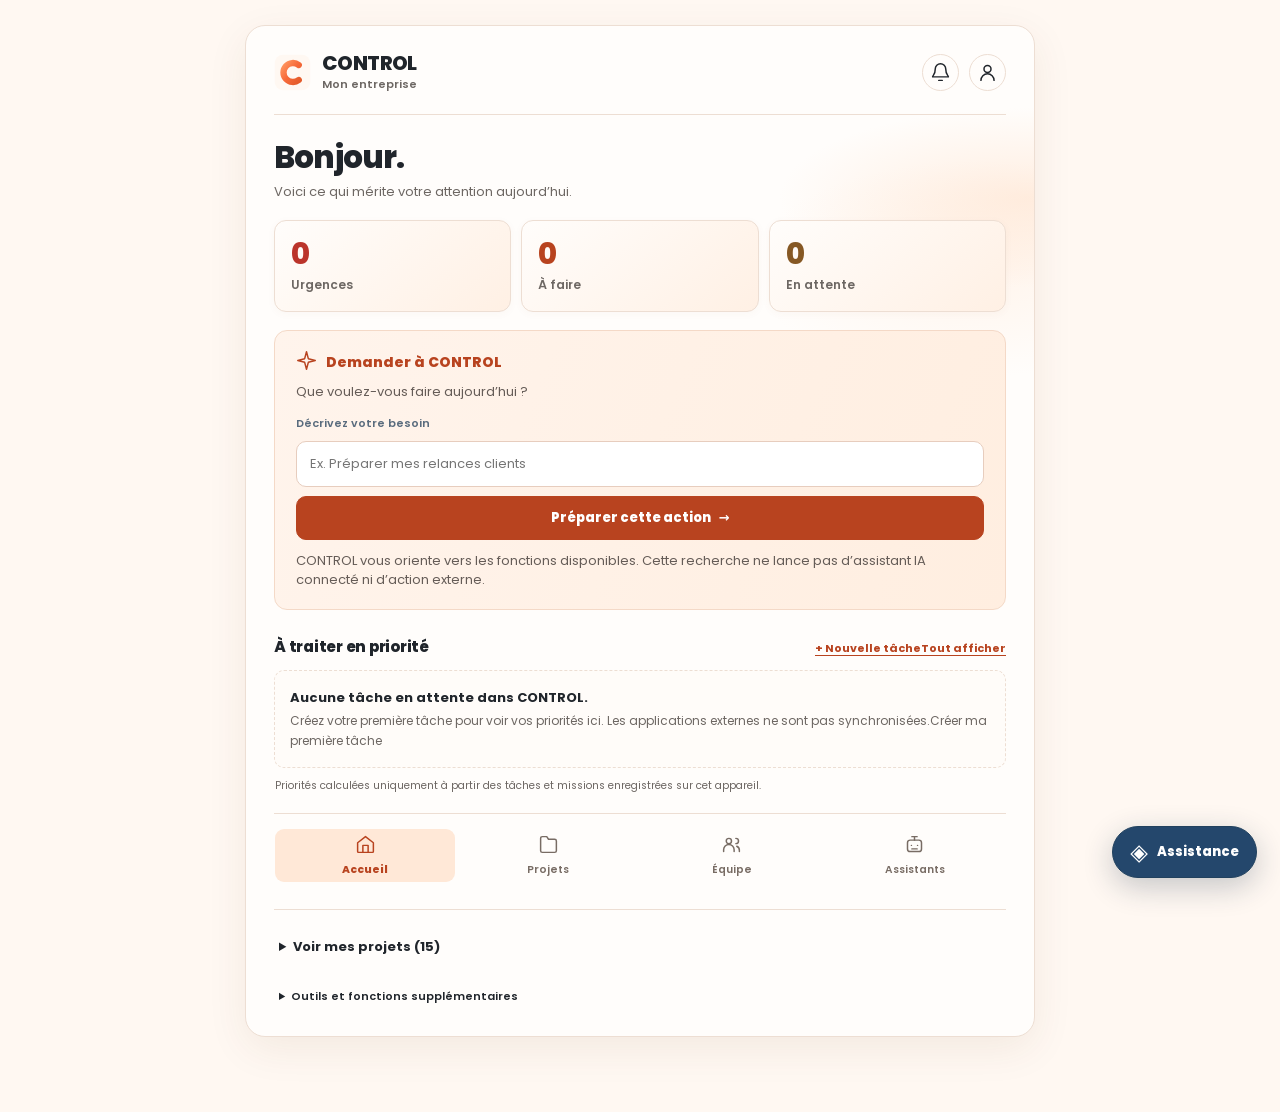
==== commit c96258db: "feat(home): add one-click new task action and helpful empty-state CTA without altering layout" ====
--- a/index.html
+++ b/index.html
@@ -49,7 +49,9 @@
  <link rel="stylesheet" href="assets/control-web-builder.css">
 <link rel="stylesheet" href="assets/control-home-v6.css">
 <link rel="stylesheet" href="assets/control-workspace-v7.css">
-<link rel="stylesheet" href="assets/control-brand-simple-humain.css"></head><body class="control-shell-v3">
+<link rel="stylesheet" href="assets/control-brand-simple-humain.css">
+<link rel="stylesheet" href="assets/control-clients.css">
+<link rel="stylesheet" href="assets/control-data-audit.css"></head><body class="control-shell-v3">
 <aside class="shell-sidebar" aria-label="Navigation permanente">
  <a href="#/" class="shell-brand"><span class="shell-brand-mark">◈</span><span>CONTROL<span class="shell-brand-sub">ESPACE DE TRAVAIL</span></span></a>
  <nav aria-label="Menu latéral">
@@ -79,6 +81,7 @@
 <script src="assets/control-ai-studio.js"></script>
 <script src="assets/control-task-workflow.js"></script>
 <script src="assets/control-clients.js"></script>
+<script src="assets/control-data-audit.js"></script>
 <script src="assets/command-center.js"></script>
 <script src="assets/tool-catalog.js"></script>
 <script src="assets/deployment-guides.js"></script>
@@ -149,7 +152,7 @@
       '<span class="control-home-v6-priority-copy"><strong>'+esc(item.title)+'</strong><small>'+esc(projectName(item.project))+' · '+esc(item.label)+'</small></span>'+
       '<span class="control-home-v6-chevron" aria-hidden="true">›</span></a>';
    }).join('')+'</div>'
-   :'<div class="control-home-v6-empty"><strong>Aucune tâche en attente dans CONTROL.</strong>Créez votre première tâche pour voir vos priorités ici. Les applications externes ne sont pas synchronisées.</div>');
+   :'<div class="control-home-v6-empty"><strong>Aucune tâche en attente dans CONTROL.</strong>Créez votre première tâche pour voir vos priorités ici. Les applications externes ne sont pas synchronisées.<a class="control-home-v6-empty-start" href="#/control/inbox/new">Créer ma première tâche</a></div>');
  const search='<input id="search" class="field search" type="search" aria-label="Rechercher un projet" placeholder="Rechercher un projet…" autocomplete="off">';
  $('#main').innerHTML=hubWarning()+
  '<div class="control-home-v6'+(projectsView?' control-home-v6--projects':'')+'" aria-label="Accueil CONTROL, mon activité">'+
@@ -171,7 +174,7 @@
  '<button type="submit">Préparer cette action <span aria-hidden="true">→</span></button></form>'+
  '<p class="control-home-v6-ask-hint">CONTROL vous oriente vers les fonctions disponibles. Cette recherche ne lance pas d’assistant IA connecté ni d’action externe.</p></section>'+
  '<section class="control-home-v6-priorities" aria-labelledby="control-home-priorities-title">'+
- '<div class="control-home-v6-section-title"><h2 id="control-home-priorities-title">À traiter en priorité</h2><a href="#/control/inbox">Tout afficher</a></div>'+
+ '<div class="control-home-v6-section-title"><h2 id="control-home-priorities-title">À traiter en priorité</h2><div class="control-home-v6-priority-actions"><a class="control-home-v6-new-task" href="#/control/inbox/new" aria-label="Créer une tâche">+ Nouvelle tâche</a><a href="#/control/inbox">Tout afficher</a></div></div>'+
  list+'<p class="control-home-v6-provenance">Priorités calculées uniquement à partir des tâches et missions enregistrées sur cet appareil.</p>'+
  '</section>'+
  '<nav class="control-home-v6-tabs" aria-label="Navigation principale">'+
@@ -196,8 +199,8 @@
  '</details>'+
  '<details class="control-home-v6-advanced"><summary>Outils et fonctions supplémentaires</summary>'+
  '<div class="control-home-v6-secondary"><a href="#/control/manager">Bilan des projets</a>'+
- '<a href="#/control/search">Recherche avancée</a><a href="#/control/backup">Sauvegarde</a>'+
- '<a href="#/control/tools">Tous les outils</a><a href="#/control/clients">Clients</a></div><small>Les informations des autres plateformes ne sont pas synchronisées automatiquement.</small></details>'+
+ '<a href="#/control/search">Recherche avancée</a><a href="#/control/backup">Sauvegarde</a><a href="#/control/audit">État des données</a>'+
+ '<a href="#/control/tools">Tous les outils</a><a href="#/control/clients">Clients</a><a href="app.html">Voir l’état de CONTROL Cloud</a></div><small>La connexion multi-utilisateurs pas encore activée : CONTROL conserve tes données sur cet appareil. Les informations des autres plateformes ne sont pas synchronisées automatiquement.</small></details>'+
  '</div>';
  const projectSearchKey=value=>String(value||'').normalize('NFD').replace(/[\u0300-\u036f]/g,'').toLowerCase();
  const draw=()=>{
--- a/assets/control-clients.css
+++ b/assets/control-clients.css
@@ -0,0 +1,93 @@
+/* CONTROL Clients léger — respects Simple & Humain palette and current shell. */
+.control-client-stats{display:grid;grid-template-columns:repeat(3,minmax(0,1fr));gap:9px;margin:16px 0}
+.control-client-stats span{border:1px solid var(--control-line,#E8E4DE);border-radius:12px;background:#FFFDFC;padding:15px 17px;display:flex;flex-direction:column;gap:4px;min-width:0;font-size:11px;color:#6D6763}
+.control-client-stats strong{font-size:24px;line-height:1.2;color:#20252B;font-weight:750;font-variant-numeric:tabular-nums}
+.control-client-toolbar{display:grid;grid-template-columns:minmax(0,1.3fr) repeat(2,minmax(130px,1fr));gap:10px;align-items:end;margin:15px 0}
+.control-client-toolbar label{min-width:0;font-size:12px;font-weight:700;color:#5A514B}
+.control-client-toolbar .field{margin-bottom:0}
+.control-client-row{display:flex;align-items:flex-start;justify-content:space-between;gap:20px;padding:17px 0;border-bottom:1px solid var(--control-line,#EEE2D7)}
+.control-client-row:last-child{border:0}
+.control-client-row[hidden]{display:none!important}
+.control-client-info{flex:1;min-width:0}
+.control-client-info>strong{font-size:14px;color:#20252B;display:block;margin:0 0 3px;overflow-wrap:anywhere}
+.control-client-info>small{display:block;color:#6D6763;font-size:11px;overflow-wrap:anywhere}
+.control-client-info>p{color:#4E4742;font-size:12px;line-height:1.5;margin:10px 0}
+.control-client-info .actions{display:flex;gap:7px;flex-wrap:wrap;margin-top:10px}
+.control-client-info .actions .button{font-size:11px!important;min-height:35px!important;padding:7px 10px!important;background:#FFF7F1!important;border:1px solid #ECD5C6!important;color:#844024!important;border-radius:8px!important}
+.control-client-info .actions .button:hover{background:#FFEBDD!important}
+.control-client-controls{min-width:min(185px,42%);display:flex;align-items:flex-start;flex-direction:column;gap:6px}
+.control-client-edit{width:100%;min-width:0}
+.control-client-row:has(.control-client-edit[open]){flex-wrap:wrap}
+.control-client-row:has(.control-client-edit[open])>.control-client-controls{flex:1 1 100%;width:100%;min-width:0;flex-direction:column}
+.control-client-row:has(.control-client-edit[open]) .control-client-edit{width:100%}
+.control-client-row:has(.control-client-edit[open]) .control-client-form{max-width:710px}
+.control-client-edit>summary{cursor:pointer;display:list-item;font-size:12px;color:#AD4A22;font-weight:740;padding:7px 3px;min-height:35px}
+.control-client-edit[open]{background:#FFFAF7;border:1px solid #F0D8C8;border-radius:12px;padding:12px;margin:0 0 8px}
+.control-client-form{display:grid;gap:5px;min-width:0}
+.control-client-form .field{max-width:100%;min-width:0}
+.control-client-form .formgrid{display:grid;grid-template-columns:repeat(2,minmax(0,1fr));gap:8px}
+.control-client-form label{display:block;min-width:0;font-size:11px;font-weight:690;line-height:1.45;overflow-wrap:anywhere}
+.control-client-form input,.control-client-form select{font-size:12px!important;padding:9px!important;min-width:0!important}
+.control-client-form button[type=submit]{margin-top:7px}
+.control-client-controls .control-client-delete{min-height:34px!important;font-size:11px!important;color:#8F3B35!important;border-color:#EAC8C4!important;background:#FFF8F7!important;padding:7px 11px!important}
+.control-client-controls .control-client-delete:hover{background:#FCE9E6!important}
+@media(max-width:790px){
+ .control-client-toolbar{grid-template-columns:repeat(2,minmax(0,1fr))}
+ .control-client-toolbar label:first-child{grid-column:1/-1}
+ .control-client-row{flex-direction:column;gap:8px}
+ .control-client-controls{width:100%;min-width:0;flex-direction:row;flex-wrap:wrap;gap:12px;align-items:flex-start}
+ .control-client-edit{flex:1;min-width:min(260px,100%)}
+ .control-client-form .formgrid{grid-template-columns:repeat(2,minmax(0,1fr))}
+}
+@media(max-width:420px){
+ .control-client-stats span{padding:10px;font-size:10px}
+ .control-client-stats strong{font-size:21px}
+ .control-client-toolbar{grid-template-columns:1fr}
+ .control-client-toolbar label:first-child{grid-column:auto}
+ .control-client-form .formgrid{grid-template-columns:1fr}
+}
+@media(prefers-reduced-motion:reduce){.control-client-row *{transition:none!important}}
+
+/* Compact related-task list. Each link opens the actual action, never a duplicate. */
+.control-client-task-list{
+ display:grid;gap:5px;margin:13px 0 10px;padding:12px;
+ border:1px solid #EED9CB;border-radius:11px;background:#FFFAF6;min-width:0;
+}
+.control-client-task-list>strong{display:block;font-size:11px;color:#8F492D;margin-bottom:3px}
+.control-client-task-list>a{display:flex;align-items:center;justify-content:space-between;gap:10px;
+ padding:8px 10px;border:1px solid #F0DFD3;border-radius:8px;background:#fff;color:#2C2927;text-decoration:none}
+.control-client-task-list>a:hover{border-color:#DFA98F;background:#FFF0E5}
+.control-client-task-list>a:focus-visible{outline:3px solid #B8431F;outline-offset:2px}
+.control-client-task-list>a span{font-size:12px;font-weight:650;min-width:0;overflow-wrap:anywhere}
+.control-client-task-list>a small{font-size:10px;color:#76645B;white-space:nowrap}
+.control-client-task-list>p{margin:4px 0 0;font-size:11px}
+@media(max-width:420px){
+ .control-client-task-list>a{align-items:flex-start;flex-direction:column;gap:3px}
+}
+
+/* Optional third filter on the task inbox appears only when clients are known. */
+body.control-shell-v3 .control-task-toolbar:has(#control-task-client){
+ grid-template-columns:minmax(0,1.35fr) repeat(2,minmax(150px,.75fr));
+}
+body.control-shell-v3 .control-task-toolbar:has(#control-task-client)>label{min-width:0}
+body.control-shell-v3 .control-task-toolbar #control-task-client{border-color:#E8D5C8!important;background:#FFFDFB!important}
+body.control-shell-v3 .control-task-summary:has(.control-task-edit[open]){
+ flex-wrap:wrap;align-items:flex-start;
+}
+body.control-shell-v3 .control-task-summary:has(.control-task-edit[open]) .control-task-actions{
+ width:100%;min-width:0;flex-direction:column;align-items:stretch;
+}
+body.control-shell-v3 .control-task-summary:has(.control-task-edit[open]) .control-task-edit{
+ width:100%;max-width:none;min-width:0;
+}
+body.control-shell-v3 .control-task-summary:has(.control-task-edit[open]) .control-task-edit-form{
+ max-width:720px;
+}
+@media(max-width:800px){
+ body.control-shell-v3 .control-task-toolbar:has(#control-task-client){grid-template-columns:repeat(2,minmax(0,1fr))}
+ body.control-shell-v3 .control-task-toolbar:has(#control-task-client)>label:first-child{grid-column:1/-1}
+}
+@media(max-width:700px){
+ body.control-shell-v3 .control-task-toolbar:has(#control-task-client){grid-template-columns:1fr}
+ body.control-shell-v3 .control-task-toolbar:has(#control-task-client)>label:first-child{grid-column:auto}
+}
--- a/assets/control-data-audit.css
+++ b/assets/control-data-audit.css
@@ -0,0 +1,34 @@
+/* CONTROL — audit de cohérence local. Charte Simple & Humain.
+   Aucun élément de contrôle destructif. */
+.control-audit-stats{display:grid;grid-template-columns:repeat(3,minmax(0,1fr));gap:10px;margin:18px 0}
+.control-audit-stats>div{background:#FFFDFC;border:1px solid var(--control-line,#EDDED3);border-radius:12px;padding:16px 15px;display:flex;flex-direction:column;gap:6px;min-width:0}
+.control-audit-stats strong{font-size:25px;line-height:1;color:var(--control-ink,#20252B);font-variant-numeric:tabular-nums}
+.control-audit-stats span{font-size:11px;line-height:1.35;color:var(--control-muted,#6D6763)}
+.control-audit-result h2{margin-bottom:10px}
+.control-audit-result>.muted{font-size:12px;line-height:1.65}
+.control-audit-list{list-style:none;display:flex;flex-direction:column;gap:8px;padding:0!important;margin:13px 0!important}
+.control-audit-item{background:#FFFDFC;border:1px solid var(--control-line,#EDDED3);padding:13px 14px;display:flex;align-items:center;gap:12px;border-radius:10px;min-width:0}
+.control-audit-severity{align-self:flex-start;white-space:nowrap;border-radius:6px;font-size:10px;font-weight:750;padding:6px 8px;color:#8F3B35;background:#FCE7E4}
+.control-audit-severity.is-warning{color:#80531B;background:#FFF0D8}
+.control-audit-item-info{flex:1;min-width:0;display:flex;flex-direction:column;gap:5px}
+.control-audit-item-info strong{font-size:12px;font-weight:750;color:#20252B}
+.control-audit-item-info span{font-size:12px;line-height:1.5;color:#665C57;overflow-wrap:anywhere}
+.control-audit-item>.button{font-size:11px!important;white-space:nowrap;min-height:36px!important;padding:8px 10px!important;background:#FFF1E7!important;border-color:#EAD0BE!important;color:#9C411F!important}
+.control-audit-item>.button:hover{background:#FFE7D6!important}
+.control-audit-more>summary{font-size:12px;color:#A44321;cursor:pointer;font-weight:750;padding:10px 2px}
+.control-client-highlight{background:#FFF0E4!important;border-left:3px solid #B8431F;padding:13px!important;border-radius:9px;scroll-margin-top:100px}
+@media(max-width:660px){.control-audit-item{align-items:flex-start;flex-wrap:wrap}.control-audit-item>.button{margin-left:auto}}
+@media(max-width:420px){.control-audit-stats>div{padding:12px 9px}.control-audit-stats strong{font-size:21px}.control-audit-stats span{font-size:10px}.control-audit-severity{font-size:9px;padding:5px 7px}}
+@media(prefers-reduced-motion:reduce){.control-audit-item,.control-client-highlight{transition:none!important}}
+
+/* P0 backup restoration preflight: explicit user review for broken local data. */
+.control-import-integrity{padding:14px 16px;margin:14px 0;border:1px solid var(--control-line,#EDDED3);background:#FFFDFB;border-radius:12px;color:var(--control-ink,#20252B)}
+.control-import-integrity h3{font-size:14px;margin:0 0 9px;font-weight:750}
+.control-import-integrity p{font-size:12px;line-height:1.6;margin:8px 0}
+.control-import-integrity ul{padding-left:20px;margin:10px 0;display:grid;gap:6px}
+.control-import-integrity li{font-size:12px;line-height:1.55;overflow-wrap:anywhere}
+.control-import-integrity .notice{background:#FFF0E5!important;border:1px solid #F2CAB4!important;color:#684634!important}
+.control-import-consent{display:flex;gap:10px;align-items:flex-start;padding:12px 14px;background:#FFF0E5;border-radius:10px;border:1px solid #EAC5B1;margin:12px 0;color:#5B3C2C;font-size:12px;line-height:1.55;font-weight:640}
+.control-import-consent[hidden]{display:none!important}
+.control-import-consent input{flex:0 0 18px;width:18px;height:18px;accent-color:#B8431F;margin:1px 0 0}
+#main #import-apply:disabled{opacity:.48!important;cursor:not-allowed!important;filter:grayscale(.35)}
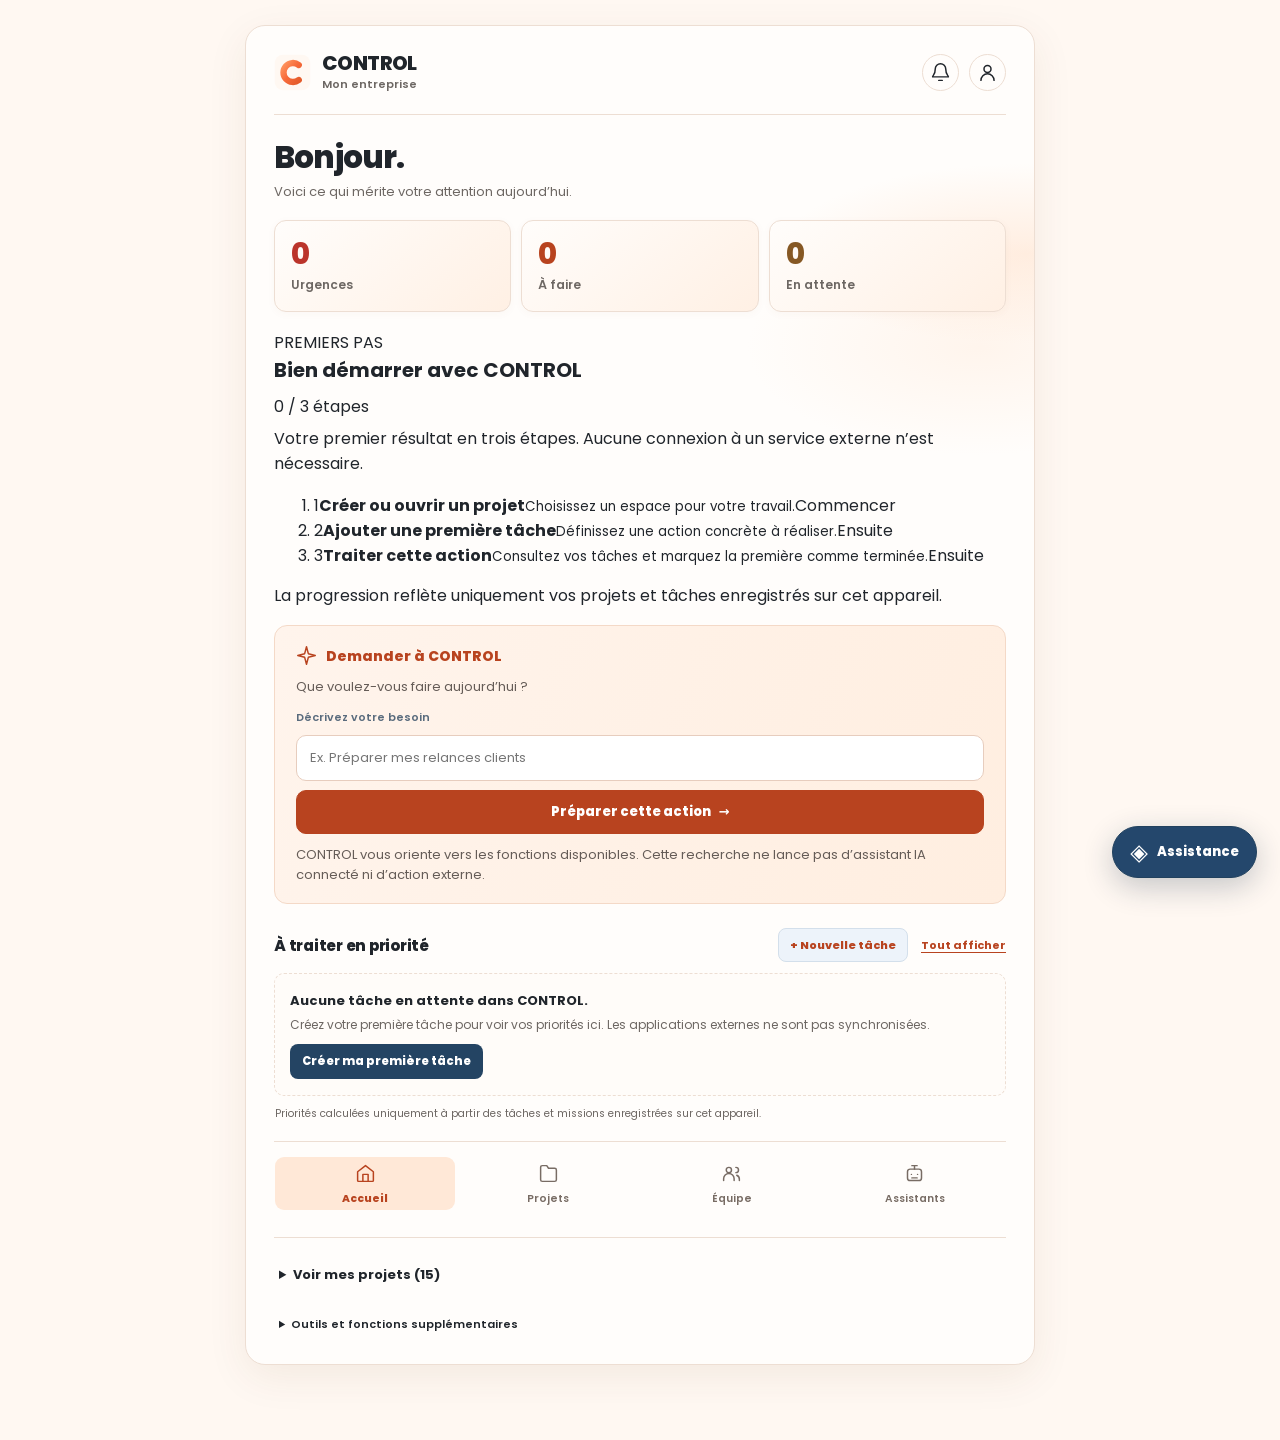
==== commit 46e2307c: "feat(home): show contextual onboarding before search for new local users" ====
--- a/index.html
+++ b/index.html
@@ -96,6 +96,7 @@
 <script src="assets/local-ai.js"></script>
 <script src="assets/navigation-hub.js"></script>
 <script src="assets/control-day-brief.js"></script>
+<script src="assets/control-onboarding.js"></script>
 <script>
 (()=>{
 "use strict";
@@ -141,6 +142,8 @@
  try{day=window.CONTROL_DAY_BRIEF?.summarize(localStorage.getItem('control-command-v1'))||{status:'invalid',open:0,urgent:0,review:0,items:[]};}
  catch{day={status:'invalid',open:0,urgent:0,review:0,items:[]};}
  const invalid=day.status==='invalid';
+ let onboarding='';
+ try{onboarding=window.CONTROL_ONBOARDING?.render(state,localStorage.getItem('control-command-v1'),hubCorrupt)||''}catch{/* No guide if device storage cannot be read safely. */}
  const counter=n=>invalid?'—':String(Number.isInteger(n)&&n>=0?n:0);
  const projectName=key=>projects.find(p=>p.id===key)?.name||'Sans projet associé';
  const list=(invalid
@@ -165,7 +168,7 @@
  '<a class="control-home-v6-stat" href="#/control/inbox"><strong>'+counter(day.urgent)+'</strong><small>Urgences</small></a>'+
  '<a class="control-home-v6-stat" href="#/control/inbox"><strong>'+counter(day.open)+'</strong><small>À faire</small></a>'+
  '<a class="control-home-v6-stat" href="#/control/missions"><strong>'+counter(day.review)+'</strong><small>En attente</small></a>'+
- '</section>'+
+ '</section>'+onboarding+
  '<section class="control-home-v6-ask" aria-labelledby="control-home-ask-title">'+
  '<h2 id="control-home-ask-title" class="control-home-v6-ask-title"><span>'+icon('sparkle')+'</span>Demander à CONTROL</h2>'+
  '<p>Que voulez-vous faire aujourd’hui ?</p>'+
--- a/assets/control-home-v6.css
+++ b/assets/control-home-v6.css
@@ -41,6 +41,11 @@
 .control-home-v6-section-title{display:flex;justify-content:space-between;align-items:center;gap:12px;margin:0 0 11px}
 .control-home-v6-section-title h2{font-size:15px!important;font-weight:760!important;color:#17263a!important;margin:0!important;letter-spacing:-.25px!important}
 .control-home-v6-section-title a{font-size:11px;font-weight:670;color:#315c8a;text-decoration:underline;text-underline-offset:3px}
+.control-home-v6-priority-actions{display:flex;align-items:center;flex-wrap:wrap;justify-content:flex-end;gap:8px 13px;min-width:0}
+.control-home-v6-section-title .control-home-v6-new-task{display:inline-flex;align-items:center;justify-content:center;min-height:34px;padding:7px 11px;border:1px solid #d3dfeb;border-radius:8px;background:#edf3fa;color:#264669;text-decoration:none;font-size:11px;font-weight:730;white-space:nowrap}
+.control-home-v6-section-title .control-home-v6-new-task:hover{background:#e0eaf5;border-color:#bdd1e4}
+.control-home-v6-empty-start{display:inline-flex;margin-top:10px;min-height:35px;align-items:center;justify-content:center;padding:8px 12px;border-radius:8px;background:#244463;color:#fff!important;font-size:11.5px;font-weight:720;text-decoration:none!important}
+.control-home-v6-empty-start:hover{background:#315779}
 .control-home-v6-priorities{margin:0 0 17px}
 .control-home-v6-priority-list{display:flex;flex-direction:column;gap:8px}
 .control-home-v6-priority-row{display:flex;align-items:center;gap:12px;border:1px solid #e9edf2;border-radius:10px;background:#fff;padding:12px 13px;min-width:0;transition:background .15s,border-color .15s}
@@ -83,6 +88,8 @@
  .control-home-v6-stat small{font-size:10px}
  .control-home-v6-ask{padding:16px 14px}
  .control-home-v6-tabs{position:sticky;bottom:0;z-index:8;background:#fff;border-top:1px solid #e1e7ee;padding-bottom:max(7px,env(safe-area-inset-bottom))}
+ .control-home-v6-section-title{align-items:flex-start;flex-wrap:wrap}
+ .control-home-v6-priority-actions{justify-content:flex-start}
  .control-home-v6-project-head{flex-direction:column;align-items:stretch}
  .control-home-v6 #add-project{align-self:flex-start}
 }
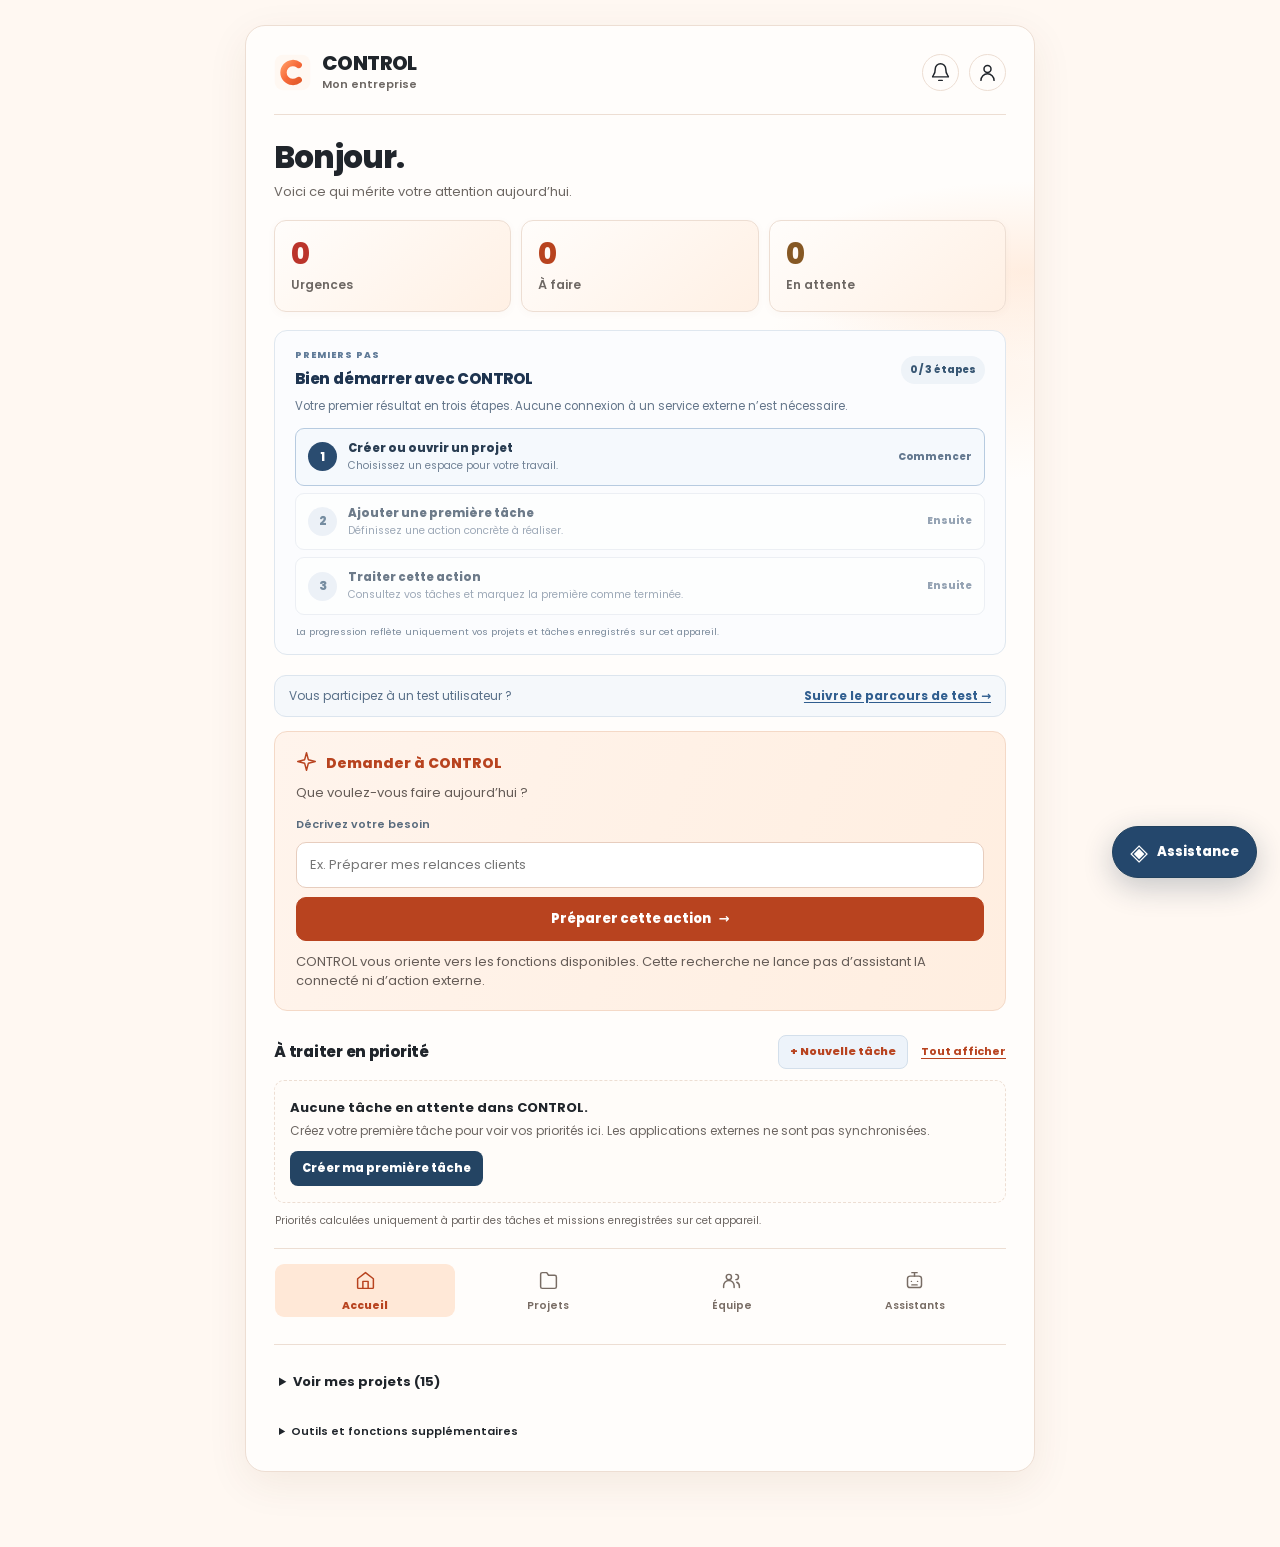
==== commit 5e316785: "Expose safe tester guide in CONTROL, cache pilot offline and add readiness regressions" ====
--- a/index.html
+++ b/index.html
@@ -169,6 +169,7 @@
  '<a class="control-home-v6-stat" href="#/control/inbox"><strong>'+counter(day.open)+'</strong><small>À faire</small></a>'+
  '<a class="control-home-v6-stat" href="#/control/missions"><strong>'+counter(day.review)+'</strong><small>En attente</small></a>'+
  '</section>'+onboarding+
+ '<div class="control-home-v6-pilot"><span>Vous participez à un test utilisateur ?</span><a href="testeurs.html">Suivre le parcours de test <span aria-hidden="true">→</span></a></div>'+
  '<section class="control-home-v6-ask" aria-labelledby="control-home-ask-title">'+
  '<h2 id="control-home-ask-title" class="control-home-v6-ask-title"><span>'+icon('sparkle')+'</span>Demander à CONTROL</h2>'+
  '<p>Que voulez-vous faire aujourd’hui ?</p>'+
@@ -203,7 +204,7 @@
  '<details class="control-home-v6-advanced"><summary>Outils et fonctions supplémentaires</summary>'+
  '<div class="control-home-v6-secondary"><a href="#/control/manager">Bilan des projets</a>'+
  '<a href="#/control/search">Recherche avancée</a><a href="#/control/backup">Sauvegarde</a><a href="#/control/audit">État des données</a>'+
- '<a href="#/control/tools">Tous les outils</a><a href="#/control/clients">Clients</a><a href="app.html">Voir l’état de CONTROL Cloud</a></div><small>La connexion multi-utilisateurs pas encore activée : CONTROL conserve tes données sur cet appareil. Les informations des autres plateformes ne sont pas synchronisées automatiquement.</small></details>'+
+ '<a href="#/control/tools">Tous les outils</a><a href="#/control/clients">Clients</a><a href="testeurs.html">Guide de test utilisateur</a><a href="app.html">Voir l’état de CONTROL Cloud</a></div><small>La connexion multi-utilisateurs pas encore activée : CONTROL conserve tes données sur cet appareil. Les informations des autres plateformes ne sont pas synchronisées automatiquement.</small></details>'+
  '</div>';
  const projectSearchKey=value=>String(value||'').normalize('NFD').replace(/[\u0300-\u036f]/g,'').toLowerCase();
  const draw=()=>{
--- a/assets/command-center.css
+++ b/assets/command-center.css
@@ -56,6 +56,32 @@
 .backup-diff-scroll:focus-visible{outline:3px solid #4c83b9}
 
 
+/* CONTROL 22 — fast triage, no new navigation layer or fake notifications. */
+.control-task-triage{display:flex;flex-wrap:wrap;align-items:stretch;gap:8px;margin:10px 0 15px}
+.control-task-triage-button{display:inline-flex;align-items:center;justify-content:space-between;gap:12px;min-height:40px;padding:9px 12px;border:1px solid #dce5ee;border-radius:10px;background:#f8fafc;color:#3d5269;font-size:12px;font-weight:650;box-shadow:none;cursor:pointer}
+.control-task-triage-button strong{display:grid;place-items:center;min-width:22px;height:22px;padding:2px 6px;border-radius:7px;background:#edf1f6;color:#415e79;font-size:11px;font-variant-numeric:tabular-nums}
+.control-task-triage-button[aria-pressed="true"]{background:#e6eef6;border-color:#a9c0d7;color:#214769}
+.control-task-triage-button[aria-pressed="true"] strong{background:#244767;color:#fff}
+.control-task-triage-button:hover{background:#edf3f9;border-color:#b8cddd}
+.control-task-triage-button:focus-visible{outline:3px solid #4777b7;outline-offset:2px}
+.control-task-group{margin:14px 0 22px;border:1px solid #e3eaf1;border-radius:12px;padding:0 14px;background:#fff}
+.control-task-group[hidden]{display:none!important}
+.control-task-group-heading{display:flex;align-items:center;justify-content:space-between;gap:14px;padding:14px 2px 11px;border-bottom:1px solid #e5ebf1}
+.control-task-group-heading h3{font-size:14px!important;line-height:1.3;font-weight:750;margin:0 0 3px!important;color:#25415f}
+.control-task-group-heading p{font-size:11px;line-height:1.5;color:#63788c;margin:0}
+.control-task-group-count{display:grid;place-items:center;border-radius:8px;padding:5px 8px;min-width:27px;background:#edf3f8;color:#345977;font-size:12px;font-weight:750;flex-shrink:0;font-variant-numeric:tabular-nums}
+.control-task-group[data-task-group="overdue"] .control-task-group-heading h3{color:#934b28}
+.control-task-group[data-task-group="overdue"] .control-task-group-count{background:#fff0e5;color:#934b28}
+.control-task-group[data-task-group="review"] .control-task-group-count{background:#f3effb;color:#654d87}
+@media(max-width:540px){
+ .control-task-triage{display:grid;grid-template-columns:repeat(2,minmax(0,1fr));gap:7px}
+ .control-task-triage-button{min-width:0;padding:9px 10px;font-size:11px}
+ .control-task-group{padding:0 10px;margin:12px 0 18px}
+ .control-task-group-heading{padding:12px 1px 10px}
+ .control-task-group-heading h3{font-size:13px!important}
+ .control-task-group-heading p{font-size:10px}
+}
+
 /* CONTROL — TPE task inbox. Edit in place without crowding the first viewport. */
 .control-task-toolbar{display:grid;grid-template-columns:minmax(0,1.6fr) minmax(180px,.65fr);gap:12px;margin:12px 0}
 .control-task-toolbar label{display:flex;flex-direction:column;gap:6px;min-width:0;font-size:12px;font-weight:750;color:#31485f}
@@ -95,3 +121,23 @@
 }
 
 .control-task-highlight{background:#f5faff;border-left:4px solid #2c70b6!important;padding:14px!important;border-radius:10px;scroll-margin-top:90px}
+
+/* CONTROL 25 — local search with grouped, traceable results. */
+.control-search-toolbar{display:grid;grid-template-columns:minmax(0,1.4fr) minmax(210px,1fr);gap:12px;align-items:end}
+.control-search-toolbar label{min-width:0;font-size:12px;font-weight:710;color:#40566b}
+.control-search-toolbar .field{width:100%;min-width:0;margin-top:5px}
+.control-search-count{margin:15px 0 10px;font-size:12px;font-weight:740;color:#425d77}
+.control-search-groups{display:grid;gap:14px}
+.control-search-group{border:1px solid #e4eaf0;background:#fff;border-radius:11px;overflow:hidden}
+.control-search-group-head{display:flex;align-items:center;justify-content:space-between;padding:11px 13px;background:#f5f8fb;border-bottom:1px solid #e6edf2}
+.control-search-group-head h3{font-size:12px!important;line-height:1.5;font-weight:790!important;color:#28435e!important;margin:0!important}
+.control-search-group-head span{min-width:23px;padding:4px 7px;text-align:center;background:#e6eef5;border-radius:7px;font-size:11px;font-weight:760;color:#355677}
+.control-search-group-list{display:flex;flex-direction:column}
+.control-search-hit{display:flex;justify-content:space-between;align-items:center;gap:12px;padding:11px 13px;border-bottom:1px solid #edf1f5;color:#315a7b!important;text-decoration:none!important;min-width:0}
+.control-search-hit:last-child{border-bottom:0}
+.control-search-hit>span:first-child{display:flex;flex-direction:column;gap:4px;min-width:0;overflow-wrap:anywhere}
+.control-search-hit strong{font-size:12px;font-weight:740;color:#24415f}
+.control-search-hit small{font-size:10.5px;color:#687e91;line-height:1.55}
+.control-search-hit:hover{background:#f5f9fc}
+.control-search-hit:focus-visible{outline:3px solid #3876b9;outline-offset:-3px}
+@media(max-width:580px){.control-search-toolbar{grid-template-columns:1fr}.control-search-hit{padding:11px 10px}.control-search-group-head{padding:10px}}
--- a/assets/control-day-brief.css
+++ b/assets/control-day-brief.css
@@ -1,3 +1,4 @@
+@import url('./control-project-brief.css');
 /* CONTROL daily focus: readable, compact, accessible on desktop and phone. */
 .control-home-v4 .control-day-brief{margin:0 0 18px;padding:20px 22px;background:#fff;border:1px solid #d5e2ed;border-radius:18px;box-shadow:0 3px 12px #173d6010;color:#213b52}
 .control-day-header{display:flex;align-items:flex-start;justify-content:space-between;gap:16px}
--- a/assets/control-ai-studio.css
+++ b/assets/control-ai-studio.css
@@ -196,3 +196,33 @@
 .as-draft-note,.as-draft-tip{font-size:11px;line-height:1.5;color:#5c6c82;margin:7px 0 10px}
 .as-draft-tip{color:#335c89}
 @media(max-width:600px){#as-chat-message{min-height:100px;font-size:16px}.as-draft-note,.as-draft-tip{font-size:12px}}
+
+/* CONTROL 26 — simple first-assistant guide, entirely optional and local. */
+.as-journey{background:#fbfcfe;border:1px solid #dfe7f0;border-radius:15px;padding:19px 21px 16px}
+.as-journey-head h2{font-size:18px!important;margin:0 0 5px!important;color:#243f5d;font-weight:780;letter-spacing:-.3px}
+.as-journey-head p{font-size:12px;line-height:1.6;color:#63788c;max-width:680px;margin:0 0 16px}
+.as-journey-grid{display:grid;grid-template-columns:repeat(3,minmax(0,1fr));gap:10px}
+.as-journey-step{display:flex;flex-direction:column;align-items:flex-start;gap:6px;text-align:left;min-width:0;padding:14px;border:1px solid #e0e8ef;border-radius:11px;background:#fff;color:#304b65;cursor:pointer}
+.as-journey-step strong{font-size:12px;font-weight:760;color:#244363}
+.as-journey-step small{font-size:10.5px;line-height:1.5;color:#6d8397}
+.as-journey-step:hover{background:#f5f9fc;border-color:#aec5d9}
+.as-journey-step:focus-visible{outline:3px solid #4877ad;outline-offset:3px}
+.as-journey-step.as-journey-main{background:#edf4fa;border-color:#c5d6e6}
+.as-journey-number{display:grid;place-items:center;width:28px;height:28px;border-radius:50%;background:#e8eef4;color:#3d5d7a;font-size:12px;font-weight:780}
+.as-journey-main .as-journey-number{background:#345575;color:#fff}
+.as-journey-footnote{font-size:10px;line-height:1.5;color:#76899b;margin:12px 0 0}
+@media(max-width:700px){.as-journey{padding:15px}.as-journey-grid{grid-template-columns:1fr}.as-journey-step{padding:12px}}
+
+/* CONTROL 26 — clear per-conversation import decisions. */
+.as-import-selection{max-height:310px;overflow:auto;overscroll-behavior:contain;display:grid;gap:5px;padding:7px;border:1px solid #dbe6f1;border-radius:11px;background:#fff;margin:12px 0}
+.as-import-choice,.as-consent{display:flex!important;align-items:flex-start;gap:10px;padding:9px 7px;font-size:12px;line-height:1.5;cursor:pointer;overflow-wrap:anywhere}
+.as-import-choice+ .as-import-choice{border-top:1px solid #eef2f6}
+.as-import-choice input,.as-consent input{width:17px;height:17px;min-width:17px;margin:1px 0 0;accent-color:#315b94}
+.as-import-choice strong,.as-import-choice small{display:block}.as-import-choice small{color:#687c94;font-size:11px;margin-top:2px}.as-consent{border-top:1px solid #e4eaf2;margin:12px 0}
+
+/* CONTROL 26 — approved and traceable excerpts from imported conversations. */
+.as-extract-button{display:block;margin:10px 0 0 auto;background:#f7fafc;border:1px solid #b8cee7;border-radius:9px;color:#315b94;padding:7px 10px;font-size:11px;font-weight:750;text-align:center}
+.as-extract-button:hover,.as-extract-button:focus-visible{background:#e9f2fe;outline-offset:2px}
+.as-memory-draft{background:#f4f8fd;border:1px solid #cbddeb;border-radius:12px;padding:13px 15px;margin-bottom:11px}
+.as-memory-draft strong{font-size:12px;color:#2e527a}.as-memory-draft p{font-size:12px;color:#586c85;line-height:1.6;margin:7px 0 0}
+@media(max-width:600px){.as-extract-button{width:100%}.as-memory-draft{padding:11px}}
--- a/assets/control-home-v6.css
+++ b/assets/control-home-v6.css
@@ -28,6 +28,28 @@
 .control-home-v6-stat:hover{background:#edf2f8;border-color:#cbd8e5}
 .control-home-v6-stat strong{font-size:29px;line-height:1.05;font-weight:780;font-variant-numeric:tabular-nums;color:#17263c}
 .control-home-v6-stat small{font-size:12px;font-weight:560;color:#647287}
+/* CONTROL 21: a light, progressive welcome guide only while onboarding is needed. */
+.control-home-v6-onboarding{margin:0 0 20px;padding:18px 20px 15px;border:1px solid #dfe7ef;border-radius:13px;background:#fbfcfe}
+.control-home-v6-onboarding-head{display:flex;align-items:center;justify-content:space-between;gap:12px;flex-wrap:wrap;margin-bottom:7px}
+.control-home-v6-onboarding-kicker{display:block;font-size:9px;font-weight:790;color:#607b98;letter-spacing:1px;margin-bottom:5px}
+.control-home-v6-onboarding h2{margin:0!important;font-size:15px!important;font-weight:760!important;letter-spacing:-.2px;color:#1e3450!important}
+.control-home-v6-onboarding-progress{font-size:10px;color:#375673;background:#eef3f8;border-radius:15px;padding:6px 9px;font-weight:710;white-space:nowrap}
+.control-home-v6-onboarding-intro{font-size:11.5px;line-height:1.6;color:#63758a;margin:0 0 12px}
+.control-home-v6-onboarding-steps{list-style:none;margin:0;padding:0;display:grid;gap:7px}
+.control-home-v6-onboarding-step{margin:0;min-width:0;border:1px solid #e5eaf0;border-radius:9px;background:white;overflow:hidden}
+.control-home-v6-onboarding-step>a,.control-home-v6-onboarding-step>div{display:flex;align-items:center;gap:11px;min-width:0;padding:11px 12px;color:#293d52!important;text-decoration:none}
+.control-home-v6-onboarding-step>a:hover{background:#f2f6fa}
+.control-home-v6-onboarding-step.is-current{border-color:#b7cbe0;background:#f5f9fd}
+.control-home-v6-onboarding-step.is-done{background:#f8fafb}
+.control-home-v6-onboarding-number{width:29px;height:29px;min-width:29px;display:grid;place-items:center;border-radius:50%;background:#e6edf4;font-size:12px;font-weight:790;color:#365774}
+.control-home-v6-onboarding-step.is-current .control-home-v6-onboarding-number{background:#2a4c70;color:#fff}
+.control-home-v6-onboarding-step.is-done .control-home-v6-onboarding-number{background:#edf4ee;color:#47735b}
+.control-home-v6-onboarding-copy{min-width:0;flex:1;display:flex;flex-direction:column;gap:3px}
+.control-home-v6-onboarding-copy strong{font-size:11.5px;font-weight:760;line-height:1.4;overflow-wrap:anywhere}
+.control-home-v6-onboarding-copy small{font-size:10.5px;color:#728397;line-height:1.4;overflow-wrap:anywhere}
+.control-home-v6-onboarding-status{font-size:10px;color:#647990;font-weight:740;white-space:nowrap}
+.control-home-v6-onboarding-step.is-upcoming{opacity:.67}
+.control-home-v6-onboarding-footnote{font-size:9.5px;color:#7c8b9c;margin:10px 1px 0;line-height:1.5}
 .control-home-v6-ask{background:#f4f6f8;border:1px solid #eef1f4;border-radius:13px;padding:19px 21px;margin:0 0 24px}
 .control-home-v6-ask-title{display:flex;align-items:center;gap:9px;font-size:14px;font-weight:750;color:#1f324a;margin:0 0 8px}
 .control-home-v6-ask-title span{font-size:19px;line-height:1}
@@ -86,6 +108,9 @@
  .control-home-v6-stat{padding:13px 10px;min-height:87px}
  .control-home-v6-stat strong{font-size:26px}
  .control-home-v6-stat small{font-size:10px}
+ .control-home-v6-onboarding{padding:15px 13px 12px}
+ .control-home-v6-onboarding-step>a,.control-home-v6-onboarding-step>div{padding:10px 9px;gap:8px}
+ .control-home-v6-onboarding-number{width:25px;height:25px;min-width:25px}
  .control-home-v6-ask{padding:16px 14px}
  .control-home-v6-tabs{position:sticky;bottom:0;z-index:8;background:#fff;border-top:1px solid #e1e7ee;padding-bottom:max(7px,env(safe-area-inset-bottom))}
  .control-home-v6-section-title{align-items:flex-start;flex-wrap:wrap}
@@ -102,3 +127,8 @@
 @media(prefers-reduced-motion:reduce){
  .control-home-v6 *{scroll-behavior:auto!important;transition:none!important}
 }
+
+/* Pilot testing: visible opt-in link without adding a fifth navigation destination. */
+.control-home-v6-pilot{display:flex;align-items:center;justify-content:space-between;gap:12px;margin:13px 0 14px;padding:11px 14px;border:1px solid #dce5ee;background:#f5f8fb;border-radius:12px;font-size:12px;color:#597089}
+.control-home-v6-pilot a{color:#305e8f;text-decoration:underline;text-underline-offset:2px;font-weight:700}
+@media(max-width:560px){.control-home-v6-pilot{align-items:flex-start;flex-wrap:wrap;font-size:11px}}
--- a/assets/control-clients.css
+++ b/assets/control-clients.css
@@ -2,6 +2,20 @@
 .control-client-stats{display:grid;grid-template-columns:repeat(3,minmax(0,1fr));gap:9px;margin:16px 0}
 .control-client-stats span{border:1px solid var(--control-line,#E8E4DE);border-radius:12px;background:#FFFDFC;padding:15px 17px;display:flex;flex-direction:column;gap:4px;min-width:0;font-size:11px;color:#6D6763}
 .control-client-stats strong{font-size:24px;line-height:1.2;color:#20252B;font-weight:750;font-variant-numeric:tabular-nums}
+/* CONTROL 23: contextual followups, derived only from local client deadlines. */
+.control-client-followup-filter{display:flex;align-items:center;justify-content:space-between;flex-wrap:wrap;gap:8px 12px;margin:0 0 14px;padding:12px 14px;border:1px solid #e9dfd5;background:#fffbf8;border-radius:12px}
+.control-client-followup-filter>button{display:inline-flex;align-items:center;gap:10px;min-height:39px;padding:8px 12px;border:1px solid #e5cbbb;border-radius:9px;background:#fff9f4;color:#8e4e2b;font-size:12px;font-weight:750;cursor:pointer}
+.control-client-followup-filter>button strong{display:inline-flex;justify-content:center;align-items:center;min-width:22px;padding:3px 6px;background:#f5e3d8;border-radius:7px;font-size:11px}
+.control-client-followup-filter>button[aria-pressed="true"]{background:#965c3b;color:#fff;border-color:#965c3b}
+.control-client-followup-filter>button[aria-pressed="true"] strong{background:#fff3;color:#fff}
+.control-client-followup-filter>button:focus-visible{outline:3px solid #b46535;outline-offset:3px}
+.control-client-followup-filter>small{font-size:11px;line-height:1.4;color:#716964}
+.control-client-followup{display:inline-block;padding:5px 9px;border-radius:16px;background:#edf3f8;color:#4f6178;font-size:11px;font-weight:700;margin:1px 0 8px}
+.control-client-followup-overdue{background:#fff0e4;color:#94512d}
+.control-client-followup-today{background:#fff5df;color:#875f28}
+.control-client-followup-invalid{background:#fff0e7;color:#97502b}
+.control-client-followup-unscheduled{background:#f5f1eb;color:#776b61}
+@media(max-width:540px){.control-client-followup-filter{padding:10px}.control-client-followup-filter>button{width:100%;justify-content:space-between}.control-client-followup-filter>small{font-size:10px}}
 .control-client-toolbar{display:grid;grid-template-columns:minmax(0,1.3fr) repeat(2,minmax(130px,1fr));gap:10px;align-items:end;margin:15px 0}
 .control-client-toolbar label{min-width:0;font-size:12px;font-weight:700;color:#5A514B}
 .control-client-toolbar .field{margin-bottom:0}
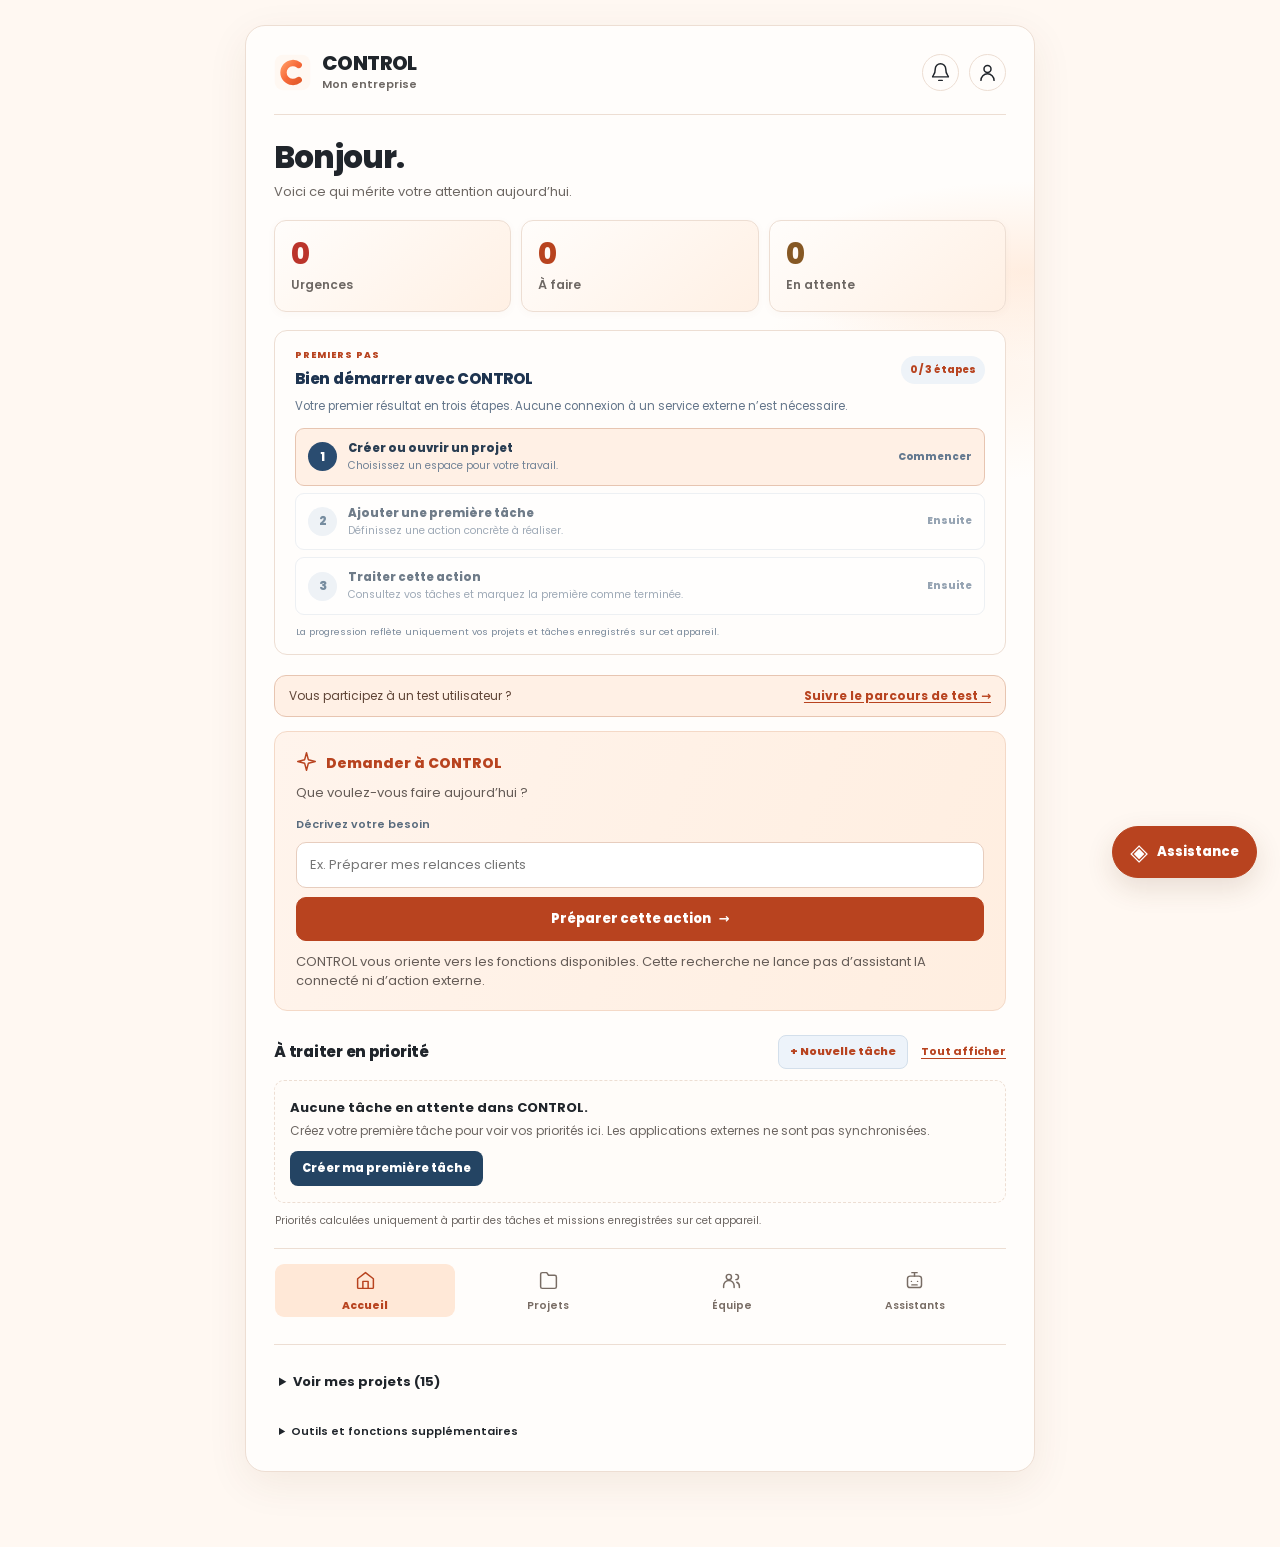
==== commit 6b2b53f3: "Apply final Simple & Humain layer to all CONTROL entrypoints and offline cache v107" ====
--- a/index.html
+++ b/index.html
@@ -51,7 +51,8 @@
 <link rel="stylesheet" href="assets/control-workspace-v7.css">
 <link rel="stylesheet" href="assets/control-brand-simple-humain.css">
 <link rel="stylesheet" href="assets/control-clients.css">
-<link rel="stylesheet" href="assets/control-data-audit.css"></head><body class="control-shell-v3">
+<link rel="stylesheet" href="assets/control-data-audit.css"><link rel="stylesheet" href="assets/control-brand-global.css">
+</head><body class="control-shell-v3">
 <aside class="shell-sidebar" aria-label="Navigation permanente">
  <a href="#/" class="shell-brand"><span class="shell-brand-mark">◈</span><span>CONTROL<span class="shell-brand-sub">ESPACE DE TRAVAIL</span></span></a>
  <nav aria-label="Menu latéral">
--- a/assets/control-brand-global.css
+++ b/assets/control-brand-global.css
@@ -0,0 +1,341 @@
+/* CONTROL — Charte 03 « Simple & Humain » : feuille de finition unifiée.
+   Toujours chargée APRÈS les CSS fonctionnelles. Style uniquement :
+   aucune route, aucun composant, aucune donnée, aucun droit n'est modifié.
+   Écrans concernés : accueil, projets, tâches, clients, recherche, IA,
+   agents, outils, visios, publication, sauvegardes, aide, Cloud verrouillé,
+   ancien tableau de bord et guide testeur.
+*/
+@import url('https://fonts.googleapis.com/css2?family=Poppins:wght@400;500;600;700;800&display=swap');
+:root{
+  --control-orange:#F76A39;
+  --control-orange-deep:#B8431F;
+  --control-orange-hover:#AE3C1D;
+  --control-peach:#FFCAA3;
+  --control-peach-soft:#FFF0E5;
+  --control-cream:#FFF8F2;
+  --control-paper:#FFFDFB;
+  --control-white:#FFFFFF;
+  --control-ink:#20252B;
+  --control-muted:#6D6763;
+  --control-line:#EDDED3;
+  --control-positive:#16834B;
+  --control-negative:#BB342B;
+  --control-focus:#AA431E;
+  --control-shadow:0 7px 26px rgba(92,54,30,.055);
+  --control-font:"Poppins","Avenir Next","Segoe UI",system-ui,sans-serif;
+  --control-edge:#E7C5B1;
+  --control-warm-ink:#604537;
+  --control-on-accent:#FFFFFF;
+  /* Legacy variable aliases: the functional styles retain their layout. */
+  --clarity-ink:var(--control-ink);
+  --clarity-accent:var(--control-orange-deep);
+  --clarity-muted:var(--control-muted);
+  --clarity-border:var(--control-line);
+  --clarity-surface:var(--control-white);
+  --clarity-soft:var(--control-peach-soft);
+  --shell-ink:var(--control-ink);
+  --shell-blue:var(--control-orange-deep);
+  --shell-paper:var(--control-cream);
+  --shell-line:var(--control-line);
+  --shell-muted:var(--control-muted);
+  --shell-amber:var(--control-peach);
+  --bg:var(--control-cream);
+  --surface:var(--control-white);
+  --elev:var(--control-peach-soft);
+  --line:var(--control-line);
+  --ink:var(--control-ink);
+  --muted:var(--control-muted);
+  --mint:var(--control-orange-deep);
+  --accent:var(--control-orange-deep);
+  --violet:var(--control-orange);
+  color-scheme:light;
+}
+body.control-shell-v3,body.cloud-shell-v3,body.control-legacy,body.control-pilot{
+  background:var(--control-cream)!important;
+  color:var(--control-ink)!important;
+  font-family:var(--control-font)!important;
+}
+body.control-shell-v3 :is(input,select,textarea,button),
+body.cloud-shell-v3 :is(input,select,textarea,button),
+body.control-legacy :is(input,select,textarea,button),
+body.control-pilot :is(input,select,textarea,button){font-family:var(--control-font)!important}
+body.control-shell-v3 :is(a,button,input,textarea,select,summary):focus-visible,
+body.cloud-shell-v3 :is(a,button,input,textarea,select,summary):focus-visible,
+body.control-legacy :is(a,button,input,textarea,select,summary):focus-visible,
+body.control-pilot :is(a,button,input,textarea,select,summary):focus-visible{
+ outline:3px solid var(--control-focus)!important;
+ outline-offset:3px!important;
+}
+body.control-shell-v3 :is(input,textarea,select):not([type=checkbox]):not([type=radio]),
+body.cloud-shell-v3 :is(input,textarea,select):not([type=checkbox]):not([type=radio]),
+body.control-pilot :is(input,textarea,select):not([type=checkbox]):not([type=radio]){
+ accent-color:var(--control-orange-deep);
+ border-color:var(--control-line);
+ color:var(--control-ink);
+}
+body.control-shell-v3 :is(input,textarea,select):focus,
+body.cloud-shell-v3 :is(input,textarea,select):focus,
+body.control-pilot :is(input,textarea,select):focus{border-color:var(--control-orange-deep)!important}
+body.control-shell-v3 :is(input[type=checkbox],input[type=radio],progress),
+body.cloud-shell-v3 :is(input[type=checkbox],input[type=radio],progress),
+body.control-legacy :is(input[type=checkbox],input[type=radio],progress),
+body.control-pilot :is(input[type=checkbox],input[type=radio],progress){accent-color:var(--control-orange-deep)}
+body.control-shell-v3 :is(.panel,.card,.stat,.quicktile),
+body.cloud-shell-v3 :is(.panel,.card,.surface,.stat){
+ border-color:var(--control-line);
+ box-shadow:var(--control-shadow);
+}
+body.control-shell-v3 :is(.muted,.quiet),body.cloud-shell-v3 .muted{color:var(--control-muted)}
+/* Common buttons. Destructive and error controls keep their danger semantics. */
+body.control-shell-v3 :is(.button,.btn,.tool-link,.tool-actions button,.ch-chip,.as-card button:not(.as-danger)),
+body.cloud-shell-v3 :is(.button,.btn,.tool-link,.ch-chip){
+ border-color:var(--control-line);
+}
+body.control-shell-v3 :is(a,button).primary:not(.danger),
+body.cloud-shell-v3 :is(a,button).primary:not(.danger),
+body.control-shell-v3 :is(.cmd-primary,.loc-primary,.lab-primary,.as-primary,.ch-send,.vs-primary,.vs-join,.deploy-buttons button[data-deploy-prompt]),
+body.cloud-shell-v3 :is(.cmd-primary,.loc-primary,.lab-primary,.ch-send,.vs-primary,.vs-join){
+ background:var(--control-orange-deep)!important;
+ border-color:var(--control-orange-deep)!important;
+ color:white!important;
+}
+body.control-shell-v3 :is(a,button).primary:not(.danger):hover,
+body.control-shell-v3 :is(.cmd-primary,.loc-primary,.lab-primary,.as-primary,.ch-send,.vs-primary,.vs-join):hover,
+body.cloud-shell-v3 :is(a,button).primary:not(.danger):hover{
+ background:var(--control-orange-hover)!important;border-color:var(--control-orange-hover)!important;
+}
+/* Interior pages: one warm foundation and restrained content hierarchy. */
+body.control-shell-v3.control-simple-workspace,
+body.control-shell-v3.control-simple-home{background:var(--control-cream)!important;color:var(--control-ink)!important}
+body.control-shell-v3 .control-home-v6,
+body.control-shell-v3 #main :is(.tool-page,.lab-shell,.loc-shell,.cmd-shell,.vs-page,.deploy-page,.web-builder,.as-shell){
+ color:var(--control-ink);
+}
+body.control-shell-v3 .control-home-v6-pilot{
+ background:var(--control-peach-soft)!important;
+ border-color:var(--control-edge)!important;
+ color:var(--control-warm-ink)!important;
+}
+body.control-shell-v3 .control-home-v6-pilot a{color:var(--control-orange-deep)!important}
+body.control-shell-v3 .control-home-v6-onboarding{
+ background:var(--control-paper);
+ border-color:var(--control-line);
+}
+body.control-shell-v3 .control-home-v6-onboarding :is(.control-home-v6-onboarding-kicker,.control-home-v6-onboarding-progress){color:var(--control-orange-deep)}
+body.control-shell-v3 .control-home-v6-onboarding-step.is-current{
+ background:var(--control-peach-soft);border-color:var(--control-edge)
+}
+body.control-shell-v3 .control-workspace-mainnav a[aria-current=page],
+body.control-shell-v3 .control-home-v6-tabs a[aria-current=page]{
+ color:var(--control-orange-deep)!important;
+ background:var(--control-peach-soft)!important;
+}
+/* Boards, tasks, search, backup and project summary: no leftover cold-blue surfaces. */
+body.control-shell-v3 #main :is(.stat,.quicktile,.control-task-group,.control-search-group,.backup-restore-preview,
+ .control-project-brief-panel,.control-project-brief-task,.control-project-brief-resource,.web-builder-panel,.web-builder-work){
+ background:var(--control-white);
+ border-color:var(--control-line);
+ color:var(--control-ink);
+}
+body.control-shell-v3 #main :is(.stat strong,.quicktile strong,.control-task-group-heading h3,.control-search-hit strong,
+ .control-project-brief-task strong,.control-project-brief-panel h3){
+ color:var(--control-ink)!important;
+}
+body.control-shell-v3 #main :is(.stat span,.control-search-hit small,.control-project-brief-note,.control-project-brief-empty,
+ .control-task-reference,.control-project-brief-provenance,.control-task-group small){color:var(--control-muted)}
+body.control-shell-v3 #main :is(.control-task-triage-button,.control-task-visible,.control-search-toolbar,
+ .control-task-none,.control-project-brief-empty,.web-builder-draft){
+ background:var(--control-paper);color:var(--control-warm-ink);border-color:var(--control-line);
+}
+body.control-shell-v3 #main :is(.control-task-triage-button[aria-pressed=true],.control-task-triage-button:hover,
+ .control-project-brief-task:hover,.control-project-brief-resource:hover,.control-search-hit:hover,.web-builder-draft:hover){
+ background:var(--control-peach-soft)!important;border-color:var(--control-edge)!important;
+}
+body.control-shell-v3 #main .control-task-triage-button[aria-pressed=true] strong{
+ background:var(--control-orange-deep);color:#fff;
+}
+body.control-shell-v3 #main :is(.control-task-tag,.control-search-count,.control-task-group-count,.control-project-brief-panel-head span){
+ background:var(--control-peach-soft);color:var(--control-orange-deep);border-color:var(--control-edge);
+}
+body.control-shell-v3 #main :is(.control-project-brief-create,.control-project-brief-search,.control-project-brief-more){
+ color:var(--control-orange-deep)!important;border-color:var(--control-edge);
+}
+body.control-shell-v3 #main :is(.control-project-brief-create,.control-project-brief-search):hover{
+ background:var(--control-peach-soft);
+}
+body.control-shell-v3 #main :is(.backup-diff-table thead,.control-search-group-head,.control-task-group-heading){
+ background:var(--control-cream);border-color:var(--control-line);
+}
+/* AI Studio, all sub-tabs: accounts, archives, agents, chat, memory and imports. */
+body.control-shell-v3 .as-shell{--as-blue:var(--control-orange-deep);--as-line:var(--control-line);
+ --as-ink:var(--control-ink);--as-sub:var(--control-muted);}
+body.control-shell-v3 .as-shell :is(.as-provider a,.as-provider-icon,.as-record-actions button,
+ .as-thread-hit strong,.as-model-actions button,.as-connect-card a,.as-extract-button){
+ color:var(--control-orange-deep);
+}
+body.control-shell-v3 .as-shell :is(.as-provider,.as-metrics>div,.as-record,.as-memory,.as-agent-side,
+ .as-config,.as-context-preview,.as-thread-search,.as-studio-backup,.as-backup-inner,.as-thread-manage,
+ .as-connect-plan,.as-connect-card,.as-restore-review,.as-modelbar){
+ border-color:var(--control-line);
+}
+body.control-shell-v3 .as-shell :is(.as-empty,.as-emptytext,.as-studio-backup,.as-backup-inner,
+ .as-thread-manage-inner,.as-agent-item,.as-context-preview-inner,.as-chat,.as-transcript){
+ background:var(--control-paper);color:var(--control-ink);
+}
+body.control-shell-v3 .as-shell :is(.as-preview,.as-memory-draft,.as-thread-search,.as-notice,
+ .as-connect-method,.as-connect-status,.as-local-tag){
+ background:var(--control-peach-soft);border-color:var(--control-edge);color:var(--control-warm-ink);
+}
+body.control-shell-v3 .as-shell :is(.as-source,.as-count,.as-provider-icon,.as-connect-logo,.as-extract-button){
+ background:var(--control-peach-soft);color:var(--control-orange-deep);border-color:var(--control-edge);
+}
+body.control-shell-v3 .as-shell .as-steps button[aria-current=page]{
+ color:var(--control-orange-deep);
+ background:var(--control-white);
+}
+body.control-shell-v3 .as-shell :is(.as-record-actions button,.as-model-actions button,.as-extract-button):hover{
+ background:var(--control-peach-soft);color:var(--control-orange-deep);border-color:var(--control-edge);
+}
+body.control-shell-v3 .as-shell :is(.as-chat .as-bubble.as-user,.as-transcript .as-bubble.as-user){
+ background:var(--control-peach-soft);border-color:var(--control-edge);
+}
+/* Catalog, deployment, the AI lab and local AI: shared typography, surfaces, controls. */
+body.control-shell-v3 :is(.tool-page,.deploy-page,.lab-shell,.loc-shell,.cmd-shell,.vs-page) :is(h1,h2,h3,strong){color:var(--control-ink)}
+body.control-shell-v3 :is(.tool-page,.deploy-page,.lab-shell,.loc-shell,.cmd-shell,.vs-page) :is(
+ .tool-page-heading p,.tool-summary,.tool-use,.deploy-title p,.deploy-card-head p,.lab-hero p,.lab-help,
+ .loc-heading p,.loc-small,.cmd-top p,.cmd-small,.vs-head p,.vs-hint){color:var(--control-muted)}
+body.control-shell-v3 :is(.tool-eyebrow,.deploy-kicker,.lab-overline,.loc-eyebrow,.cmd-eyebrow,.vs-kicker){
+ color:var(--control-orange-deep)!important;
+}
+body.control-shell-v3 :is(.tool-track,.tool-controls,.tool-item,.tool-kit,.deploy-card,.deploy-filters,
+ .deploy-checklist,.lab-context,.lab-content,.loc-settings,.loc-model,.loc-chat,.cmd-builder,.cmd-column,
+ .vs-create,.vs-card,.vs-video,.web-builder-panel,.web-builder-work){
+ background:var(--control-white)!important;
+ border-color:var(--control-line)!important;
+ color:var(--control-ink);
+}
+body.control-shell-v3 :is(.tool-total,.tool-meta,.tool-logo,.tool-category,.tool-access,.tool-no-results,
+ .deploy-duration,.deploy-tags span,.deploy-connection,.lab-pill,.lab-caution,.loc-badge,.loc-hint,
+ .cmd-tag,.cmd-hint,.cmd-avatar,.cmd-status,.vs-label,.vs-category,.vs-disclaimer,.vs-privacy){
+ background:var(--control-peach-soft)!important;
+ border-color:var(--control-edge)!important;
+ color:var(--control-warm-ink)!important;
+}
+body.control-shell-v3 :is(.tool-track.chosen,.tool-track[aria-pressed=true],.tool-track:hover,
+ .lab-tabs button[aria-selected=true],.vs-filters button[aria-pressed=true],
+ .web-builder-modes button[aria-pressed=true]){
+ border-color:var(--control-edge)!important;
+ background:var(--control-peach-soft)!important;
+ color:var(--control-orange-deep)!important;
+}
+body.control-shell-v3 :is(.tool-link,.tool-actions button,.tool-more-wrap button,
+ .deploy-buttons a,.deploy-buttons button,.lab-tabs button,.lab-actions button,
+ .loc-topline button,.loc-model-actions button,.loc-chat-actions button,
+ .cmd-actions button,.cmd-actions a,.vs-buttons a,.vs-actions a,.vs-actions button,
+ .vs-video button,.vs-filters button,.web-builder-modes button){
+ background:var(--control-paper);
+ color:var(--control-orange-deep);
+ border-color:var(--control-line);
+}
+body.control-shell-v3 :is(.tool-link,.tool-actions button,.deploy-buttons a,.lab-tabs button,
+ .cmd-actions button,.vs-buttons a,.vs-actions button):hover{
+ border-color:var(--control-edge);background:var(--control-peach-soft);
+}
+body.control-shell-v3 :is(.deploy-steps,.loc-details,.cmd-guide details,.web-builder-audit li,
+ .web-builder-version,.web-builder-brief,.web-builder-pages){
+ border-color:var(--control-line);
+}
+body.control-shell-v3 :is(.deploy-steps summary,.lab-result,.loc-stream,.loc-user,.cmd-item,.cmd-guide details,
+ .vs-empty,.web-builder-draft,.web-builder-modes,.web-builder-canvas,.web-builder-saves){
+ background:var(--control-paper);
+ border-color:var(--control-line);
+}
+body.control-shell-v3 :is(.deploy-details h3,.lab-result h3,.loc-message>span,.cmd-provider small,.vs-card h3){
+ color:var(--control-ink);
+}
+body.control-shell-v3 :is(.lab-input,.lab-select,.lab-output,.loc-topline select,#loc-form textarea,
+ .cmd-input,.vs-input,.deploy-filters .tool-field,.tool-controls .tool-field){
+ color:var(--control-ink);border-color:var(--control-line);background:var(--control-white);
+}
+body.control-shell-v3 .loc-user{background:var(--control-peach-soft)!important;border-color:var(--control-edge)}
+/* Help chatbot: always visible on top of every route, with the same brand. */
+body.control-shell-v3 .ch-launch,body.cloud-shell-v3 .ch-launch{
+ background:var(--control-orange-deep)!important;color:white!important;
+ border-color:var(--control-orange-deep)!important;
+ box-shadow:0 10px 28px rgba(92,54,30,.14)!important;
+}
+body.control-shell-v3 .ch-launch:hover,body.cloud-shell-v3 .ch-launch:hover{background:var(--control-orange-hover)!important}
+body.control-shell-v3 .ch-panel,body.cloud-shell-v3 .ch-panel{
+ background:var(--control-paper)!important;color:var(--control-ink)!important;
+ border-color:var(--control-line)!important;font-family:var(--control-font)!important;
+}
+body.control-shell-v3 .ch-head,body.cloud-shell-v3 .ch-head{
+ background:var(--control-orange-deep)!important;color:white!important;
+}
+body.control-shell-v3 .ch-head :is(strong,span),body.cloud-shell-v3 .ch-head :is(strong,span){color:white!important}
+body.control-shell-v3 .ch-avatar,body.cloud-shell-v3 .ch-avatar{background:rgba(255,255,255,.16)}
+body.control-shell-v3 .ch-disclaimer,body.cloud-shell-v3 .ch-disclaimer,
+body.control-shell-v3 .ch-msg.ch-user,body.cloud-shell-v3 .ch-msg.ch-user{
+ background:var(--control-peach-soft);border-color:var(--control-edge);color:var(--control-warm-ink);
+}
+body.control-shell-v3 .ch-messages,body.cloud-shell-v3 .ch-messages{background:var(--control-cream)}
+body.control-shell-v3 .ch-msg,body.cloud-shell-v3 .ch-msg{border-color:var(--control-line)}
+body.control-shell-v3 .ch-msg-label,body.cloud-shell-v3 .ch-msg-label{color:var(--control-orange-deep)}
+body.control-shell-v3 :is(.ch-chip,.ch-msg-actions button,.ch-msg-actions a),
+body.cloud-shell-v3 :is(.ch-chip,.ch-msg-actions button,.ch-msg-actions a){
+ background:var(--control-paper);color:var(--control-orange-deep);border-color:var(--control-edge);
+}
+body.control-shell-v3 .ch-footer,body.cloud-shell-v3 .ch-footer{
+ background:var(--control-paper);border-color:var(--control-line);
+}
+body.control-shell-v3 .ch-send,body.cloud-shell-v3 .ch-send{
+ background:var(--control-orange-deep)!important;border-color:var(--control-orange-deep)!important;color:white!important
+}
+/* Cloud is disabled until real A/B checks, but must not look like a different product. */
+body.cloud-shell-v3 :is(.header,.surface,.card,.auth-box,.auth-cards,.item){
+ background:var(--control-paper);border-color:var(--control-line);color:var(--control-ink);
+}
+body.cloud-shell-v3 :is(.pill,.badge,.hint,.eyebrow,.iconlink,.back,.tabbar button[aria-current=page]){
+ color:var(--control-orange-deep);border-color:var(--control-edge);
+}
+body.cloud-shell-v3 :is(.pill,.badge,.hint,.auth-intro){
+ background:var(--control-peach-soft);
+}
+body.cloud-shell-v3 :is(.notice-error,.red){color:var(--control-negative)!important}
+body.cloud-shell-v3 .notice-ok{color:var(--control-positive)}
+/* Old read-only dashboard: same identity, even on the legacy route. */
+body.control-legacy .shell,body.control-legacy .surface,body.control-legacy .panel,
+body.control-legacy :is(.card,.tile,.row,.dialog,.modal,.command-panel){
+ background:var(--control-paper);border-color:var(--control-line);color:var(--control-ink);
+}
+body.control-legacy :is(.brand,.logo,.section-title,.eyebrow,.small,.muted){color:var(--control-muted)}
+body.control-legacy :is(.btn.primary,.button.primary,button.primary,a.primary){
+ background:var(--control-orange-deep)!important;color:white!important;border-color:var(--control-orange-deep)!important;
+}
+body.control-legacy :is(input,select,textarea){background:#fff;color:var(--control-ink);border-color:var(--control-line)}
+body.control-legacy :is(.mobile-tab[aria-current=page],.tab[aria-selected=true],.selected,.active){
+ background:var(--control-peach-soft);color:var(--control-orange-deep);border-color:var(--control-edge);
+}
+/* Standalone test guide: no blue island, same visual hierarchy as the application. */
+body.control-pilot a{color:var(--control-orange-deep)}
+body.control-pilot :is(.pilot-brand,.pilot-hero h1,.pilot-section-head h2,.pilot-report h2){color:var(--control-ink)}
+body.control-pilot :is(.pilot-hero>p,.pilot-task p,.pilot-report>p,.pilot-top,.pilot-footer){color:var(--control-muted)}
+body.control-pilot :is(.eyebrow,.pilot-num){color:var(--control-orange-deep)}
+body.control-pilot :is(.pilot-warning,.pilot-num,.pilot-task:has(.pilot-done input:checked)){background:var(--control-peach-soft);border-color:var(--control-edge)}
+body.control-pilot :is(.pilot-task,.pilot-report){background:var(--control-paper);border-color:var(--control-line)}
+body.control-pilot .pilot-done{border-top-color:var(--control-line)}
+body.control-pilot :is(.pilot-top,.pilot-footer){border-color:var(--control-line)}
+body.control-pilot .pilot-rating-options label{border-color:var(--control-line)}
+body.control-pilot .button.primary{background:var(--control-orange-deep)!important;color:white!important;border-color:var(--control-orange-deep)!important}
+body.control-pilot .button.primary:hover{background:var(--control-orange-hover)!important}
+body.control-pilot .button.secondary{background:var(--control-white);color:var(--control-orange-deep);border-color:var(--control-edge)}
+body.control-pilot :is(input,select,textarea){accent-color:var(--control-orange-deep)}
+@media(max-width:600px){
+ body.control-shell-v3 :is(.tool-page,.lab-shell,.loc-shell,.cmd-shell,.vs-page,.deploy-page){max-width:100%}
+ body.control-shell-v3 .ch-panel{border-color:var(--control-line)}
+}
+@media(prefers-reduced-motion:reduce){
+ body.control-shell-v3 *,body.cloud-shell-v3 *,body.control-legacy *,body.control-pilot *{
+  transition-duration:.01ms!important;animation-duration:.01ms!important;
+ }
+}
